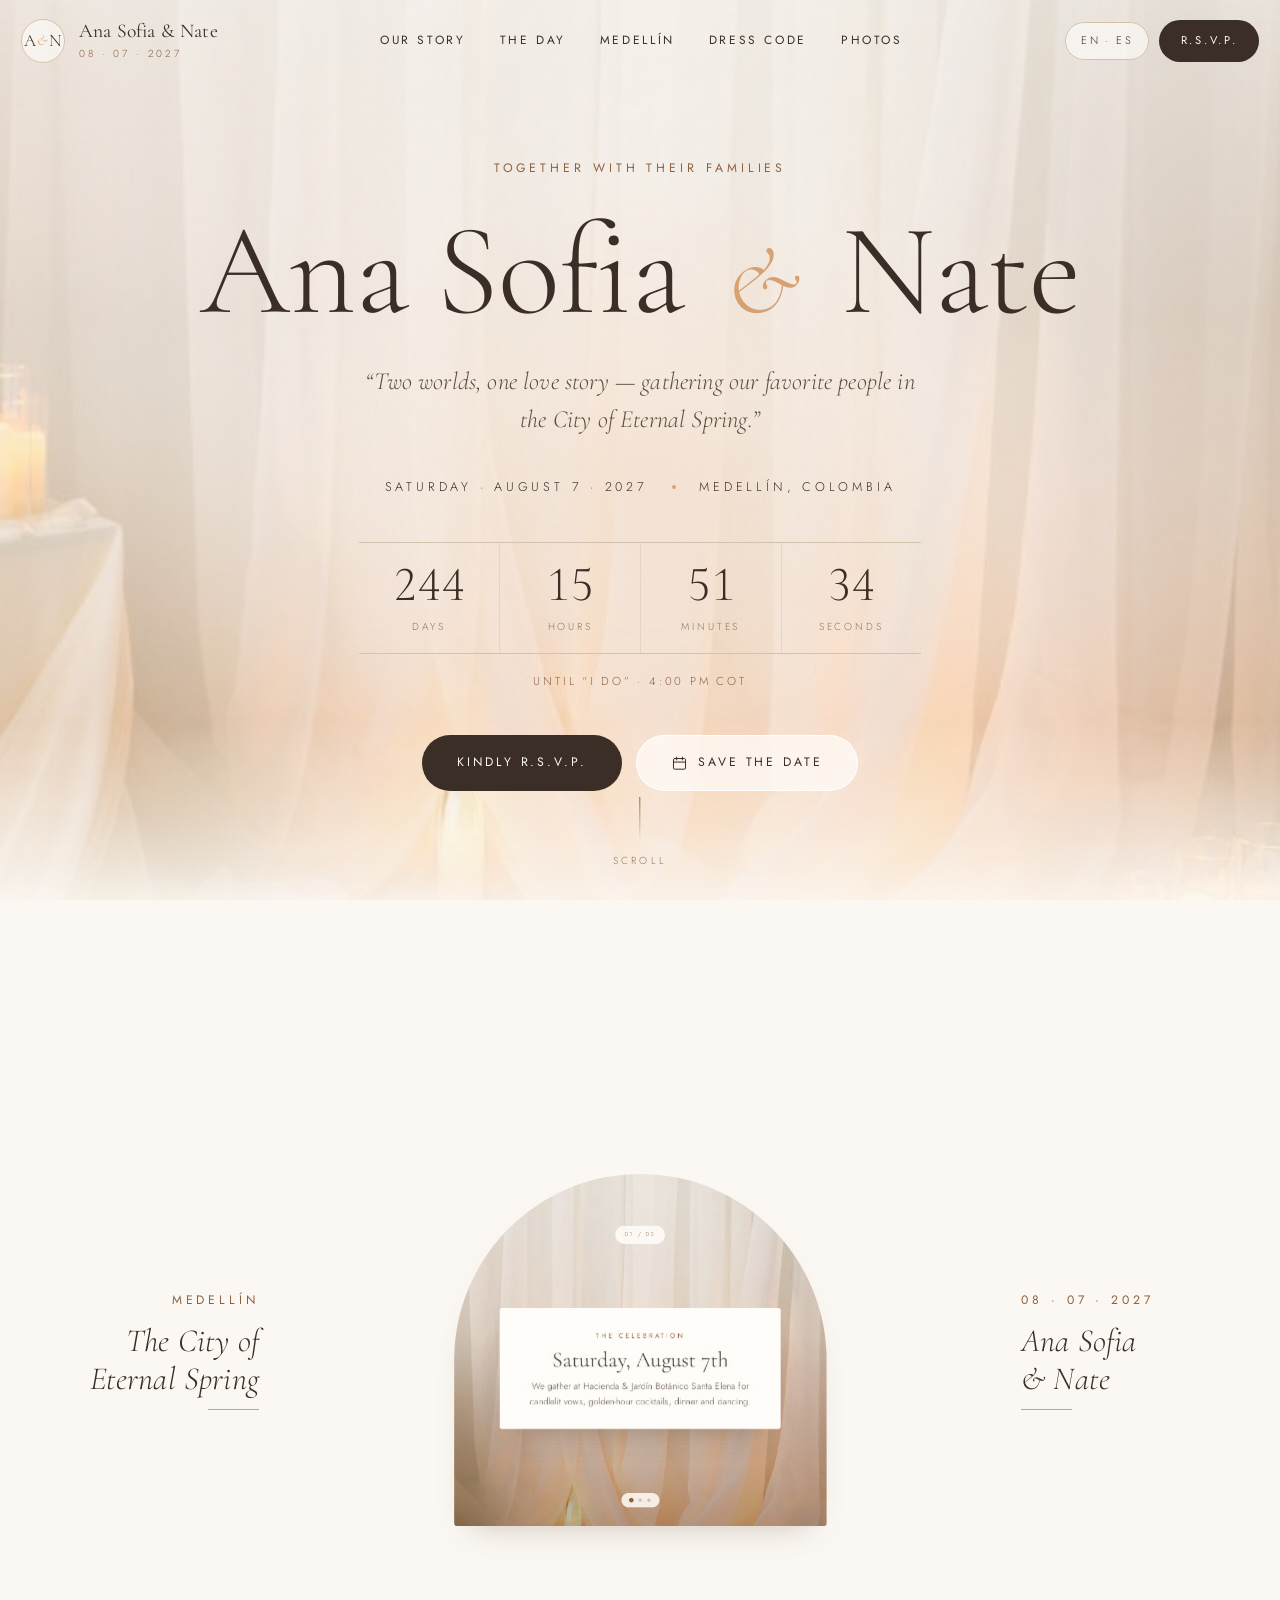
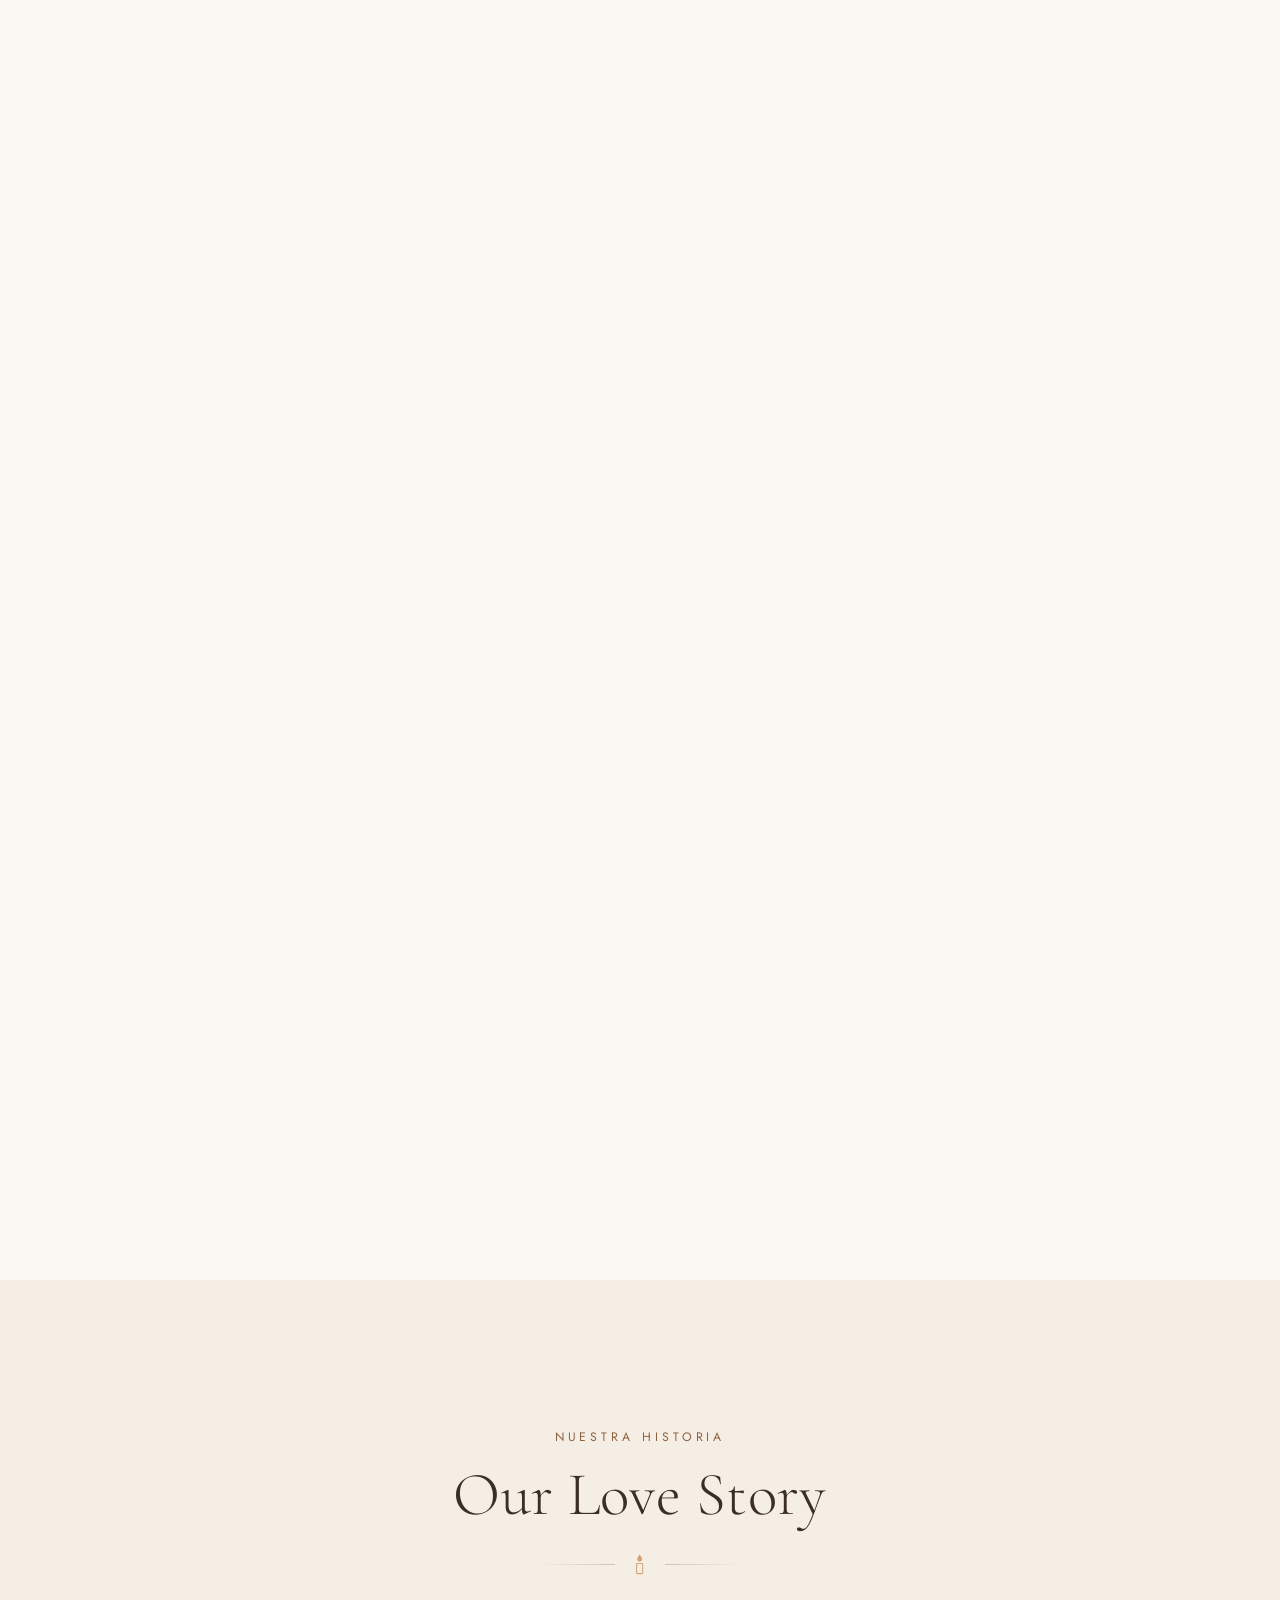
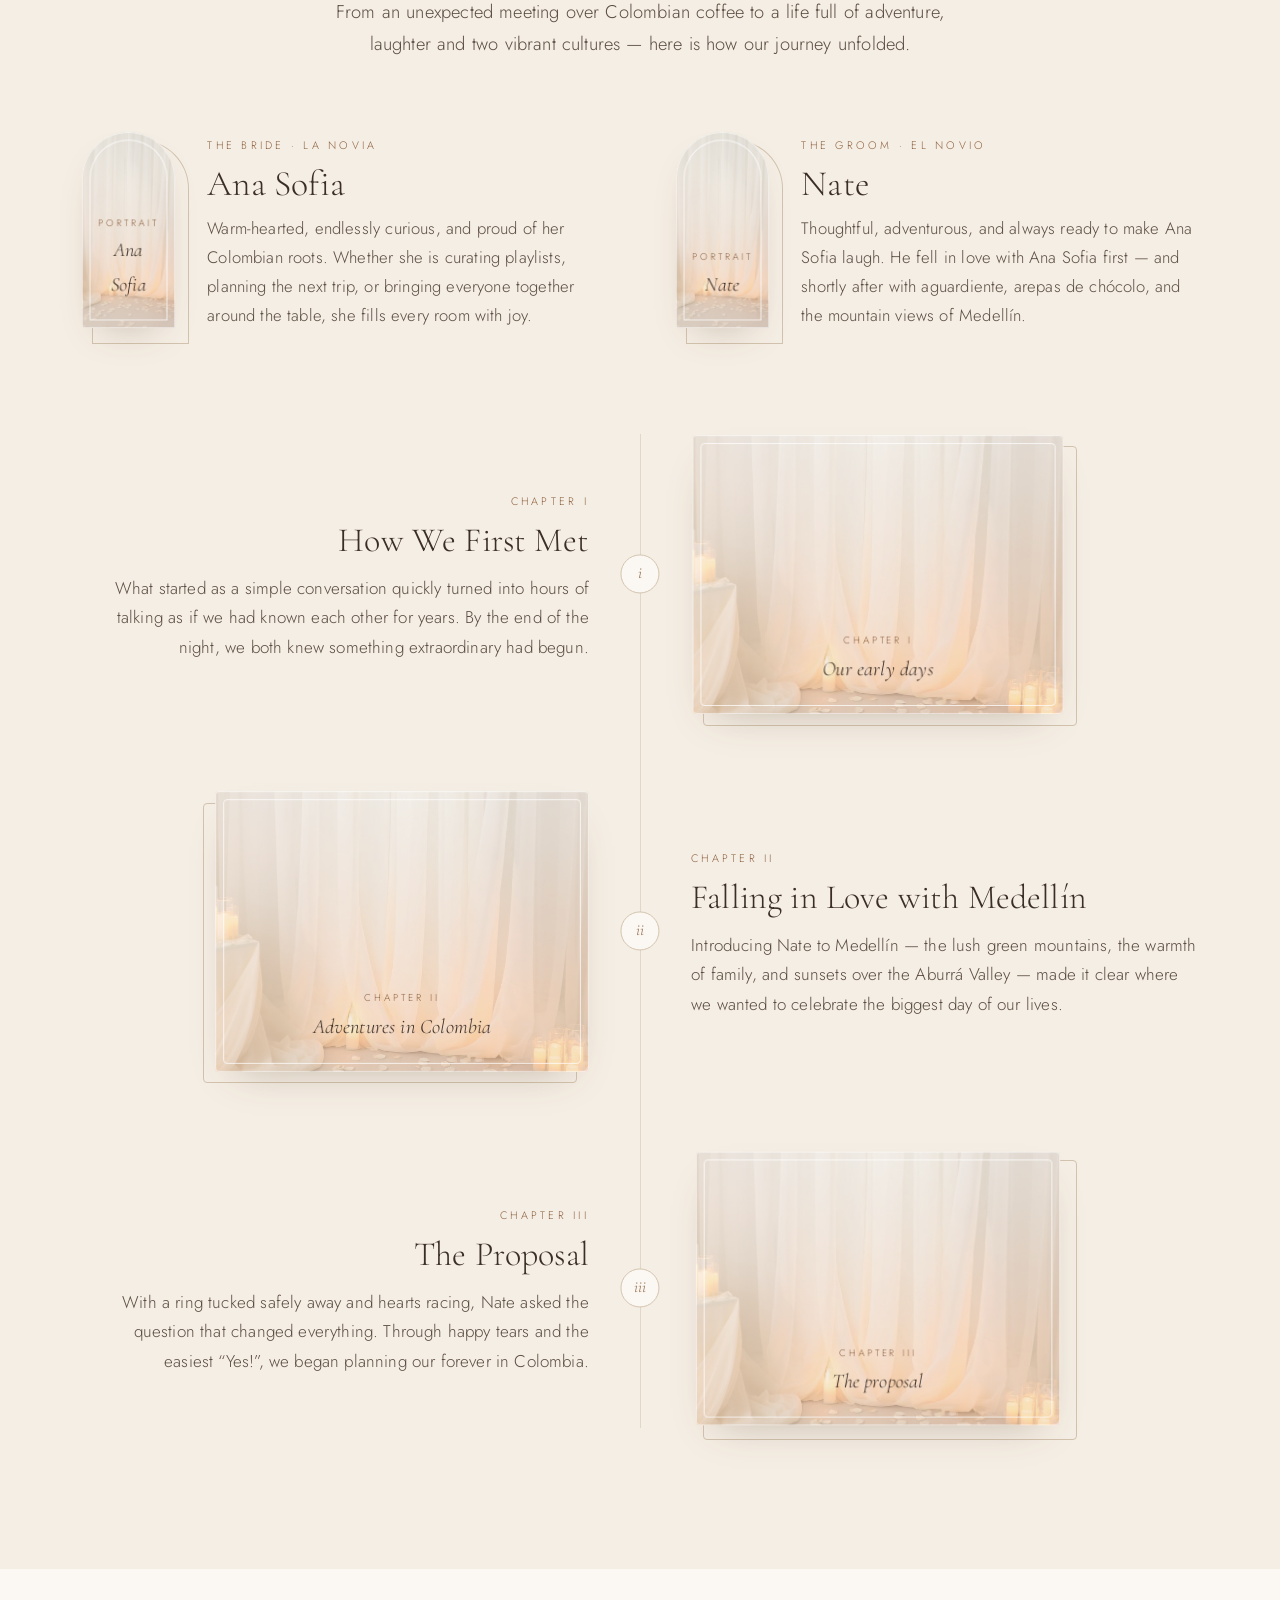
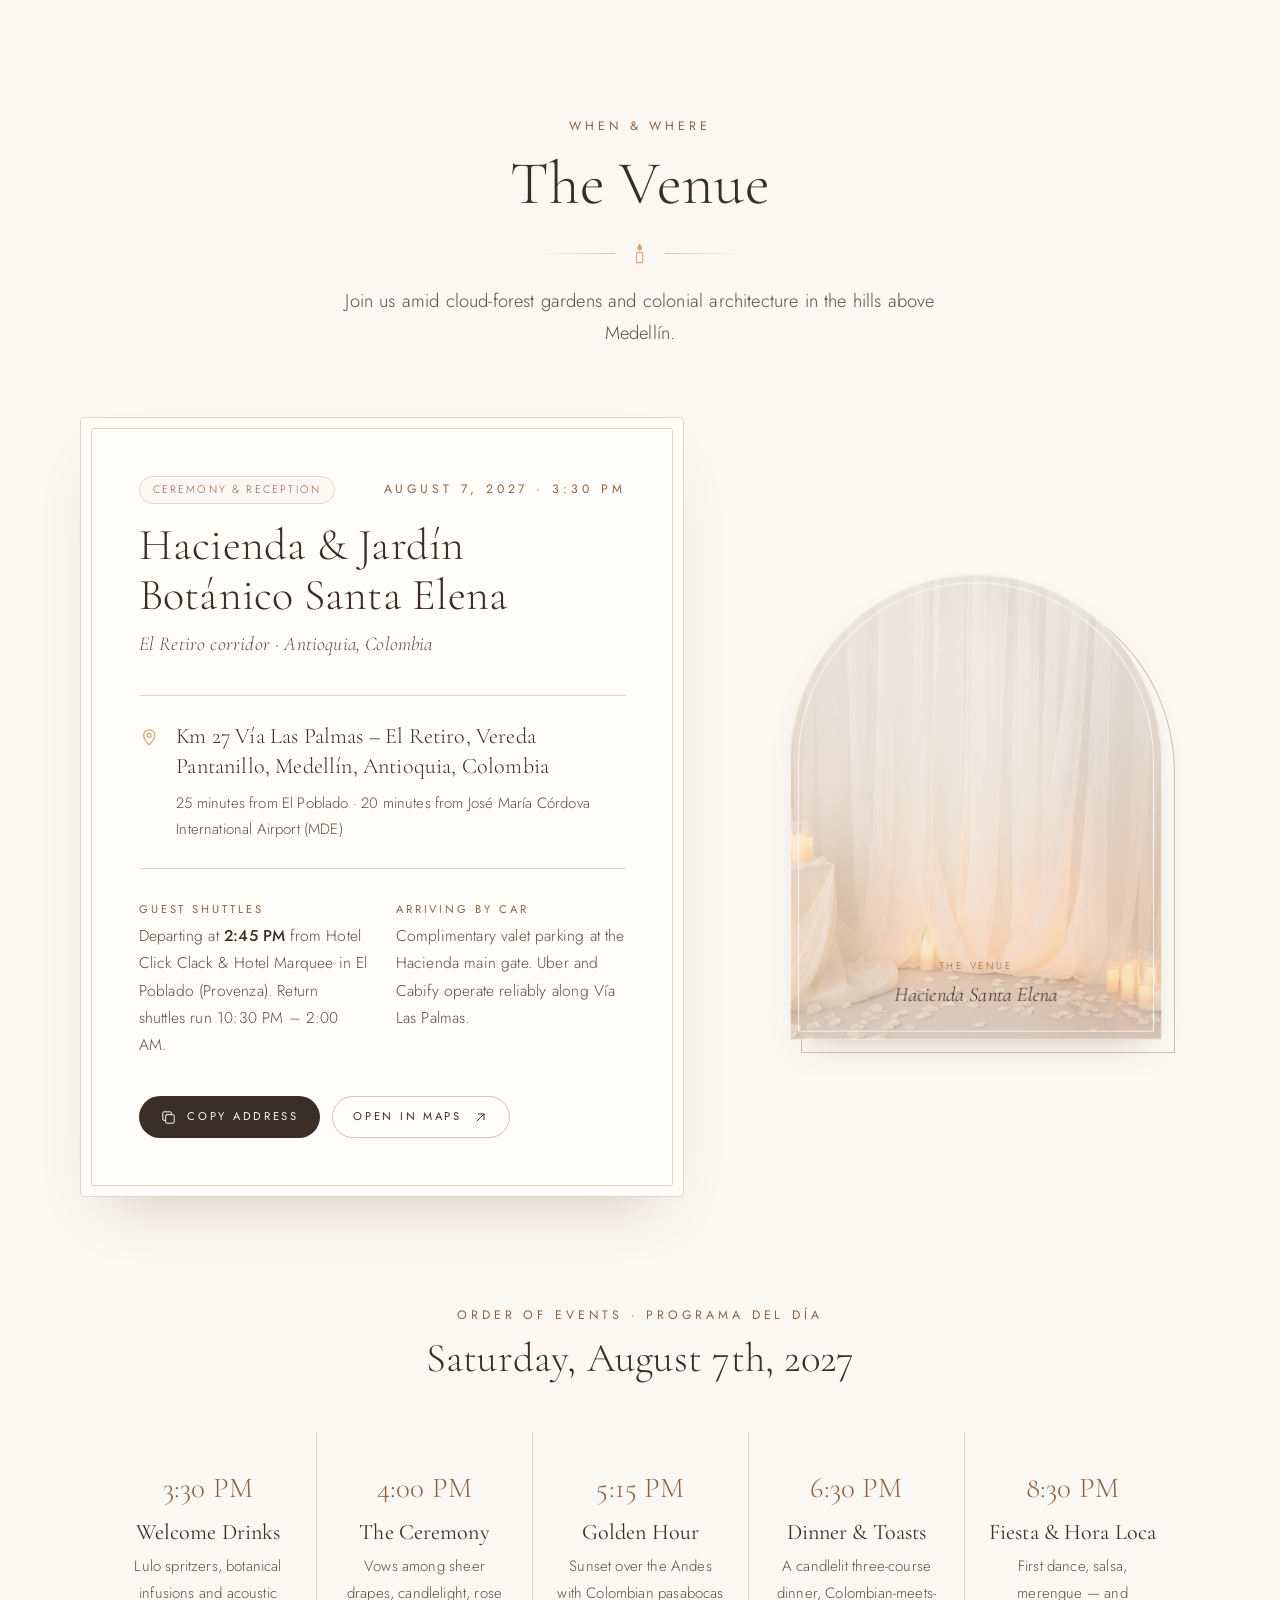
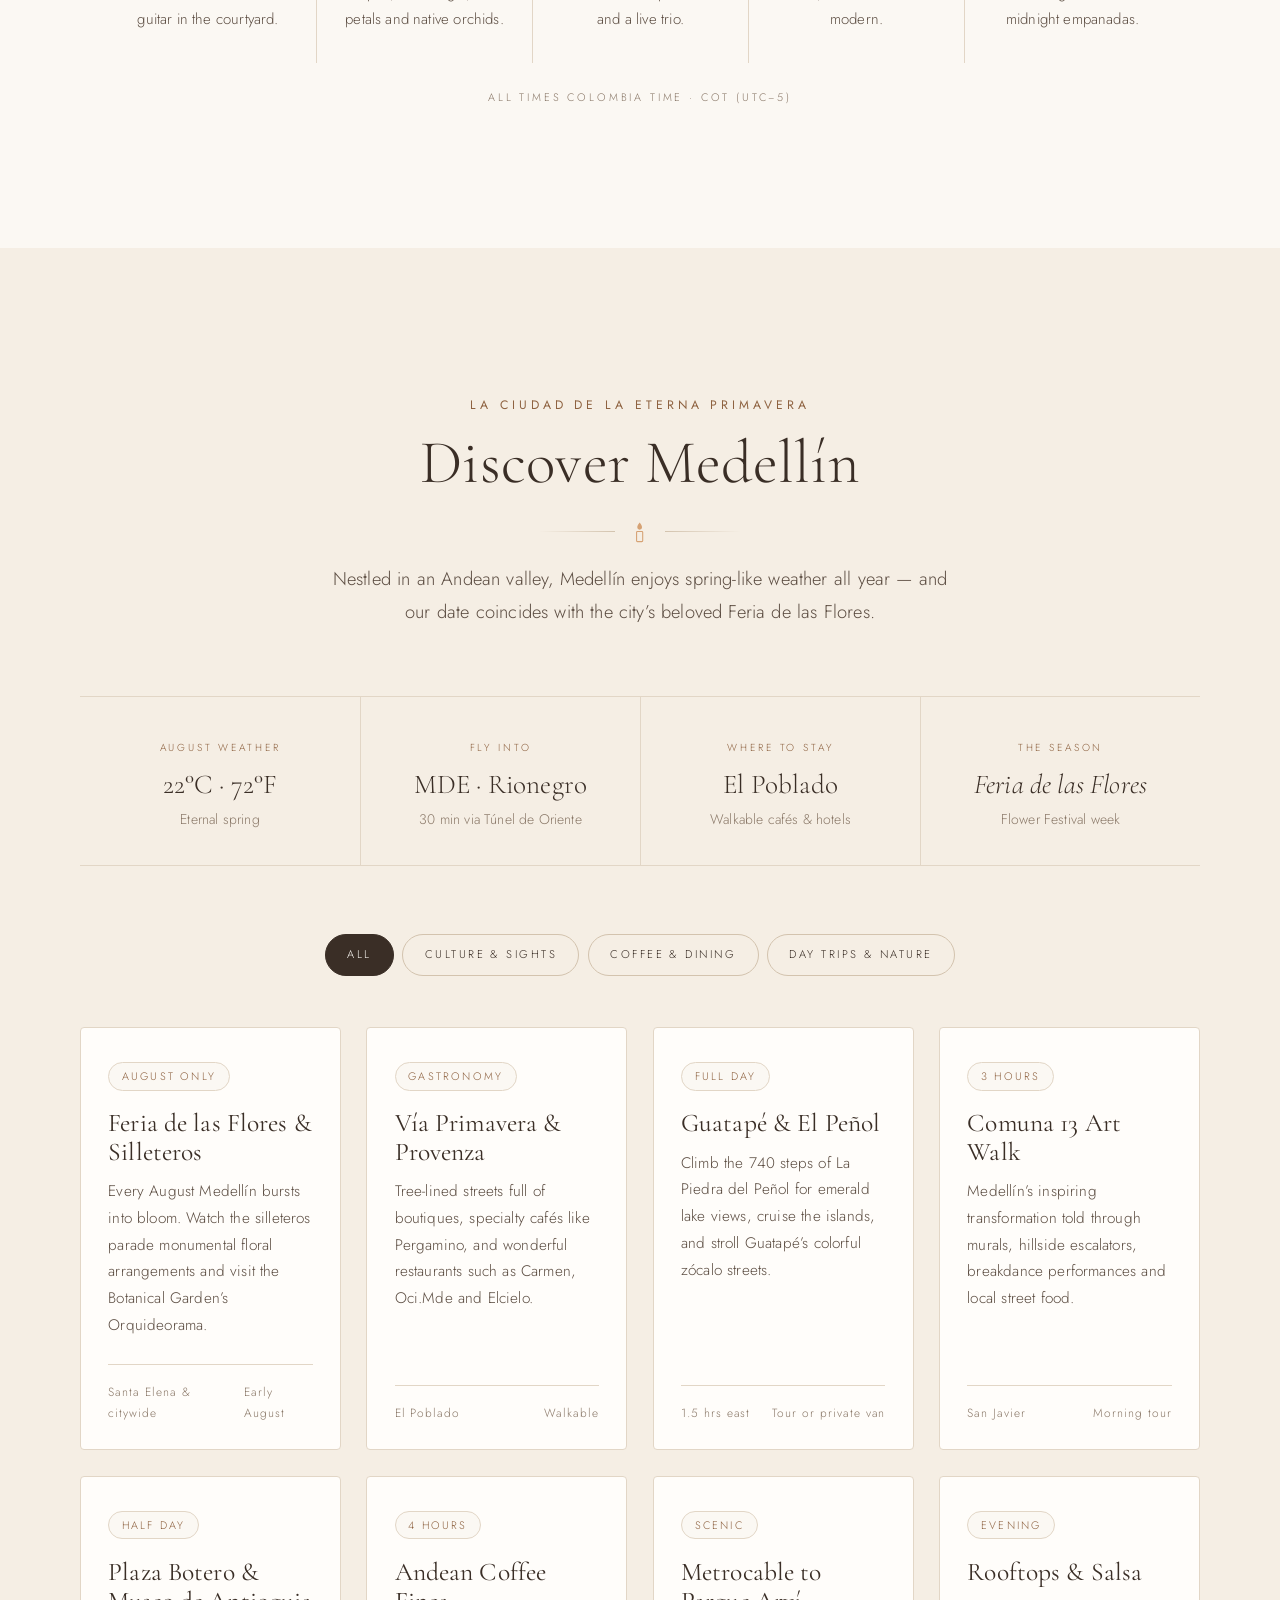
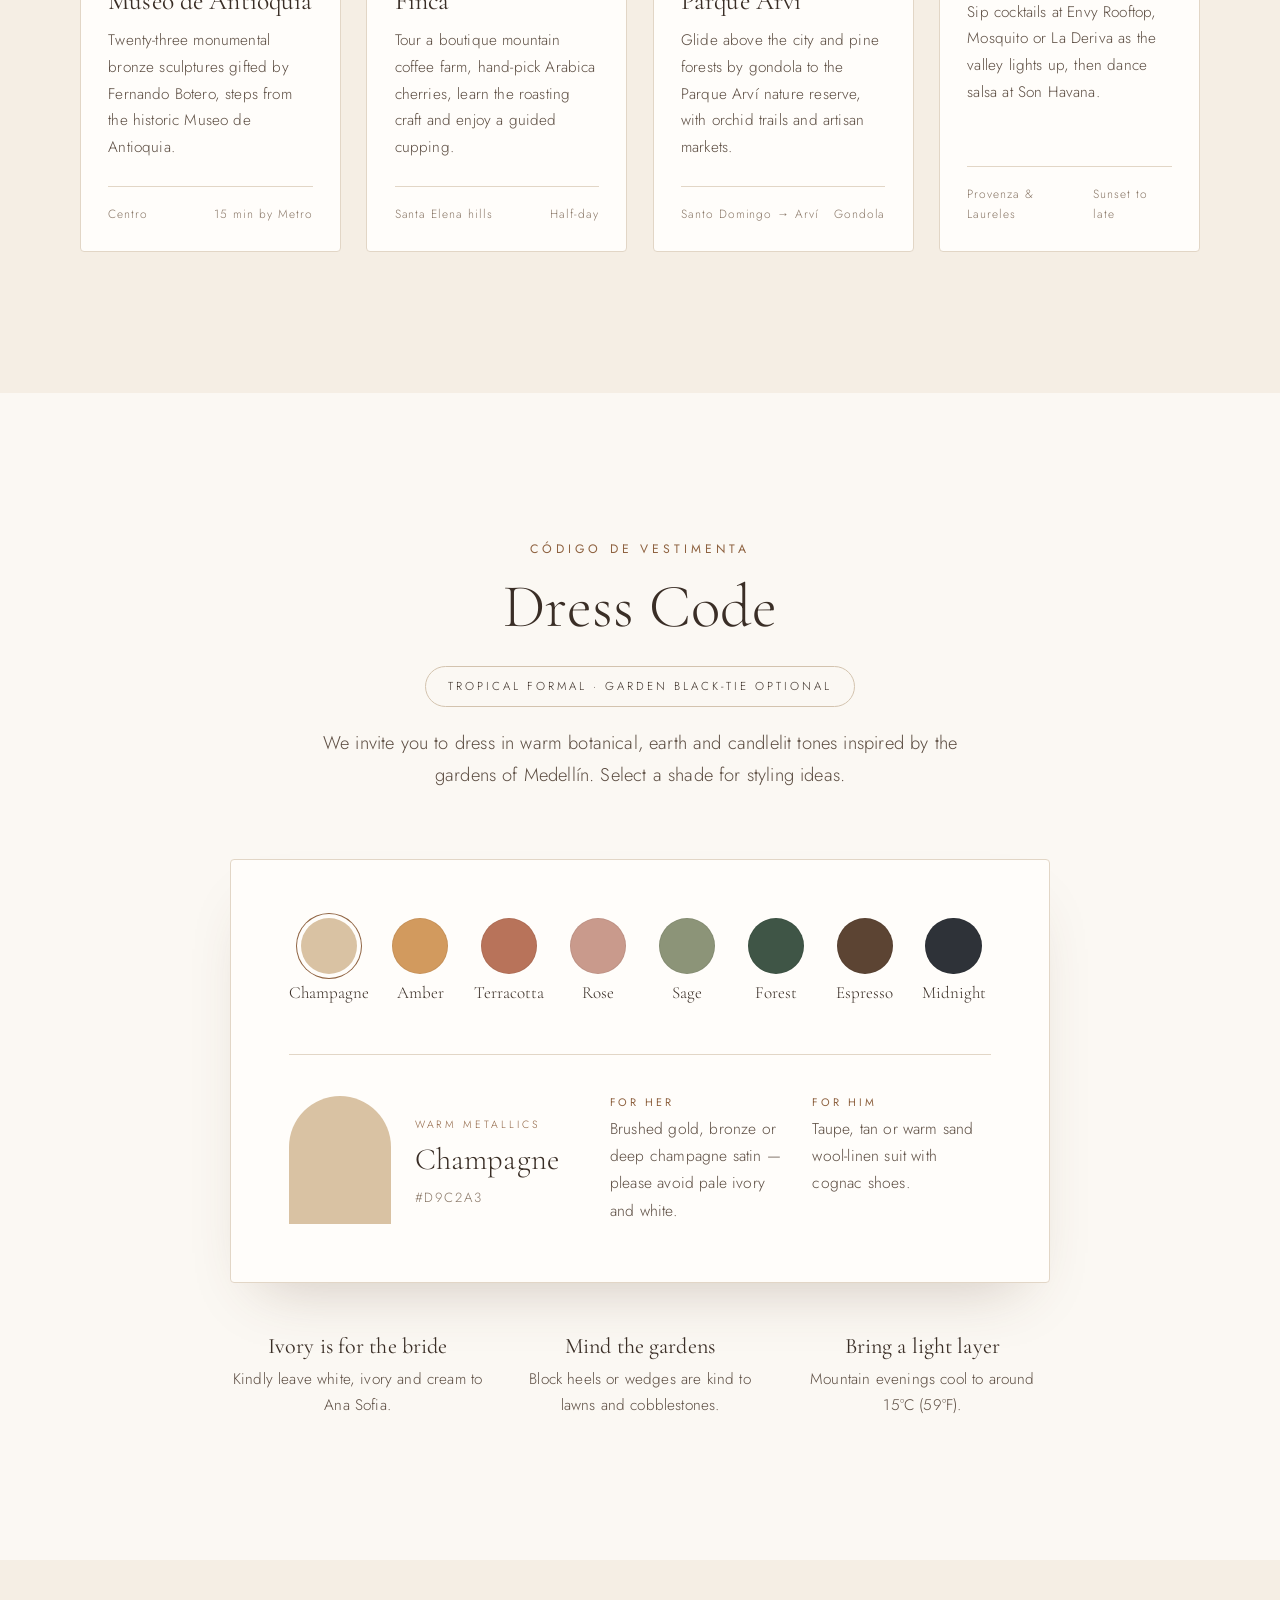
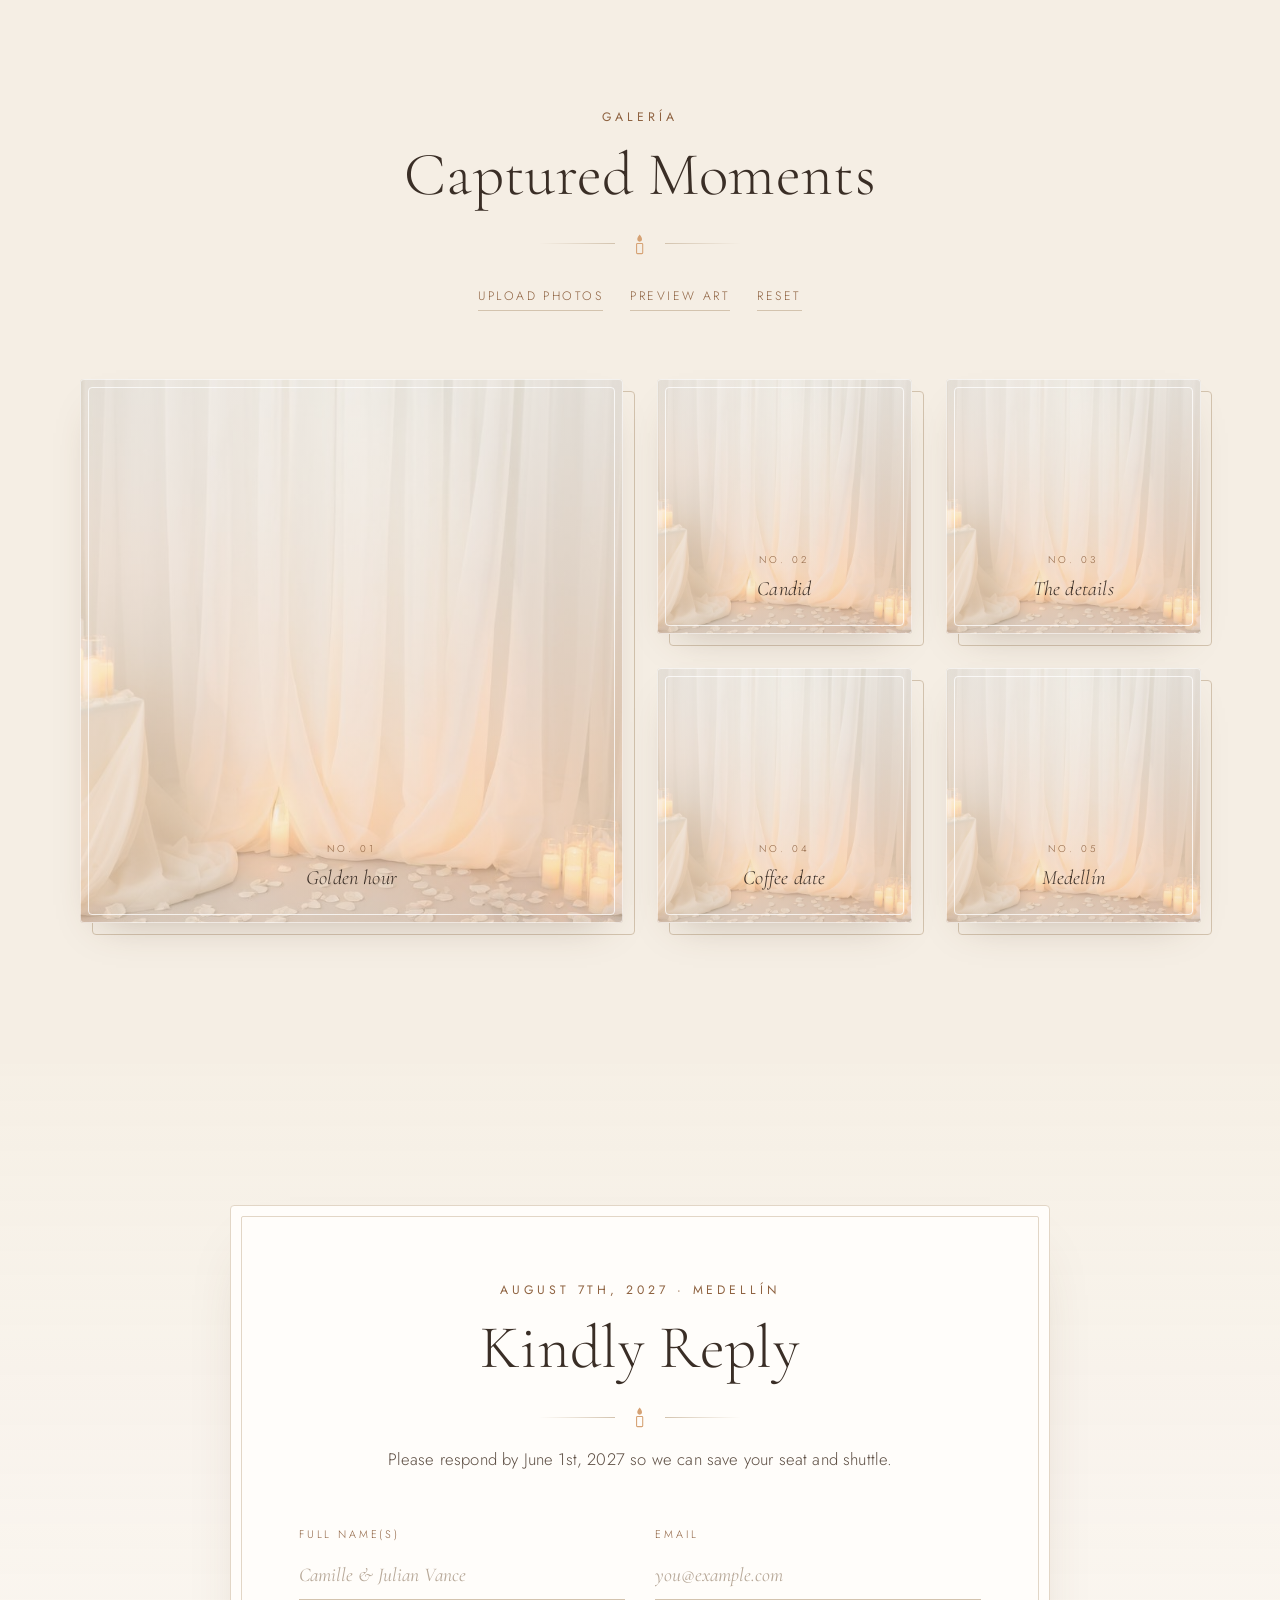
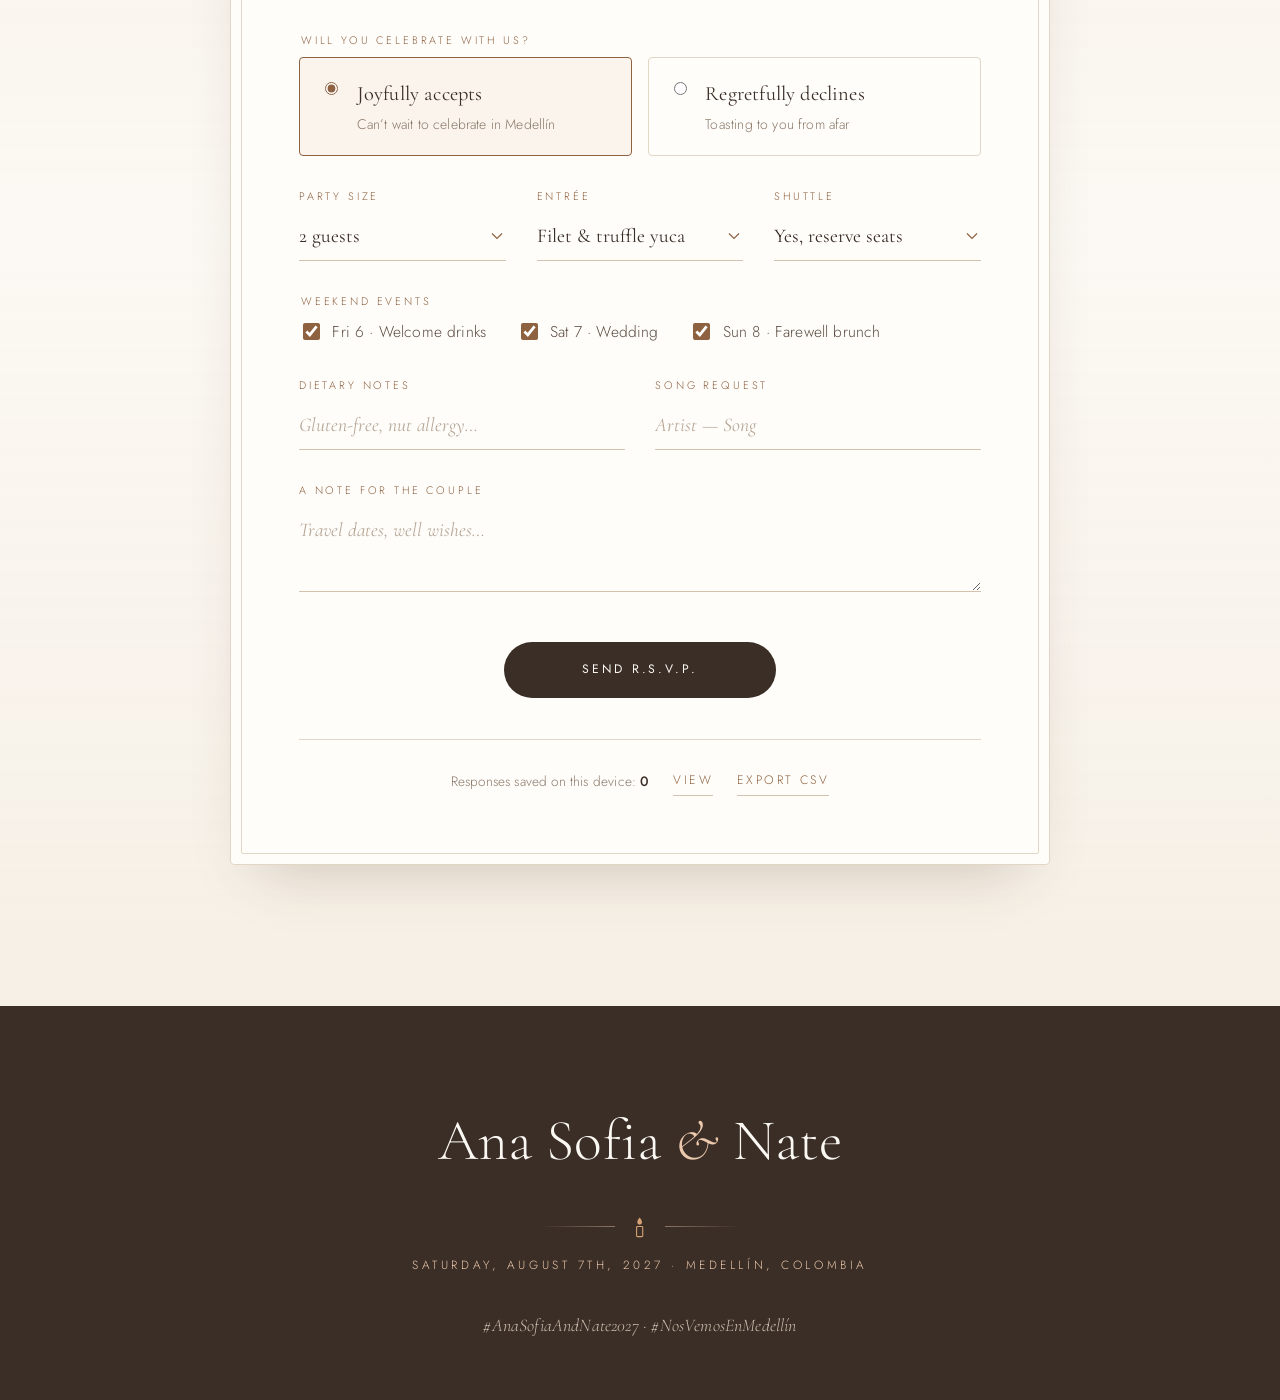
==== standalone.html @ 49f7eb11 "Redesign wedding site: minimal candlelight palette, refined frames and typography - Palette sampled " ====
<!DOCTYPE html>
<html lang="en">
<head>
  <meta charset="UTF-8" />
  <meta name="viewport" content="width=device-width, initial-scale=1.0" />
  <title>Ana Sofia &amp; Nate — August 7, 2027 · Medellín, Colombia</title>
  <meta name="description" content="Join us to celebrate the wedding of Ana Sofia & Nate on Saturday, August 7th, 2027 in Medellín, Colombia." />
  <meta name="theme-color" content="#FBF8F3" />
  <meta property="og:title" content="Ana Sofia & Nate · August 7, 2027" />
  <meta property="og:description" content="Two worlds, one love story — Medellín, Colombia." />
  <meta property="og:image" content="assets/photos/draped-candlelight-bg.jpg" />

  <link rel="preconnect" href="https://fonts.googleapis.com" />
  <link rel="preconnect" href="https://fonts.gstatic.com" crossorigin />
  <link href="https://fonts.googleapis.com/css2?family=Cormorant+Garamond:ital,wght@0,300;0,400;0,500;1,300;1,400&family=Jost:wght@300;400;500&family=Pinyon+Script&display=swap" rel="stylesheet" />

  <style>
/* ==========================================================================
   Ana Sofia & Nate — Wedding Website
   Saturday, August 7th, 2027 · Medellín, Colombia

   "Candlelight & Sheer Ivory" — minimal, warm, editorial.
   Palette sampled from the draped-curtain & candlelight photograph:
   ivory drapes, soft greige floor, peach candle glow, warm taupe shadows.
   ========================================================================== */

:root {
  /* Surfaces */
  --ivory: #FBF8F3;        /* page — sheer curtain highlight */
  --cream: #F5EEE4;        /* alternate section — lit drapes */
  --linen: #ECE2D5;        /* soft fills */
  --petal: #F4E3D3;        /* candle-glow wash */
  --white: #FFFDFA;

  /* Lines */
  --hairline: #E2D6C6;
  --line: #D3C3AE;

  /* Candlelight accents */
  --glow: #ECC8AD;         /* peach glow at the curtain base */
  --amber: #D6A274;        /* flame warmth */
  --bronze: #8E6240;       /* accent text & buttons (AA on ivory) */
  --bronze-deep: #6F4A2F;

  /* Ink */
  --ink: #3A2E26;          /* headings — warm espresso */
  --body: #5C4D42;         /* body copy */
  --muted: #8A7868;        /* captions */

  /* Supporting tones used sparingly */
  --sage: #7D8670;
  --rose: #C99A8C;

  --serif: 'Cormorant Garamond', 'Cormorant', Georgia, 'Times New Roman', serif;
  --sans: 'Jost', 'Helvetica Neue', Arial, sans-serif;
  --script: 'Pinyon Script', 'Great Vibes', cursive;

  --radius: 4px;
  --shadow-soft: 0 30px 60px -30px rgba(90, 62, 40, 0.28);
  --shadow-lift: 0 18px 40px -22px rgba(90, 62, 40, 0.35);
  --ease: cubic-bezier(0.16, 1, 0.3, 1);

  --bg-photo: url('[data-uri]');
}

/* --------------------------------------------------------------------------
   Base
   -------------------------------------------------------------------------- */
*,
*::before,
*::after { box-sizing: border-box; }

html {
  scroll-behavior: smooth;
  scroll-padding-top: 72px;
  font-size: 17px;
  -webkit-text-size-adjust: 100%;
}

@media (max-width: 640px) { html { font-size: 16px; } }

body {
  margin: 0;
  background: var(--ivory);
  color: var(--body);
  font-family: var(--sans);
  font-weight: 300;
  line-height: 1.75;
  letter-spacing: 0.01em;
  -webkit-font-smoothing: antialiased;
  overflow-x: hidden;
}

::selection { background: var(--glow); color: var(--ink); }

img { max-width: 100%; display: block; }

a { color: inherit; text-decoration: none; }

h1, h2, h3, h4 {
  font-family: var(--serif);
  color: var(--ink);
  font-weight: 400;
  line-height: 1.12;
  margin: 0;
  letter-spacing: 0.005em;
}

p { margin: 0; }

strong { font-weight: 500; color: var(--ink); }

em, .italic { font-family: var(--serif); font-style: italic; }

button { font: inherit; color: inherit; cursor: pointer; }

svg.icon {
  width: 1rem;
  height: 1rem;
  flex-shrink: 0;
  stroke: currentColor;
  fill: none;
  stroke-width: 1.4;
  stroke-linecap: round;
  stroke-linejoin: round;
}

.sr-only {
  position: absolute; width: 1px; height: 1px; padding: 0; margin: -1px;
  overflow: hidden; clip: rect(0, 0, 0, 0); white-space: nowrap; border: 0;
}

:focus-visible { outline: 1.5px solid var(--bronze); outline-offset: 3px; }

.container { width: min(1120px, 100% - 3rem); margin-inline: auto; }
.container-narrow { width: min(820px, 100% - 3rem); margin-inline: auto; }

/* --------------------------------------------------------------------------
   Typography helpers
   -------------------------------------------------------------------------- */
.eyebrow {
  display: inline-block;
  font-family: var(--sans);
  font-size: 0.72rem;
  font-weight: 400;
  letter-spacing: 0.32em;
  text-transform: uppercase;
  color: var(--bronze);
}

.section-title {
  font-size: clamp(2.4rem, 5vw, 3.6rem);
  font-weight: 300;
  margin-top: 0.6rem;
}

.section-title em { color: var(--bronze); font-weight: 300; }

.lead {
  font-size: 1.08rem;
  color: var(--body);
  max-width: 38rem;
  margin: 1.2rem auto 0;
}

.amp {
  font-family: var(--serif);
  font-style: italic;
  font-weight: 300;
  color: var(--amber);
}

.script { font-family: var(--script); font-weight: 400; }

/* Ornamental divider: hairline — candle — hairline */
.flourish {
  display: flex;
  align-items: center;
  justify-content: center;
  gap: 1rem;
  margin: 1.4rem auto 0;
  color: var(--amber);
}

.flourish::before,
.flourish::after {
  content: "";
  width: 4.5rem;
  height: 1px;
  background: linear-gradient(90deg, transparent, var(--line));
}

.flourish::after { background: linear-gradient(90deg, var(--line), transparent); }

.flourish svg { width: 0.9rem; height: 1.3rem; }

.section-head { text-align: center; margin-bottom: 4rem; }

/* --------------------------------------------------------------------------
   Buttons & pills
   -------------------------------------------------------------------------- */
.btn {
  display: inline-flex;
  align-items: center;
  justify-content: center;
  gap: 0.6rem;
  padding: 0.95rem 2rem;
  border-radius: 999px;
  border: 1px solid transparent;
  font-family: var(--sans);
  font-size: 0.72rem;
  font-weight: 400;
  letter-spacing: 0.24em;
  text-transform: uppercase;
  transition: background-color 0.35s var(--ease), color 0.35s var(--ease),
    border-color 0.35s var(--ease), transform 0.35s var(--ease), box-shadow 0.35s var(--ease);
  white-space: nowrap;
}

.btn-solid { background: var(--ink); color: var(--ivory); }
.btn-solid:hover { background: var(--bronze); transform: translateY(-1px); box-shadow: var(--shadow-lift); }

.btn-ghost { background: transparent; border-color: var(--line); color: var(--ink); }
.btn-ghost:hover { border-color: var(--bronze); color: var(--bronze); background: rgba(255, 253, 250, 0.6); }

.btn-light { background: rgba(255, 253, 250, 0.72); border-color: rgba(255, 255, 255, 0.9); color: var(--ink);
  backdrop-filter: blur(6px); -webkit-backdrop-filter: blur(6px); }
.btn-light:hover { background: var(--white); color: var(--bronze); }

.btn-sm { padding: 0.6rem 1.2rem; font-size: 0.66rem; }

.link-btn {
  background: none;
  border: 0;
  padding: 0.2rem 0;
  font-size: 0.72rem;
  letter-spacing: 0.2em;
  text-transform: uppercase;
  color: var(--bronze);
  border-bottom: 1px solid var(--line);
  transition: color 0.25s, border-color 0.25s;
}
.link-btn:hover { color: var(--ink); border-color: var(--bronze); }

.tag {
  display: inline-block;
  padding: 0.22rem 0.75rem;
  border: 1px solid var(--hairline);
  border-radius: 999px;
  font-size: 0.64rem;
  letter-spacing: 0.2em;
  text-transform: uppercase;
  color: var(--bronze);
  background: var(--ivory);
}

/* --------------------------------------------------------------------------
   Header
   -------------------------------------------------------------------------- */
#scrollProgressBar {
  position: fixed;
  inset: 0 0 auto 0;
  height: 2px;
  background: linear-gradient(90deg, var(--glow), var(--amber), var(--bronze));
  transform-origin: 0 50%;
  transform: scaleX(0);
  z-index: 70;
  pointer-events: none;
}

.site-header {
  position: fixed;
  inset: 0 0 auto 0;
  z-index: 60;
  transition: background-color 0.4s var(--ease), box-shadow 0.4s var(--ease), padding 0.4s var(--ease);
  padding: 1.1rem 0;
}

.site-header.is-scrolled {
  background: rgba(251, 248, 243, 0.92);
  backdrop-filter: blur(12px);
  -webkit-backdrop-filter: blur(12px);
  box-shadow: 0 1px 0 var(--hairline);
  padding: 0.6rem 0;
}

.header-inner {
  width: min(1240px, 100% - 2.5rem);
  margin-inline: auto;
  display: flex;
  align-items: center;
  justify-content: space-between;
  gap: 1.5rem;
}

.monogram {
  display: inline-flex;
  align-items: center;
  gap: 0.8rem;
}

.monogram-mark {
  width: 2.6rem;
  height: 2.6rem;
  border-radius: 50%;
  border: 1px solid var(--line);
  display: inline-flex;
  align-items: center;
  justify-content: center;
  white-space: nowrap;
  font-family: var(--serif);
  font-size: 1.02rem;
  color: var(--ink);
  background: rgba(255, 253, 250, 0.6);
  transition: border-color 0.3s, background 0.3s;
}

.monogram:hover .monogram-mark { border-color: var(--bronze); background: var(--white); }
.monogram-mark .amp { font-size: 0.85rem; margin: 0 0.05rem; }

.monogram-text { display: none; line-height: 1.15; }
.monogram-text b { display: block; font-family: var(--serif); font-weight: 400; font-size: 1.15rem; color: var(--ink); }
.monogram-text small { font-size: 0.6rem; letter-spacing: 0.28em; text-transform: uppercase; color: var(--bronze); }
@media (min-width: 640px) { .monogram-text { display: block; } }

.main-nav { display: none; gap: 2rem; }
@media (min-width: 1080px) { .main-nav { display: flex; } }

.nav-link {
  position: relative;
  font-size: 0.7rem;
  font-weight: 400;
  letter-spacing: 0.22em;
  text-transform: uppercase;
  color: var(--ink);
  padding: 0.3rem 0;
}

.nav-link::after {
  content: "";
  position: absolute;
  left: 50%;
  bottom: -2px;
  width: 0;
  height: 1px;
  background: var(--bronze);
  transition: width 0.35s var(--ease), left 0.35s var(--ease);
}

.nav-link:hover::after,
.nav-link.active::after { width: 100%; left: 0; }

.header-actions { display: flex; align-items: center; gap: 0.6rem; }

.lang-btn {
  border: 1px solid var(--line);
  background: rgba(255, 253, 250, 0.6);
  border-radius: 999px;
  padding: 0.5rem 0.9rem;
  font-size: 0.64rem;
  letter-spacing: 0.22em;
  color: var(--ink);
  transition: border-color 0.3s, color 0.3s;
}
.lang-btn:hover { border-color: var(--bronze); color: var(--bronze); }

.menu-btn {
  display: grid;
  place-items: center;
  width: 2.5rem;
  height: 2.5rem;
  border-radius: 50%;
  border: 1px solid var(--line);
  background: rgba(255, 253, 250, 0.6);
  color: var(--ink);
}
.menu-btn svg { width: 1.1rem; height: 1.1rem; }
@media (min-width: 1080px) { .menu-btn { display: none; } }

.header-rsvp { display: none; }
@media (min-width: 520px) { .header-rsvp { display: inline-flex; } }

.mobile-drawer {
  position: fixed;
  inset: 0;
  z-index: 55;
  background: rgba(251, 248, 243, 0.98);
  display: flex;
  flex-direction: column;
  align-items: center;
  justify-content: center;
  gap: 1.4rem;
  opacity: 0;
  visibility: hidden;
  transition: opacity 0.4s var(--ease), visibility 0.4s;
}

.mobile-drawer.is-open { opacity: 1; visibility: visible; }

.mobile-drawer a {
  font-family: var(--serif);
  font-size: 1.9rem;
  font-weight: 300;
  color: var(--ink);
}
.mobile-drawer a:hover { color: var(--bronze); }
.mobile-drawer .btn { font-family: var(--sans); font-size: 0.72rem; margin-top: 1rem; color: var(--ivory); }

/* --------------------------------------------------------------------------
   Hero — full-bleed candlelight curtain
   -------------------------------------------------------------------------- */
.hero {
  position: relative;
  min-height: 100vh;
  min-height: 100svh;
  display: grid;
  place-items: center;
  text-align: center;
  overflow: hidden;
  padding: 7.5rem 1.5rem 5rem;
  isolation: isolate;
}

.hero-bg {
  position: absolute;
  inset: -3%;
  z-index: -2;
  background-image: var(--bg-photo);
  background-size: cover;
  background-position: center 70%;
  will-change: transform;
}

.hero::before {
  content: "";
  position: absolute;
  inset: 0;
  z-index: -1;
  background:
    radial-gradient(ellipse 70% 55% at 50% 45%, rgba(251, 248, 243, 0.82) 0%, rgba(251, 248, 243, 0.45) 60%, rgba(251, 248, 243, 0.15) 100%),
    linear-gradient(180deg, rgba(251, 248, 243, 0.55) 0%, rgba(251, 248, 243, 0) 35%, rgba(236, 200, 173, 0.18) 80%, rgba(251, 248, 243, 0.9) 100%);
}

.hero-inner { max-width: 54rem; }

.hero-names {
  font-size: clamp(3.4rem, 11vw, 7.6rem);
  font-weight: 300;
  line-height: 0.98;
  letter-spacing: -0.01em;
  margin-top: 1.6rem;
}

.hero-names .amp {
  display: block;
  font-size: 0.55em;
  line-height: 1.1;
  margin: 0.05em 0;
}

@media (min-width: 760px) {
  .hero-names .amp { display: inline; font-size: 0.75em; margin: 0 0.15em; }
}

.hero-quote {
  font-family: var(--serif);
  font-style: italic;
  font-weight: 300;
  font-size: clamp(1.15rem, 2.4vw, 1.45rem);
  color: var(--body);
  max-width: 34rem;
  margin: 1.6rem auto 0;
  line-height: 1.55;
}

.hero-meta {
  display: flex;
  flex-wrap: wrap;
  align-items: center;
  justify-content: center;
  gap: 0.6rem 1.4rem;
  margin-top: 2.2rem;
  font-size: 0.74rem;
  letter-spacing: 0.3em;
  text-transform: uppercase;
  color: var(--ink);
}

.hero-meta .dot { width: 4px; height: 4px; border-radius: 50%; background: var(--amber); }

.countdown {
  display: inline-grid;
  grid-template-columns: repeat(4, minmax(0, 1fr));
  margin-top: 2.6rem;
  border-top: 1px solid var(--line);
  border-bottom: 1px solid var(--line);
}

.countdown-cell { padding: 0.9rem 1.2rem; min-width: 4.8rem; }
.countdown-cell + .countdown-cell { border-left: 1px solid var(--hairline); }
@media (min-width: 640px) { .countdown-cell { padding: 1rem 2rem; min-width: 7rem; } }

.countdown-num {
  display: block;
  font-family: var(--serif);
  font-weight: 300;
  font-size: clamp(2rem, 5vw, 2.9rem);
  color: var(--ink);
  line-height: 1;
  font-variant-numeric: lining-nums tabular-nums;
}

.countdown-label {
  display: block;
  margin-top: 0.5rem;
  font-size: 0.6rem;
  letter-spacing: 0.28em;
  text-transform: uppercase;
  color: var(--muted);
}

.countdown-caption {
  margin-top: 1rem;
  font-size: 0.68rem;
  letter-spacing: 0.24em;
  text-transform: uppercase;
  color: var(--bronze);
}

.hero-actions {
  display: flex;
  flex-wrap: wrap;
  justify-content: center;
  gap: 0.8rem;
  margin-top: 2.6rem;
}

.scroll-cue {
  position: absolute;
  bottom: 1.8rem;
  left: 50%;
  transform: translateX(-50%);
  display: flex;
  flex-direction: column;
  align-items: center;
  gap: 0.6rem;
  font-size: 0.6rem;
  letter-spacing: 0.3em;
  text-transform: uppercase;
  color: var(--muted);
}

.scroll-cue span {
  width: 1px;
  height: 2.6rem;
  background: linear-gradient(180deg, var(--bronze), transparent);
  animation: cue 2.4s var(--ease) infinite;
  transform-origin: top;
}

@keyframes cue {
  0% { transform: scaleY(0); opacity: 0; }
  40% { transform: scaleY(1); opacity: 1; }
  100% { transform: scaleY(1); opacity: 0; }
}

/* Candle flicker glow behind the names */
.hero-glow {
  position: absolute;
  z-index: -1;
  width: 38rem;
  height: 38rem;
  max-width: 120vw;
  left: 50%;
  top: 52%;
  transform: translate(-50%, -50%);
  background: radial-gradient(circle, rgba(236, 200, 173, 0.35) 0%, rgba(236, 200, 173, 0) 65%);
  animation: flicker 6s ease-in-out infinite;
  pointer-events: none;
}

@keyframes flicker {
  0%, 100% { opacity: 0.85; transform: translate(-50%, -50%) scale(1); }
  45% { opacity: 1; transform: translate(-50%, -50%) scale(1.04); }
  70% { opacity: 0.75; transform: translate(-50%, -50%) scale(0.98); }
}

/* --------------------------------------------------------------------------
   Sections
   -------------------------------------------------------------------------- */
.section { position: relative; padding: clamp(5rem, 11vw, 8.5rem) 0; }
.section-cream { background: var(--cream); }
.section-glow {
  background:
    radial-gradient(ellipse 80% 60% at 50% 100%, rgba(236, 200, 173, 0.35), transparent 70%),
    var(--cream);
}

.card {
  background: var(--white);
  border: 1px solid var(--hairline);
  border-radius: var(--radius);
  box-shadow: var(--shadow-soft);
}

/* Double-rule "stationery" card — thin inset frame like a letterpress invite */
.card-framed {
  position: relative;
  background: var(--white);
  border: 1px solid var(--hairline);
  border-radius: var(--radius);
  box-shadow: var(--shadow-soft);
}

.card-framed::before {
  content: "";
  position: absolute;
  inset: 10px;
  border: 1px solid var(--hairline);
  border-radius: 2px;
  pointer-events: none;
}

/* --------------------------------------------------------------------------
   PHOTO FRAMES
   Fine gallery mats with an offset hairline — warm, minimal, refined.
   -------------------------------------------------------------------------- */
.frame {
  position: relative;
  isolation: isolate;
}

/* Offset hairline that sits behind the photo, like a floating mat */
.frame::before {
  content: "";
  position: absolute;
  inset: 0;
  transform: translate(12px, 12px);
  border: 1px solid var(--line);
  border-radius: inherit;
  z-index: -1;
  transition: transform 0.6s var(--ease), border-color 0.6s var(--ease);
  pointer-events: none;
}

.frame:hover::before { transform: translate(7px, 7px); border-color: var(--amber); }

.frame-left::before { transform: translate(-12px, 12px); }
.frame-left:hover::before { transform: translate(-7px, 7px); }

.frame-arch { border-radius: 999px 999px var(--radius) var(--radius); }
.frame-round { border-radius: 50%; }
.frame-soft { border-radius: var(--radius); }

.photo-placeholder {
  position: relative;
  overflow: hidden;
  cursor: pointer;
  border-radius: inherit;
  background-color: var(--linen);
  background-image:
    linear-gradient(180deg, rgba(251, 248, 243, 0.55) 0%, rgba(244, 227, 211, 0.55) 100%),
    var(--bg-photo);
  background-size: cover;
  background-position: center 75%;
  box-shadow: inset 0 0 0 1px rgba(255, 255, 255, 0.6), var(--shadow-lift);
  display: flex;
  align-items: flex-end;
  justify-content: center;
  will-change: transform;
}

/* Inner white mat line */
.photo-placeholder::after {
  content: "";
  position: absolute;
  inset: 8px;
  border: 1px solid rgba(255, 255, 255, 0.75);
  border-radius: inherit;
  z-index: 15;
  pointer-events: none;
}

.frame-arch .photo-placeholder::after { border-radius: 999px 999px 2px 2px; }

.photo-caption {
  position: relative;
  z-index: 5;
  text-align: center;
  padding: 1.4rem 1rem 1.6rem;
  transition: opacity 0.4s var(--ease);
}

.photo-caption small {
  display: block;
  font-size: 0.58rem;
  letter-spacing: 0.3em;
  text-transform: uppercase;
  color: var(--bronze);
}

.photo-caption span {
  display: block;
  font-family: var(--serif);
  font-style: italic;
  font-size: 1.2rem;
  color: var(--ink);
  margin-top: 0.15rem;
}

.photo-placeholder img.uploaded-preview {
  position: absolute;
  inset: 0;
  width: 100%;
  height: 100%;
  object-fit: cover;
  z-index: 10;
  transition: transform 1.2s var(--ease);
}

.photo-placeholder:hover img.uploaded-preview { transform: scale(1.04); }
.photo-placeholder.has-image .photo-caption { opacity: 0; }

.placeholder-overlay-badge {
  position: absolute;
  top: 50%;
  left: 50%;
  z-index: 20;
  transform: translate(-50%, -50%) scale(0.96);
  opacity: 0;
  padding: 0.5rem 1rem;
  border-radius: 999px;
  background: rgba(255, 253, 250, 0.92);
  color: var(--ink);
  font-size: 0.6rem;
  letter-spacing: 0.24em;
  text-transform: uppercase;
  white-space: nowrap;
  box-shadow: var(--shadow-lift);
  transition: opacity 0.35s var(--ease), transform 0.35s var(--ease);
  pointer-events: none;
}

.photo-placeholder:hover .placeholder-overlay-badge,
.photo-placeholder:focus-visible .placeholder-overlay-badge {
  opacity: 1;
  transform: translate(-50%, -50%) scale(1);
}

@media (hover: none) {
  .placeholder-overlay-badge { top: auto; bottom: 0.9rem; transform: translateX(-50%); opacity: 0.85; }
  .photo-placeholder:hover .placeholder-overlay-badge { transform: translateX(-50%); }
  .photo-placeholder:not(.has-image) .placeholder-overlay-badge { display: none; }
}

/* Frame sizes */
.size-bio { width: 9.5rem; height: 12rem; }
.size-story { width: 100%; max-width: 22rem; aspect-ratio: 4 / 3; }
.size-venue { width: 100%; max-width: 22rem; aspect-ratio: 4 / 5; margin-inline: auto; }

/* --------------------------------------------------------------------------
   Medellín Portal (sticky scroll-zoom arch)
   -------------------------------------------------------------------------- */
.scroll-portal-track { position: relative; height: 220vh; background: var(--ivory); }

.scroll-portal-sticky {
  position: sticky;
  top: 0;
  height: 100vh;
  height: 100svh;
  overflow: hidden;
  display: flex;
  align-items: center;
  justify-content: center;
  padding: 0 1.25rem;
}

.portal-side {
  display: none;
  flex-direction: column;
  gap: 0.6rem;
  width: 14rem;
  flex-shrink: 0;
  will-change: transform, opacity;
}

.portal-side p {
  font-family: var(--serif);
  font-style: italic;
  font-weight: 300;
  font-size: 1.9rem;
  line-height: 1.2;
  color: var(--ink);
}

.portal-side .rule { width: 3rem; height: 1px; background: var(--amber); }
.portal-side-left { align-items: flex-end; text-align: right; margin-right: 2.5rem; }
.portal-side-right { align-items: flex-start; margin-left: 2.5rem; }
@media (min-width: 1100px) { .portal-side { display: flex; } }

.portal-arch-window {
  position: relative;
  width: min(88vw, 720px);
  height: min(78vh, 640px);
  border-radius: 360px 360px 6px 6px;
  overflow: hidden;
  transform-origin: center center;
  will-change: transform, border-radius;
  box-shadow: var(--shadow-soft);
  display: flex;
  flex-direction: column;
  justify-content: space-between;
  align-items: center;
  padding: 2rem 1.25rem;
  text-align: center;
}

#portalInnerBg {
  position: absolute;
  inset: -6%;
  background-image: var(--bg-photo);
  background-size: cover;
  background-position: center 70%;
  will-change: transform;
}

.portal-scrim {
  position: absolute;
  inset: 0;
  background: linear-gradient(180deg, rgba(251, 248, 243, 0.25) 0%, rgba(251, 248, 243, 0.1) 45%, rgba(58, 46, 38, 0.35) 100%);
  pointer-events: none;
}

.portal-label {
  position: relative;
  z-index: 2;
  margin-top: 3.5rem;
  font-size: 0.62rem;
  letter-spacing: 0.3em;
  text-transform: uppercase;
  color: var(--bronze);
  background: rgba(255, 253, 250, 0.85);
  padding: 0.45rem 1rem;
  border-radius: 999px;
}

.portal-steps { position: relative; z-index: 2; width: 100%; max-width: 30rem; display: grid; }

.portal-step-card {
  grid-area: 1 / 1;
  background: rgba(255, 253, 250, 0.93);
  backdrop-filter: blur(8px);
  -webkit-backdrop-filter: blur(8px);
  border-radius: var(--radius);
  padding: 2rem 1.75rem;
  box-shadow: var(--shadow-soft);
  opacity: 0;
  transform: translateY(14px);
  transition: opacity 0.6s var(--ease), transform 0.6s var(--ease);
  pointer-events: none;
}

.portal-step-card.is-active { opacity: 1; transform: none; pointer-events: auto; }

.portal-step-card h3 { font-size: clamp(1.7rem, 4vw, 2.3rem); font-weight: 300; margin: 0.5rem 0 0.7rem; }
.portal-step-card p { font-size: 0.96rem; }

.portal-dots { position: relative; z-index: 2; display: flex; gap: 0.6rem; padding: 0.6rem 0.9rem;
  border-radius: 999px; background: rgba(255, 253, 250, 0.85); }
.portal-dot { width: 6px; height: 6px; border-radius: 50%; background: var(--line); transition: background 0.4s, transform 0.4s; }
.portal-dot.is-active { background: var(--bronze); transform: scale(1.4); }

/* --------------------------------------------------------------------------
   Our Story
   -------------------------------------------------------------------------- */
.bios { display: grid; gap: 3rem; margin-bottom: 6rem; }
@media (min-width: 860px) { .bios { grid-template-columns: 1fr 1fr; gap: 4rem; } }

.bio { display: flex; flex-direction: column; align-items: center; text-align: center; gap: 1.8rem; }
@media (min-width: 560px) { .bio { flex-direction: row; text-align: left; align-items: center; } }

.bio-role { font-size: 0.64rem; letter-spacing: 0.3em; text-transform: uppercase; color: var(--bronze); }
.bio h3 { font-size: 2.1rem; font-weight: 300; margin: 0.3rem 0 0.6rem; }
.bio p { font-size: 0.98rem; }

.timeline { position: relative; display: grid; gap: 4.5rem; }

.timeline-spine {
  position: absolute;
  top: 0;
  bottom: 0;
  left: 1.1rem;
  width: 1px;
  background: var(--hairline);
}

.timeline-spine-progress {
  position: absolute;
  top: 0;
  left: 0;
  width: 1px;
  height: 0%;
  background: linear-gradient(180deg, var(--glow), var(--bronze));
}

@media (min-width: 860px) { .timeline-spine { left: 50%; } }

.milestone { position: relative; display: grid; gap: 2rem; padding-left: 3.2rem; align-items: center; }

@media (min-width: 860px) {
  .milestone { grid-template-columns: 1fr 1fr; gap: 6rem; padding-left: 0; }
  .milestone-text { text-align: right; }
  .milestone.reverse .milestone-text { order: 2; text-align: left; }
  .milestone.reverse .milestone-photo { order: 1; justify-content: flex-end; }
}

.milestone-photo { display: flex; justify-content: center; }
@media (min-width: 860px) { .milestone-photo { justify-content: flex-start; } }

.timeline-node {
  position: absolute;
  left: 1.1rem;
  top: 0.4rem;
  transform: translateX(-50%);
  width: 2.3rem;
  height: 2.3rem;
  border-radius: 50%;
  background: var(--ivory);
  border: 1px solid var(--line);
  display: grid;
  place-items: center;
  font-family: var(--serif);
  font-style: italic;
  font-size: 0.95rem;
  color: var(--bronze);
  z-index: 2;
  transition: background-color 0.5s var(--ease), color 0.5s var(--ease), border-color 0.5s, box-shadow 0.5s;
}

@media (min-width: 860px) { .timeline-node { left: 50%; top: 50%; transform: translate(-50%, -50%); } }

.timeline-node.active-node {
  background: var(--ink);
  color: var(--glow);
  border-color: var(--ink);
  box-shadow: 0 0 0 6px rgba(236, 200, 173, 0.35);
}

.milestone-text .chapter { font-size: 0.64rem; letter-spacing: 0.3em; text-transform: uppercase; color: var(--bronze); }
.milestone-text h3 { font-size: 2rem; font-weight: 300; margin: 0.4rem 0 0.8rem; }

/* --------------------------------------------------------------------------
   Venue & Schedule
   -------------------------------------------------------------------------- */
.venue-grid { display: grid; gap: 4rem; align-items: center; margin-bottom: 6rem; }
@media (min-width: 960px) { .venue-grid { grid-template-columns: 1.35fr 1fr; } }

.venue-card { padding: clamp(2rem, 5vw, 3.4rem); }
.venue-card h3 { font-size: clamp(1.9rem, 4vw, 2.6rem); font-weight: 300; margin: 1rem 0 0.4rem; }
.venue-card .venue-region { font-family: var(--serif); font-style: italic; font-size: 1.15rem; color: var(--body); }

.venue-address {
  display: flex;
  gap: 1rem;
  margin: 2rem 0;
  padding: 1.5rem 0;
  border-top: 1px solid var(--hairline);
  border-bottom: 1px solid var(--hairline);
}

.venue-address .icon { width: 1.2rem; height: 1.2rem; color: var(--amber); margin-top: 0.3rem; }
.venue-address-text { font-family: var(--serif); font-size: 1.3rem; color: var(--ink); line-height: 1.35; }
.venue-address small { display: block; margin-top: 0.5rem; font-size: 0.88rem; color: var(--body); }

.venue-info { display: grid; gap: 1.6rem; margin-bottom: 2.2rem; }
@media (min-width: 600px) { .venue-info { grid-template-columns: 1fr 1fr; } }
.venue-info h4 { font-family: var(--sans); font-size: 0.66rem; font-weight: 400; letter-spacing: 0.26em; text-transform: uppercase; color: var(--bronze); margin-bottom: 0.4rem; }
.venue-info p { font-size: 0.92rem; }

.venue-actions { display: flex; flex-wrap: wrap; gap: 0.7rem; }

.venue-head-row { display: flex; flex-wrap: wrap; align-items: center; justify-content: space-between; gap: 0.6rem; }

.schedule { text-align: center; }
.schedule-day { font-size: clamp(1.8rem, 4vw, 2.4rem); font-weight: 300; margin-top: 0.4rem; }

.schedule-list {
  list-style: none;
  margin: 3rem auto 0;
  padding: 0;
  display: grid;
  gap: 0;
  max-width: 1080px;
}

@media (min-width: 900px) { .schedule-list { grid-template-columns: repeat(5, 1fr); } }

.schedule-item { padding: 1.8rem 1.4rem; border-top: 1px solid var(--hairline); }
@media (min-width: 900px) {
  .schedule-item { border-top: 0; border-left: 1px solid var(--hairline); }
  .schedule-item:first-child { border-left: 0; }
}

.schedule-time { font-family: var(--serif); font-size: 1.7rem; font-weight: 300; color: var(--bronze); }
.schedule-item h4 { font-size: 1.3rem; font-weight: 400; margin: 0.4rem 0 0.5rem; }
.schedule-item p { font-size: 0.88rem; }

.tz-note { margin-top: 1.5rem; font-size: 0.64rem; letter-spacing: 0.26em; text-transform: uppercase; color: var(--muted); }

/* --------------------------------------------------------------------------
   Medellín guide
   -------------------------------------------------------------------------- */
.facts {
  display: grid;
  grid-template-columns: repeat(2, 1fr);
  border-top: 1px solid var(--hairline);
  border-bottom: 1px solid var(--hairline);
  margin-bottom: 4rem;
}

@media (min-width: 900px) { .facts { grid-template-columns: repeat(4, 1fr); } }

.fact { padding: 2rem 1rem; text-align: center; }
.fact:nth-child(even) { border-left: 1px solid var(--hairline); }
.fact:nth-child(n+3) { border-top: 1px solid var(--hairline); }
@media (min-width: 900px) {
  .fact + .fact { border-left: 1px solid var(--hairline); }
  .fact:nth-child(n+3) { border-top: 0; }
}

.fact small { font-size: 0.6rem; letter-spacing: 0.28em; text-transform: uppercase; color: var(--bronze); }
.fact p { font-family: var(--serif); font-size: 1.6rem; color: var(--ink); line-height: 1.2; margin-top: 0.5rem; }
.fact span { display: block; font-size: 0.82rem; color: var(--muted); margin-top: 0.3rem; }

.filters { display: flex; flex-wrap: wrap; justify-content: center; gap: 0.5rem; margin-bottom: 3rem; }

.mde-filter-btn {
  padding: 0.6rem 1.25rem;
  border-radius: 999px;
  border: 1px solid var(--line);
  background: transparent;
  font-size: 0.66rem;
  letter-spacing: 0.22em;
  text-transform: uppercase;
  color: var(--ink);
  transition: all 0.3s var(--ease);
}

.mde-filter-btn:hover { border-color: var(--bronze); color: var(--bronze); }
.mde-filter-btn.active-filter { background: var(--ink); border-color: var(--ink); color: var(--ivory); }

.mde-grid { display: grid; gap: 1.5rem; }
@media (min-width: 680px) { .mde-grid { grid-template-columns: repeat(2, 1fr); } }
@media (min-width: 1080px) { .mde-grid { grid-template-columns: repeat(4, 1fr); } }

.mde-card {
  display: flex;
  flex-direction: column;
  padding: 2rem 1.6rem 1.5rem;
  background: var(--white);
  border: 1px solid var(--hairline);
  border-radius: var(--radius);
  transition: box-shadow 0.5s var(--ease), transform 0.5s var(--ease), border-color 0.5s;
}

.mde-card:hover { box-shadow: var(--shadow-soft); border-color: var(--line); }
.mde-card.hidden { display: none; }

.mde-card .tag { align-self: flex-start; }
.mde-card h3 { font-size: 1.5rem; font-weight: 400; margin: 1.1rem 0 0.7rem; }
.mde-card p { font-size: 0.9rem; flex: 1; }

.mde-card footer {
  display: flex;
  justify-content: space-between;
  gap: 0.6rem;
  margin-top: 1.5rem;
  padding-top: 1rem;
  border-top: 1px solid var(--hairline);
  font-size: 0.7rem;
  letter-spacing: 0.08em;
  color: var(--muted);
}

/* --------------------------------------------------------------------------
   Dress code
   -------------------------------------------------------------------------- */
.dress-badge {
  display: inline-block;
  margin-top: 1.4rem;
  padding: 0.55rem 1.3rem;
  border: 1px solid var(--line);
  border-radius: 999px;
  font-size: 0.68rem;
  letter-spacing: 0.26em;
  text-transform: uppercase;
  color: var(--ink);
}

.palette-card { padding: clamp(2rem, 5vw, 3.4rem); }

.swatches { display: grid; grid-template-columns: repeat(4, 1fr); gap: 1.6rem 0.8rem; margin-bottom: 3rem; }
@media (min-width: 720px) { .swatches { grid-template-columns: repeat(8, 1fr); } }

.color-swatch-btn {
  background: none;
  border: 0;
  display: flex;
  flex-direction: column;
  align-items: center;
  gap: 0.6rem;
  padding: 0;
}

.swatch-circle {
  width: 3.3rem;
  height: 3.3rem;
  border-radius: 50%;
  box-shadow: inset 0 0 0 1px rgba(0, 0, 0, 0.06);
  transition: transform 0.4s var(--ease), box-shadow 0.4s var(--ease);
}

.color-swatch-btn:hover .swatch-circle { transform: translateY(-3px); }
.color-swatch-btn.active .swatch-circle { box-shadow: 0 0 0 4px var(--white), 0 0 0 5px var(--bronze); }

.swatch-name { font-family: var(--serif); font-size: 1rem; color: var(--ink); line-height: 1.1; }

.swatch-detail { display: grid; gap: 2rem; align-items: center; padding-top: 2.4rem; border-top: 1px solid var(--hairline); }
@media (min-width: 760px) { .swatch-detail { grid-template-columns: auto 1fr; gap: 3rem; } }

.swatch-preview-wrap { display: flex; align-items: center; gap: 1.4rem; }
#selectedSwatchPreview { width: 6rem; height: 7.5rem; border-radius: 999px 999px 4px 4px; transition: background-color 0.5s var(--ease); }
.swatch-preview-meta small { font-size: 0.62rem; letter-spacing: 0.28em; text-transform: uppercase; color: var(--bronze); }
.swatch-preview-meta h3 { font-size: 1.8rem; font-weight: 300; margin: 0.3rem 0; }
.swatch-hex { background: none; border: 0; padding: 0; font-size: 0.78rem; letter-spacing: 0.14em; color: var(--muted); }
.swatch-hex:hover { color: var(--bronze); }

.swatch-advice { display: grid; gap: 1.4rem; }
@media (min-width: 560px) { .swatch-advice { grid-template-columns: 1fr 1fr; } }
.swatch-advice h4 { font-family: var(--sans); font-weight: 400; font-size: 0.64rem; letter-spacing: 0.28em; text-transform: uppercase; color: var(--bronze); margin-bottom: 0.4rem; }
.swatch-advice p { font-size: 0.92rem; }

.attire-notes { display: grid; gap: 1.6rem; margin-top: 3rem; text-align: center; }
@media (min-width: 760px) { .attire-notes { grid-template-columns: repeat(3, 1fr); } }
.attire-notes h4 { font-size: 1.3rem; font-weight: 400; margin-bottom: 0.4rem; }
.attire-notes p { font-size: 0.9rem; }

/* --------------------------------------------------------------------------
   Gallery
   -------------------------------------------------------------------------- */
.gallery-controls { display: flex; flex-wrap: wrap; justify-content: center; gap: 1.6rem; margin-top: 1.6rem; }

.gallery-grid {
  display: grid;
  grid-template-columns: repeat(2, 1fr);
  gap: 1.6rem;
}

.gallery-grid .frame { min-height: 15rem; }
.gallery-grid .frame:first-child { grid-column: span 2; min-height: 20rem; }

@media (min-width: 900px) {
  .gallery-grid {
    grid-template-columns: repeat(4, 1fr);
    grid-template-rows: 15rem 15rem;
    gap: 2rem;
  }
  .gallery-grid .frame { min-height: 0; }
  .gallery-grid .frame:first-child { grid-column: 1 / span 2; grid-row: 1 / span 2; }
}

.gallery-grid .photo-placeholder { position: absolute; inset: 0; }

/* --------------------------------------------------------------------------
   RSVP
   -------------------------------------------------------------------------- */
.rsvp-section {
  position: relative;
  isolation: isolate;
  overflow: hidden;
}

.rsvp-section::before {
  content: "";
  position: absolute;
  inset: 0;
  z-index: -2;
  background-image: var(--bg-photo);
  background-size: cover;
  background-position: center 80%;
  background-attachment: fixed;
}

@supports (-webkit-touch-callout: none) { .rsvp-section::before { background-attachment: scroll; } }

.rsvp-section::after {
  content: "";
  position: absolute;
  inset: 0;
  z-index: -1;
  background: linear-gradient(180deg, rgba(245, 238, 228, 0.92) 0%, rgba(251, 248, 243, 0.8) 50%, rgba(245, 238, 228, 0.92) 100%);
}

.rsvp-card { padding: clamp(2.2rem, 6vw, 4rem); }
.rsvp-card .section-head { margin-bottom: 3rem; }
.rsvp-deadline { margin-top: 1rem; font-size: 0.98rem; }

.form-grid { display: grid; gap: 1.8rem; }
@media (min-width: 640px) {
  .form-grid.cols-2 { grid-template-columns: 1fr 1fr; }
  .form-grid.cols-3 { grid-template-columns: repeat(3, 1fr); }
}

.field label,
.field-legend {
  display: block;
  font-size: 0.64rem;
  letter-spacing: 0.26em;
  text-transform: uppercase;
  color: var(--bronze);
  margin-bottom: 0.4rem;
}

.field input,
.field select,
.field textarea {
  width: 100%;
  padding: 0.7rem 0;
  border: 0;
  border-bottom: 1px solid var(--line);
  border-radius: 0;
  background: transparent;
  font-family: var(--serif);
  font-size: 1.15rem;
  color: var(--ink);
  transition: border-color 0.3s;
  -webkit-appearance: none;
  appearance: none;
}

.field select {
  background-image: url("data:image/svg+xml,%3Csvg xmlns='http://www.w3.org/2000/svg' width='12' height='8' viewBox='0 0 12 8'%3E%3Cpath d='M1 1.5l5 5 5-5' fill='none' stroke='%238E6240' stroke-width='1.2'/%3E%3C/svg%3E");
  background-repeat: no-repeat;
  background-position: right 0.2rem center;
  padding-right: 1.6rem;
}

.field textarea { resize: vertical; min-height: 5rem; }
.field input::placeholder,
.field textarea::placeholder { color: #B7A898; font-style: italic; }

.field input:focus,
.field select:focus,
.field textarea:focus { outline: none; border-color: var(--bronze); }

fieldset { border: 0; padding: 0; margin: 0; min-width: 0; }

.choice-grid { display: grid; gap: 0.9rem; }
@media (min-width: 640px) { .choice-grid { grid-template-columns: 1fr 1fr; } }

.choice {
  position: relative;
  display: flex;
  gap: 0.9rem;
  align-items: flex-start;
  padding: 1.1rem 1.2rem;
  border: 1px solid var(--hairline);
  border-radius: var(--radius);
  cursor: pointer;
  transition: border-color 0.3s, background-color 0.3s;
}

.choice:hover { border-color: var(--line); }
.choice:has(input:checked) { border-color: var(--bronze); background: rgba(244, 227, 211, 0.35); }

.choice input { accent-color: var(--bronze); margin-top: 0.35rem; }
.choice b { display: block; font-family: var(--serif); font-weight: 400; font-size: 1.2rem; color: var(--ink); }
.choice small { display: block; font-size: 0.82rem; color: var(--muted); }

.check-row { display: flex; flex-wrap: wrap; gap: 0.8rem 1.8rem; }
.check-row label { display: inline-flex; gap: 0.55rem; align-items: center; font-size: 0.92rem; cursor: pointer; }
.check-row input { accent-color: var(--bronze); width: 1rem; height: 1rem; }

#attendingDetailsBox { display: grid; gap: 1.8rem; }
#attendingDetailsBox.hidden { display: none; }

.form-submit { text-align: center; margin-top: 0.6rem; }
.form-submit .btn { min-width: 16rem; }

.rsvp-success {
  margin-top: 2.4rem;
  padding: 2rem;
  text-align: center;
  border: 1px solid var(--line);
  border-radius: var(--radius);
  background: rgba(244, 227, 211, 0.35);
}

.rsvp-success.hidden { display: none; }
.rsvp-success h3 { font-size: 1.8rem; font-weight: 300; margin: 0.4rem 0; }

.rsvp-manager {
  margin-top: 2.4rem;
  padding-top: 1.6rem;
  border-top: 1px solid var(--hairline);
  display: flex;
  flex-wrap: wrap;
  align-items: center;
  justify-content: center;
  gap: 0.6rem 1.4rem;
  font-size: 0.8rem;
  color: var(--muted);
}

.rsvp-list { margin-top: 1.4rem; display: grid; gap: 0.6rem; }
.rsvp-list.hidden { display: none; }

.rsvp-row {
  display: flex;
  flex-wrap: wrap;
  justify-content: space-between;
  gap: 0.4rem 1rem;
  padding: 0.9rem 1.1rem;
  border: 1px solid var(--hairline);
  border-radius: var(--radius);
  background: var(--ivory);
  font-size: 0.86rem;
}

.rsvp-row b { font-family: var(--serif); font-weight: 400; font-size: 1.1rem; color: var(--ink); }
.rsvp-row .status-yes { color: var(--sage); }
.rsvp-row .status-no { color: var(--rose); }
.rsvp-row .meta { display: block; color: var(--muted); font-size: 0.8rem; }

/* --------------------------------------------------------------------------
   Footer
   -------------------------------------------------------------------------- */
.site-footer {
  background: var(--ink);
  color: #E9DFD3;
  text-align: center;
  padding: 5rem 1.5rem 3.5rem;
}

.site-footer .footer-names { font-family: var(--serif); font-weight: 300; font-size: clamp(2.2rem, 6vw, 3.4rem); color: var(--ivory); }
.site-footer .amp { color: var(--glow); }
.site-footer .footer-date { margin-top: 1rem; font-size: 0.7rem; letter-spacing: 0.3em; text-transform: uppercase; color: var(--glow); }
.site-footer .footer-tags { margin-top: 2rem; font-family: var(--serif); font-style: italic; font-size: 1.05rem; color: #CDBFAF; }
.site-footer .flourish::before,
.site-footer .flourish::after { background: linear-gradient(90deg, transparent, rgba(236, 200, 173, 0.45)); }
.site-footer .flourish::after { background: linear-gradient(90deg, rgba(236, 200, 173, 0.45), transparent); }

/* --------------------------------------------------------------------------
   Scroll reveals
   -------------------------------------------------------------------------- */
[data-reveal] {
  opacity: 0;
  transition: opacity 1.1s var(--ease), transform 1.1s var(--ease);
}

[data-reveal="fade-up"] { transform: translate3d(0, 28px, 0); }
[data-reveal="zoom-in"] { transform: scale(0.96) translate3d(0, 18px, 0); }
[data-reveal="slide-left"] { transform: translate3d(-28px, 0, 0); }
[data-reveal="slide-right"] { transform: translate3d(28px, 0, 0); }
[data-reveal].is-revealed { opacity: 1; transform: none; }

.scroll-zoom-object { will-change: transform; }

/* --------------------------------------------------------------------------
   Reduced motion
   -------------------------------------------------------------------------- */
@media (prefers-reduced-motion: reduce) {
  html { scroll-behavior: auto; }
  *, *::before, *::after { animation: none !important; transition-duration: 0.01ms !important; }
  [data-reveal] { opacity: 1; transform: none; }
  .scroll-portal-track { height: auto; }
  .scroll-portal-sticky { position: relative; height: auto; padding: 5rem 1.25rem; }
  .portal-steps { gap: 1rem; }
  .portal-step-card { grid-area: auto; opacity: 1; transform: none; }
}

.frame > .photo-placeholder { width: 100%; height: 100%; }

[hidden] { display: none !important; }

@media (max-width: 559px) {
  .hero-meta { flex-direction: column; gap: 0.5rem; }
  .hero-meta .dot { display: none; }
  .scroll-cue { display: none; }
}

</style>
</head>
<body>

  <!-- Candle (reused as the flourish ornament) -->
  <svg width="0" height="0" style="position:absolute" aria-hidden="true">
    <symbol id="i-candle" viewBox="0 0 14 20">
      <path d="M7 1.2c1.6 2 2.2 3.4 2.2 4.5A2.2 2.2 0 0 1 7 7.9a2.2 2.2 0 0 1-2.2-2.2c0-1.1.6-2.5 2.2-4.5z" fill="currentColor" stroke="none" />
      <rect x="4.2" y="9.5" width="5.6" height="9.3" rx="0.8" fill="none" stroke="currentColor" stroke-width="1" />
    </symbol>
  </svg>

  <div id="scrollProgressBar" aria-hidden="true"></div>

  <input type="file" id="photoUploadInput" accept="image/*" hidden />
  <input type="file" id="multiPhotoUploadInput" accept="image/*" multiple hidden />

  <!-- ======================================================================
       HEADER
       ====================================================================== -->
  <header id="siteHeader" class="site-header">
    <div class="header-inner">
      <a href="#home" class="monogram" aria-label="Ana Sofia & Nate — home">
        <span class="monogram-mark">A<span class="amp">&amp;</span>N</span>
        <span class="monogram-text">
          <b>Ana Sofia &amp; Nate</b>
          <small>08 · 07 · 2027</small>
        </span>
      </a>

      <nav class="main-nav" aria-label="Main">
        <a href="#story" class="nav-link" data-i18n="nav_story">Our Story</a>
        <a href="#venue" class="nav-link" data-i18n="nav_venue">The Day</a>
        <a href="#medellin" class="nav-link" data-i18n="nav_medellin">Medellín</a>
        <a href="#attire" class="nav-link" data-i18n="nav_attire">Dress Code</a>
        <a href="#gallery" class="nav-link" data-i18n="nav_gallery">Photos</a>
      </nav>

      <div class="header-actions">
        <button id="langToggleBtn" type="button" class="lang-btn" title="English / Español">
          <span id="langLabel">EN · ES</span>
        </button>
        <a href="#rsvp" class="btn btn-solid btn-sm header-rsvp" data-i18n="nav_rsvp">R.S.V.P.</a>
        <button id="mobileMenuBtn" type="button" class="menu-btn" aria-label="Open menu" aria-expanded="false" aria-controls="mobileMenuDrawer">
          <svg id="menuIconOpen" class="icon" viewBox="0 0 24 24"><path d="M4 8h16M4 16h16" /></svg>
          <svg id="menuIconClose" class="icon" viewBox="0 0 24 24" hidden><path d="M6 6l12 12M18 6L6 18" /></svg>
        </button>
      </div>
    </div>
  </header>

  <div id="mobileMenuDrawer" class="mobile-drawer" aria-hidden="true">
    <a href="#story" class="mobile-nav-link" data-i18n="nav_story">Our Story</a>
    <a href="#venue" class="mobile-nav-link" data-i18n="nav_venue">The Day</a>
    <a href="#medellin" class="mobile-nav-link" data-i18n="nav_medellin">Medellín</a>
    <a href="#attire" class="mobile-nav-link" data-i18n="nav_attire">Dress Code</a>
    <a href="#gallery" class="mobile-nav-link" data-i18n="nav_gallery">Photos</a>
    <a href="#rsvp" class="mobile-nav-link btn btn-solid" data-i18n="nav_rsvp">R.S.V.P.</a>
  </div>

  <main>
    <!-- ====================================================================
         HERO — the candlelight curtain
         ==================================================================== -->
    <section id="home" class="hero">
      <div id="heroBg" class="hero-bg" aria-hidden="true"></div>
      <div class="hero-glow" aria-hidden="true"></div>

      <div class="hero-inner" data-reveal="fade-up">
        <span class="eyebrow" data-i18n="hero_eyebrow">Together with their families</span>

        <h1 class="hero-names">Ana Sofia <span class="amp">&amp;</span> Nate</h1>

        <p class="hero-quote" data-i18n="hero_subtitle">
          “Two worlds, one love story — gathering our favorite people in the City of Eternal Spring.”
        </p>

        <div class="hero-meta">
          <span data-i18n="hero_date">Saturday · August 7 · 2027</span>
          <span class="dot" aria-hidden="true"></span>
          <span>Medellín, Colombia</span>
        </div>

        <div class="countdown" role="timer" aria-label="Countdown to the wedding">
          <div class="countdown-cell"><span id="cd-days" class="countdown-num">—</span><span class="countdown-label" data-i18n="cd_days">Days</span></div>
          <div class="countdown-cell"><span id="cd-hours" class="countdown-num">—</span><span class="countdown-label" data-i18n="cd_hours">Hours</span></div>
          <div class="countdown-cell"><span id="cd-minutes" class="countdown-num">—</span><span class="countdown-label" data-i18n="cd_mins">Minutes</span></div>
          <div class="countdown-cell"><span id="cd-seconds" class="countdown-num">—</span><span class="countdown-label" data-i18n="cd_secs">Seconds</span></div>
        </div>
        <p class="countdown-caption" data-i18n="countdown_label">Until “I do” · 4:00 PM COT</p>

        <div class="hero-actions">
          <a href="#rsvp" class="btn btn-solid" data-i18n="hero_cta_rsvp">Kindly R.S.V.P.</a>
          <button id="addToCalendarBtn" type="button" class="btn btn-light">
            <svg class="icon" viewBox="0 0 24 24"><rect x="3.5" y="5" width="17" height="15" rx="1.5" /><path d="M3.5 10h17M8 3v4M16 3v4" /></svg>
            <span data-i18n="hero_cta_calendar">Save the Date</span>
          </button>
        </div>
      </div>

      <a href="#medellin-portal" class="scroll-cue" aria-label="Scroll down">
        <span aria-hidden="true"></span>
        Scroll
      </a>
    </section>

    <!-- ====================================================================
         MEDELLÍN PORTAL — sticky scroll-zoom arch
         ==================================================================== -->
    <section id="medellin-portal" aria-label="Welcome to Medellín">
      <div id="portalScrollTrack" class="scroll-portal-track">
        <div class="scroll-portal-sticky">

          <div id="portalLeftShutter" class="portal-side portal-side-left" aria-hidden="true">
            <span class="eyebrow">Medellín</span>
            <p>The City of<br />Eternal Spring</p>
            <span class="rule"></span>
          </div>

          <div id="portalArchWindow" class="portal-arch-window">
            <div id="portalInnerBg" aria-hidden="true"></div>
            <div class="portal-scrim" aria-hidden="true"></div>

            <span id="portalProgressLabel" class="portal-label">01 / 03</span>

            <div class="portal-steps">
              <div id="portalStep1" class="portal-step-card is-active">
                <span class="eyebrow" data-i18n="portal1_eyebrow">The Destination</span>
                <h3 data-i18n="portal1_title">Welcome to Medellín</h3>
                <p data-i18n="portal1_text">Tucked high in the Andes, Medellín greets you with eternal-spring weather and true Colombian warmth.</p>
              </div>
              <div id="portalStep2" class="portal-step-card">
                <span class="eyebrow" data-i18n="portal2_eyebrow">Feria de las Flores</span>
                <h3 data-i18n="portal2_title">August in Full Bloom</h3>
                <p data-i18n="portal2_text">Our wedding weekend falls during the Festival of the Flowers, when orchids and rose petals fill the mountain estates.</p>
              </div>
              <div id="portalStep3" class="portal-step-card">
                <span class="eyebrow" data-i18n="portal3_eyebrow">The Celebration</span>
                <h3 data-i18n="portal3_title">Saturday, August 7th</h3>
                <p data-i18n="portal3_text">We gather at Hacienda &amp; Jardín Botánico Santa Elena for candlelit vows, golden-hour cocktails, dinner and dancing.</p>
              </div>
            </div>

            <div class="portal-dots" aria-hidden="true">
              <span id="portalDot1" class="portal-dot is-active"></span>
              <span id="portalDot2" class="portal-dot"></span>
              <span id="portalDot3" class="portal-dot"></span>
            </div>
          </div>

          <div id="portalRightShutter" class="portal-side portal-side-right" aria-hidden="true">
            <span class="eyebrow">08 · 07 · 2027</span>
            <p>Ana Sofia<br />&amp; Nate</p>
            <span class="rule"></span>
          </div>

        </div>
      </div>
    </section>

    <!-- ====================================================================
         OUR STORY
         ==================================================================== -->
    <section id="story" class="section section-cream">
      <div class="container">
        <header class="section-head" data-reveal="fade-up">
          <span class="eyebrow" data-i18n="story_eyebrow">Nuestra Historia</span>
          <h2 class="section-title" data-i18n="story_title">Our Love Story</h2>
          <div class="flourish" aria-hidden="true"><svg><use href="#i-candle" /></svg></div>
          <p class="lead" data-i18n="story_intro">
            From an unexpected meeting over Colombian coffee to a life full of adventure, laughter and two vibrant cultures — here is how our journey unfolded.
          </p>
        </header>

        <div class="bios">
          <article class="bio" data-reveal="slide-left">
            <div class="frame frame-arch size-bio">
              <div class="photo-placeholder scroll-zoom-object" data-scroll-zoom="0.08" data-slot="bio-sofi" data-title="Portrait of Ana Sofia" tabindex="0" role="button" aria-label="Upload a portrait of Ana Sofia">
                <div class="photo-caption"><small>Portrait</small><span>Ana Sofia</span></div>
                <span class="placeholder-overlay-badge">Add photo</span>
              </div>
            </div>
            <div>
              <span class="bio-role" data-i18n="bio_sofi_role">The Bride · La Novia</span>
              <h3>Ana Sofia</h3>
              <p data-i18n="bio_sofi_text">Warm-hearted, endlessly curious, and proud of her Colombian roots. Whether she is curating playlists, planning the next trip, or bringing everyone together around the table, she fills every room with joy.</p>
            </div>
          </article>

          <article class="bio" data-reveal="slide-right">
            <div class="frame frame-arch size-bio">
              <div class="photo-placeholder scroll-zoom-object" data-scroll-zoom="0.08" data-slot="bio-nate" data-title="Portrait of Nate" tabindex="0" role="button" aria-label="Upload a portrait of Nate">
                <div class="photo-caption"><small>Portrait</small><span>Nate</span></div>
                <span class="placeholder-overlay-badge">Add photo</span>
              </div>
            </div>
            <div>
              <span class="bio-role" data-i18n="bio_nate_role">The Groom · El Novio</span>
              <h3>Nate</h3>
              <p data-i18n="bio_nate_text">Thoughtful, adventurous, and always ready to make Ana Sofia laugh. He fell in love with Ana Sofia first — and shortly after with aguardiente, arepas de chócolo, and the mountain views of Medellín.</p>
            </div>
          </article>
        </div>

        <div id="storyTimelineContainer" class="timeline">
          <div class="timeline-spine" aria-hidden="true"><div id="storyTimelineProgress" class="timeline-spine-progress"></div></div>

          <div class="milestone">
            <div class="timeline-node" data-threshold="0.15">i</div>
            <div class="milestone-text" data-reveal="fade-up">
              <span class="chapter">Chapter I</span>
              <h3 data-i18n="m1_title">How We First Met</h3>
              <p data-i18n="m1_desc">What started as a simple conversation quickly turned into hours of talking as if we had known each other for years. By the end of the night, we both knew something extraordinary had begun.</p>
            </div>
            <div class="milestone-photo" data-reveal="zoom-in">
              <div class="frame frame-soft size-story">
                <div class="photo-placeholder scroll-zoom-object" data-scroll-zoom="0.1" data-slot="story-1" data-title="Chapter I — Our early days" tabindex="0" role="button" aria-label="Upload a photo for chapter one">
                  <div class="photo-caption"><small>Chapter I</small><span>Our early days</span></div>
                  <span class="placeholder-overlay-badge">Add photo</span>
                </div>
              </div>
            </div>
          </div>

          <div class="milestone reverse">
            <div class="timeline-node" data-threshold="0.5">ii</div>
            <div class="milestone-text" data-reveal="fade-up">
              <span class="chapter">Chapter II</span>
              <h3 data-i18n="m2_title">Falling in Love with Medellín</h3>
              <p data-i18n="m2_desc">Introducing Nate to Medellín — the lush green mountains, the warmth of family, and sunsets over the Aburrá Valley — made it clear where we wanted to celebrate the biggest day of our lives.</p>
            </div>
            <div class="milestone-photo" data-reveal="zoom-in">
              <div class="frame frame-soft frame-left size-story">
                <div class="photo-placeholder scroll-zoom-object" data-scroll-zoom="0.1" data-slot="story-2" data-title="Chapter II — Adventures in Colombia" tabindex="0" role="button" aria-label="Upload a photo for chapter two">
                  <div class="photo-caption"><small>Chapter II</small><span>Adventures in Colombia</span></div>
                  <span class="placeholder-overlay-badge">Add photo</span>
                </div>
              </div>
            </div>
          </div>

          <div class="milestone">
            <div class="timeline-node" data-threshold="0.85">iii</div>
            <div class="milestone-text" data-reveal="fade-up">
              <span class="chapter">Chapter III</span>
              <h3 data-i18n="m3_title">The Proposal</h3>
              <p data-i18n="m3_desc">With a ring tucked safely away and hearts racing, Nate asked the question that changed everything. Through happy tears and the easiest “Yes!”, we began planning our forever in Colombia.</p>
            </div>
            <div class="milestone-photo" data-reveal="zoom-in">
              <div class="frame frame-soft size-story">
                <div class="photo-placeholder scroll-zoom-object" data-scroll-zoom="0.1" data-slot="story-3" data-title="Chapter III — The proposal" tabindex="0" role="button" aria-label="Upload a photo for chapter three">
                  <div class="photo-caption"><small>Chapter III</small><span>The proposal</span></div>
                  <span class="placeholder-overlay-badge">Add photo</span>
                </div>
              </div>
            </div>
          </div>
        </div>
      </div>
    </section>

    <!-- ====================================================================
         VENUE & SCHEDULE
         ==================================================================== -->
    <section id="venue" class="section">
      <div class="container">
        <header class="section-head" data-reveal="fade-up">
          <span class="eyebrow" data-i18n="venue_eyebrow">When &amp; Where</span>
          <h2 class="section-title" data-i18n="venue_title">The Venue</h2>
          <div class="flourish" aria-hidden="true"><svg><use href="#i-candle" /></svg></div>
          <p class="lead" data-i18n="venue_subtitle">Join us amid cloud-forest gardens and colonial architecture in the hills above Medellín.</p>
        </header>

        <div class="venue-grid">
          <div class="card-framed venue-card" data-reveal="slide-left">
            <div class="venue-head-row">
              <span class="tag">Ceremony &amp; Reception</span>
              <span class="eyebrow">August 7, 2027 · 3:30 PM</span>
            </div>
            <h3>Hacienda &amp; Jardín Botánico Santa Elena</h3>
            <p class="venue-region">El Retiro corridor · Antioquia, Colombia</p>

            <div class="venue-address">
              <svg class="icon" viewBox="0 0 24 24"><path d="M12 21s-6.5-6.2-6.5-11.2a6.5 6.5 0 0 1 13 0C18.5 14.8 12 21 12 21z" /><circle cx="12" cy="9.8" r="2.3" /></svg>
              <div>
                <p id="venueAddressText" class="venue-address-text">Km 27 Vía Las Palmas – El Retiro, Vereda Pantanillo, Medellín, Antioquia, Colombia</p>
                <small>25 minutes from El Poblado · 20 minutes from José María Córdova International Airport (MDE)</small>
              </div>
            </div>

            <div class="venue-info">
              <div>
                <h4>Guest Shuttles</h4>
                <p>Departing at <strong>2:45 PM</strong> from Hotel Click Clack &amp; Hotel Marquee in El Poblado (Provenza). Return shuttles run 10:30 PM – 2:00 AM.</p>
              </div>
              <div>
                <h4>Arriving by Car</h4>
                <p>Complimentary valet parking at the Hacienda main gate. Uber and Cabify operate reliably along Vía Las Palmas.</p>
              </div>
            </div>

            <div class="venue-actions">
              <button id="copyAddressBtn" type="button" class="btn btn-solid btn-sm">
                <svg class="icon" viewBox="0 0 24 24"><rect x="8" y="8" width="12" height="12" rx="1.5" /><path d="M16 8V5.5A1.5 1.5 0 0 0 14.5 4h-9A1.5 1.5 0 0 0 4 5.5v9A1.5 1.5 0 0 0 5.5 16H8" /></svg>
                <span id="copyAddressLabel">Copy Address</span>
              </button>
              <a href="https://www.google.com/maps/search/?api=1&amp;query=V%C3%ADa+Las+Palmas+El+Retiro+Medellin+Colombia" target="_blank" rel="noopener noreferrer" class="btn btn-ghost btn-sm">
                Open in Maps
                <svg class="icon" viewBox="0 0 24 24"><path d="M7 17L17 7M9 7h8v8" /></svg>
              </a>
            </div>
          </div>

          <div data-reveal="zoom-in">
            <div class="frame frame-arch size-venue">
              <div class="photo-placeholder scroll-zoom-object" data-scroll-zoom="0.1" data-slot="venue-photo" data-title="Hacienda & Gardens — the venue" tabindex="0" role="button" aria-label="Upload a photo of the venue">
                <div class="photo-caption"><small>The Venue</small><span>Hacienda Santa Elena</span></div>
                <span class="placeholder-overlay-badge">Add photo</span>
              </div>
            </div>
          </div>
        </div>

        <div class="schedule" data-reveal="fade-up">
          <span class="eyebrow">Order of Events · Programa del Día</span>
          <h3 class="schedule-day">Saturday, August 7th, 2027</h3>

          <ol class="schedule-list" data-stagger-group>
            <li class="schedule-item" data-reveal="fade-up">
              <span class="schedule-time">3:30 PM</span>
              <h4>Welcome Drinks</h4>
              <p>Lulo spritzers, botanical infusions and acoustic guitar in the courtyard.</p>
            </li>
            <li class="schedule-item" data-reveal="fade-up">
              <span class="schedule-time">4:00 PM</span>
              <h4>The Ceremony</h4>
              <p>Vows among sheer drapes, candlelight, rose petals and native orchids.</p>
            </li>
            <li class="schedule-item" data-reveal="fade-up">
              <span class="schedule-time">5:15 PM</span>
              <h4>Golden Hour</h4>
              <p>Sunset over the Andes with Colombian pasabocas and a live trio.</p>
            </li>
            <li class="schedule-item" data-reveal="fade-up">
              <span class="schedule-time">6:30 PM</span>
              <h4>Dinner &amp; Toasts</h4>
              <p>A candlelit three-course dinner, Colombian-meets-modern.</p>
            </li>
            <li class="schedule-item" data-reveal="fade-up">
              <span class="schedule-time">8:30 PM</span>
              <h4>Fiesta &amp; Hora Loca</h4>
              <p>First dance, salsa, merengue — and midnight empanadas.</p>
            </li>
          </ol>
          <p class="tz-note">All times Colombia Time · COT (UTC−5)</p>
        </div>
      </div>
    </section>

    <!-- ====================================================================
         MEDELLÍN GUIDE
         ==================================================================== -->
    <section id="medellin" class="section section-cream">
      <div class="container">
        <header class="section-head" data-reveal="fade-up">
          <span class="eyebrow" data-i18n="mde_eyebrow">La Ciudad de la Eterna Primavera</span>
          <h2 class="section-title" data-i18n="mde_title">Discover Medellín</h2>
          <div class="flourish" aria-hidden="true"><svg><use href="#i-candle" /></svg></div>
          <p class="lead" data-i18n="mde_intro">Nestled in an Andean valley, Medellín enjoys spring-like weather all year — and our date coincides with the city’s beloved Feria de las Flores.</p>
        </header>

        <div class="facts" data-reveal="fade-up">
          <div class="fact"><small>August Weather</small><p>22°C · 72°F</p><span>Eternal spring</span></div>
          <div class="fact"><small>Fly Into</small><p>MDE · Rionegro</p><span>30 min via Túnel de Oriente</span></div>
          <div class="fact"><small>Where to Stay</small><p>El Poblado</p><span>Walkable cafés &amp; hotels</span></div>
          <div class="fact"><small>The Season</small><p><em>Feria de las Flores</em></p><span>Flower Festival week</span></div>
        </div>

        <div class="filters" role="group" aria-label="Filter recommendations" data-reveal="fade-up">
          <button type="button" class="mde-filter-btn active-filter" data-category="all" aria-pressed="true">All</button>
          <button type="button" class="mde-filter-btn" data-category="culture" aria-pressed="false">Culture &amp; Sights</button>
          <button type="button" class="mde-filter-btn" data-category="dining" aria-pressed="false">Coffee &amp; Dining</button>
          <button type="button" class="mde-filter-btn" data-category="daytrips" aria-pressed="false">Day Trips &amp; Nature</button>
        </div>

        <div id="medellinGrid" class="mde-grid" data-stagger-group>
          <article class="mde-card" data-category="culture" data-reveal="fade-up">
            <span class="tag">August only</span>
            <h3>Feria de las Flores &amp; Silleteros</h3>
            <p>Every August Medellín bursts into bloom. Watch the silleteros parade monumental floral arrangements and visit the Botanical Garden’s Orquideorama.</p>
            <footer><span>Santa Elena &amp; citywide</span><span>Early August</span></footer>
          </article>

          <article class="mde-card" data-category="dining" data-reveal="fade-up">
            <span class="tag">Gastronomy</span>
            <h3>Vía Primavera &amp; Provenza</h3>
            <p>Tree-lined streets full of boutiques, specialty cafés like Pergamino, and wonderful restaurants such as Carmen, Oci.Mde and Elcielo.</p>
            <footer><span>El Poblado</span><span>Walkable</span></footer>
          </article>

          <article class="mde-card" data-category="daytrips" data-reveal="fade-up">
            <span class="tag">Full day</span>
            <h3>Guatapé &amp; El Peñol</h3>
            <p>Climb the 740 steps of La Piedra del Peñol for emerald lake views, cruise the islands, and stroll Guatapé’s colorful zócalo streets.</p>
            <footer><span>1.5 hrs east</span><span>Tour or private van</span></footer>
          </article>

          <article class="mde-card" data-category="culture" data-reveal="fade-up">
            <span class="tag">3 hours</span>
            <h3>Comuna 13 Art Walk</h3>
            <p>Medellín’s inspiring transformation told through murals, hillside escalators, breakdance performances and local street food.</p>
            <footer><span>San Javier</span><span>Morning tour</span></footer>
          </article>

          <article class="mde-card" data-category="culture" data-reveal="fade-up">
            <span class="tag">Half day</span>
            <h3>Plaza Botero &amp; Museo de Antioquia</h3>
            <p>Twenty-three monumental bronze sculptures gifted by Fernando Botero, steps from the historic Museo de Antioquia.</p>
            <footer><span>Centro</span><span>15 min by Metro</span></footer>
          </article>

          <article class="mde-card" data-category="daytrips" data-reveal="fade-up">
            <span class="tag">4 hours</span>
            <h3>Andean Coffee Finca</h3>
            <p>Tour a boutique mountain coffee farm, hand-pick Arabica cherries, learn the roasting craft and enjoy a guided cupping.</p>
            <footer><span>Santa Elena hills</span><span>Half-day</span></footer>
          </article>

          <article class="mde-card" data-category="daytrips" data-reveal="fade-up">
            <span class="tag">Scenic</span>
            <h3>Metrocable to Parque Arví</h3>
            <p>Glide above the city and pine forests by gondola to the Parque Arví nature reserve, with orchid trails and artisan markets.</p>
            <footer><span>Santo Domingo → Arví</span><span>Gondola</span></footer>
          </article>

          <article class="mde-card" data-category="dining" data-reveal="fade-up">
            <span class="tag">Evening</span>
            <h3>Rooftops &amp; Salsa</h3>
            <p>Sip cocktails at Envy Rooftop, Mosquito or La Deriva as the valley lights up, then dance salsa at Son Havana.</p>
            <footer><span>Provenza &amp; Laureles</span><span>Sunset to late</span></footer>
          </article>
        </div>
      </div>
    </section>

    <!-- ====================================================================
         DRESS CODE
         ==================================================================== -->
    <section id="attire" class="section">
      <div class="container-narrow">
        <header class="section-head" data-reveal="fade-up">
          <span class="eyebrow" data-i18n="attire_eyebrow">Código de Vestimenta</span>
          <h2 class="section-title" data-i18n="attire_title">Dress Code</h2>
          <span class="dress-badge">Tropical Formal · Garden Black-Tie Optional</span>
          <p class="lead" data-i18n="attire_intro">We invite you to dress in warm botanical, earth and candlelit tones inspired by the gardens of Medellín. Select a shade for styling ideas.</p>
        </header>

        <div class="card palette-card" data-reveal="zoom-in">
          <div id="colorPaletteGrid" class="swatches">
            <button type="button" class="color-swatch-btn active" data-name="Champagne" data-hex="#D9C2A3" data-role="Warm Metallics"
              data-her="Brushed gold, bronze or deep champagne satin — please avoid pale ivory and white."
              data-him="Taupe, tan or warm sand wool-linen suit with cognac shoes.">
              <span class="swatch-circle" style="background:#D9C2A3"></span><span class="swatch-name">Champagne</span>
            </button>
            <button type="button" class="color-swatch-btn" data-name="Candle Amber" data-hex="#D29A5E" data-role="Golden Hour"
              data-her="Marigold, amber or warm ochre silk that glows at golden hour."
              data-him="Classic dark suit with amber or tortoiseshell accents.">
              <span class="swatch-circle" style="background:#D29A5E"></span><span class="swatch-name">Amber</span>
            </button>
            <button type="button" class="color-swatch-btn" data-name="Terracotta Clay" data-hex="#B8735A" data-role="Warm Earth"
              data-her="Draped terracotta or rust crepe — effortless warmth against the gardens."
              data-him="Warm brown or navy suit with a rust tie or boutonnière.">
              <span class="swatch-circle" style="background:#B8735A"></span><span class="swatch-name">Terracotta</span>
            </button>
            <button type="button" class="color-swatch-btn" data-name="Petal Rose" data-hex="#C99A8C" data-role="Romantic Florals"
              data-her="Dusty rose, mauve or muted coral, floor-length with soft movement."
              data-him="Charcoal or midnight suit with a muted rose pocket square.">
              <span class="swatch-circle" style="background:#C99A8C"></span><span class="swatch-name">Rose</span>
            </button>
            <button type="button" class="color-swatch-btn" data-name="Andean Sage" data-hex="#8C9478" data-role="Botanical Greens"
              data-her="Silk, satin or chiffon in olive or eucalyptus; lovely with gold jewelry."
              data-him="Olive or charcoal suit with a sage silk tie.">
              <span class="swatch-circle" style="background:#8C9478"></span><span class="swatch-name">Sage</span>
            </button>
            <button type="button" class="color-swatch-btn" data-name="Cloud Forest" data-hex="#3F5546" data-role="Evening Greens"
              data-her="Emerald or forest green in silk or chiffon, velvet accents welcome."
              data-him="Forest-green dinner jacket or classic tuxedo.">
              <span class="swatch-circle" style="background:#3F5546"></span><span class="swatch-name">Forest</span>
            </button>
            <button type="button" class="color-swatch-btn" data-name="Colombian Espresso" data-hex="#5C4433" data-role="Rich Neutrals"
              data-her="Chocolate or espresso satin — timeless and modern."
              data-him="Espresso or chocolate tailored suit with dark leather loafers.">
              <span class="swatch-circle" style="background:#5C4433"></span><span class="swatch-name">Espresso</span>
            </button>
            <button type="button" class="color-swatch-btn" data-name="Midnight" data-hex="#2E3238" data-role="Classic Formal"
              data-her="Midnight navy or charcoal with statement botanical earrings."
              data-him="Midnight navy, charcoal or black suit or tuxedo.">
              <span class="swatch-circle" style="background:#2E3238"></span><span class="swatch-name">Midnight</span>
            </button>
          </div>

          <div class="swatch-detail" aria-live="polite">
            <div class="swatch-preview-wrap">
              <div id="selectedSwatchPreview" style="background-color:#D9C2A3"></div>
              <div class="swatch-preview-meta">
                <small id="selectedSwatchRole">Warm Metallics</small>
                <h3 id="selectedSwatchName">Champagne</h3>
                <button id="copyHexBtn" type="button" class="swatch-hex" title="Copy color code"><span id="selectedSwatchHex">#D9C2A3</span></button>
              </div>
            </div>
            <div class="swatch-advice">
              <div><h4>For Her</h4><p id="selectedSwatchHer">Brushed gold, bronze or deep champagne satin — please avoid pale ivory and white.</p></div>
              <div><h4>For Him</h4><p id="selectedSwatchHim">Taupe, tan or warm sand wool-linen suit with cognac shoes.</p></div>
            </div>
          </div>
        </div>

        <div class="attire-notes" data-stagger-group>
          <div data-reveal="fade-up"><h4>Ivory is for the bride</h4><p>Kindly leave white, ivory and cream to Ana Sofia.</p></div>
          <div data-reveal="fade-up"><h4>Mind the gardens</h4><p>Block heels or wedges are kind to lawns and cobblestones.</p></div>
          <div data-reveal="fade-up"><h4>Bring a light layer</h4><p>Mountain evenings cool to around 15°C (59°F).</p></div>
        </div>
      </div>
    </section>

    <!-- ====================================================================
         GALLERY
         ==================================================================== -->
    <section id="gallery" class="section section-cream">
      <div class="container">
        <header class="section-head" data-reveal="fade-up">
          <span class="eyebrow" data-i18n="gallery_eyebrow">Galería</span>
          <h2 class="section-title" data-i18n="gallery_title">Captured Moments</h2>
          <div class="flourish" aria-hidden="true"><svg><use href="#i-candle" /></svg></div>
          <div class="gallery-controls">
            <button id="batchUploadPhotosBtn" type="button" class="link-btn">Upload photos</button>
            <button id="loadSampleArtBtn" type="button" class="link-btn">Preview art</button>
            <button id="resetPlaceholdersBtn" type="button" class="link-btn">Reset</button>
          </div>
        </header>

        <div class="gallery-grid" data-stagger-group>
          <div class="frame frame-soft" data-reveal="zoom-in">
            <div class="photo-placeholder" data-slot="gallery-1" data-title="Golden hour portrait" tabindex="0" role="button" aria-label="Upload gallery photo 1">
              <div class="photo-caption"><small>No. 01</small><span>Golden hour</span></div>
              <span class="placeholder-overlay-badge">Add photo</span>
            </div>
          </div>
          <div class="frame frame-soft" data-reveal="zoom-in">
            <div class="photo-placeholder" data-slot="gallery-2" data-title="A candid moment" tabindex="0" role="button" aria-label="Upload gallery photo 2">
              <div class="photo-caption"><small>No. 02</small><span>Candid</span></div>
              <span class="placeholder-overlay-badge">Add photo</span>
            </div>
          </div>
          <div class="frame frame-soft" data-reveal="zoom-in">
            <div class="photo-placeholder" data-slot="gallery-3" data-title="The details" tabindex="0" role="button" aria-label="Upload gallery photo 3">
              <div class="photo-caption"><small>No. 03</small><span>The details</span></div>
              <span class="placeholder-overlay-badge">Add photo</span>
            </div>
          </div>
          <div class="frame frame-soft" data-reveal="zoom-in">
            <div class="photo-placeholder" data-slot="gallery-4" data-title="Coffee date" tabindex="0" role="button" aria-label="Upload gallery photo 4">
              <div class="photo-caption"><small>No. 04</small><span>Coffee date</span></div>
              <span class="placeholder-overlay-badge">Add photo</span>
            </div>
          </div>
          <div class="frame frame-soft" data-reveal="zoom-in">
            <div class="photo-placeholder" data-slot="gallery-5" data-title="Medellín mountains" tabindex="0" role="button" aria-label="Upload gallery photo 5">
              <div class="photo-caption"><small>No. 05</small><span>Medellín</span></div>
              <span class="placeholder-overlay-badge">Add photo</span>
            </div>
          </div>
        </div>
      </div>
    </section>

    <!-- ====================================================================
         RSVP
         ==================================================================== -->
    <section id="rsvp" class="section rsvp-section">
      <div class="container-narrow">
        <div class="card-framed rsvp-card" data-reveal="fade-up">
          <header class="section-head">
            <span class="eyebrow">August 7th, 2027 · Medellín</span>
            <h2 class="section-title" data-i18n="rsvp_title">Kindly Reply</h2>
            <div class="flourish" aria-hidden="true"><svg><use href="#i-candle" /></svg></div>
            <p class="rsvp-deadline" data-i18n="rsvp_deadline">Please respond by June 1st, 2027 so we can save your seat and shuttle.</p>
          </header>

          <form id="rsvpForm" class="form-grid" novalidate>
            <div class="form-grid cols-2">
              <div class="field">
                <label for="guestName">Full name(s)</label>
                <input type="text" id="guestName" name="guestName" required autocomplete="name" placeholder="Camille &amp; Julian Vance" />
              </div>
              <div class="field">
                <label for="guestEmail">Email</label>
                <input type="email" id="guestEmail" name="guestEmail" required autocomplete="email" placeholder="you@example.com" />
              </div>
            </div>

            <fieldset class="field-group">
              <legend class="field-legend">Will you celebrate with us?</legend>
              <div class="choice-grid">
                <label class="choice">
                  <input type="radio" name="attendance" value="accepts" checked />
                  <span><b>Joyfully accepts</b><small>Can’t wait to celebrate in Medellín</small></span>
                </label>
                <label class="choice">
                  <input type="radio" name="attendance" value="declines" />
                  <span><b>Regretfully declines</b><small>Toasting to you from afar</small></span>
                </label>
              </div>
            </fieldset>

            <div id="attendingDetailsBox">
              <div class="form-grid cols-3">
                <div class="field">
                  <label for="guestCount">Party size</label>
                  <select id="guestCount" name="guestCount">
                    <option value="1">1 guest</option>
                    <option value="2" selected>2 guests</option>
                    <option value="3">3 guests</option>
                    <option value="4">4 guests</option>
                  </select>
                </div>
                <div class="field">
                  <label for="mealPreference">Entrée</label>
                  <select id="mealPreference" name="mealPreference">
                    <option value="Colombian Beef Tenderloin">Filet &amp; truffle yuca</option>
                    <option value="Pacific Sea Bass">Pacific sea bass</option>
                    <option value="Andean Wild Mushroom Risotto (Vegetarian)">Mushroom risotto (veg.)</option>
                    <option value="Chef's Botanical Tasting (Vegan)">Botanical tasting (vegan)</option>
                  </select>
                </div>
                <div class="field">
                  <label for="shuttleNeeded">Shuttle</label>
                  <select id="shuttleNeeded" name="shuttleNeeded">
                    <option value="Yes — Shuttle from El Poblado">Yes, reserve seats</option>
                    <option value="No — Arriving by private car">No, arriving separately</option>
                  </select>
                </div>
              </div>

              <fieldset class="field-group">
                <legend class="field-legend">Weekend events</legend>
                <div class="check-row">
                  <label><input type="checkbox" name="events" value="Welcome Cocktails (Fri Aug 6)" checked /> Fri 6 · Welcome drinks</label>
                  <label><input type="checkbox" name="events" value="Wedding Ceremony & Reception (Sat Aug 7)" checked /> Sat 7 · Wedding</label>
                  <label><input type="checkbox" name="events" value="Farewell Brunch (Sun Aug 8)" checked /> Sun 8 · Farewell brunch</label>
                </div>
              </fieldset>

              <div class="form-grid cols-2">
                <div class="field">
                  <label for="dietaryNotes">Dietary notes</label>
                  <input type="text" id="dietaryNotes" name="dietaryNotes" placeholder="Gluten-free, nut allergy…" />
                </div>
                <div class="field">
                  <label for="songRequest">Song request</label>
                  <input type="text" id="songRequest" name="songRequest" placeholder="Artist — Song" />
                </div>
              </div>
            </div>

            <div class="field">
              <label for="personalNote">A note for the couple</label>
              <textarea id="personalNote" name="personalNote" rows="2" placeholder="Travel dates, well wishes…"></textarea>
            </div>

            <div class="form-submit">
              <button type="submit" class="btn btn-solid">Send R.S.V.P.</button>
            </div>
          </form>

          <div id="rsvpSuccessBanner" class="rsvp-success hidden" role="status">
            <span class="eyebrow">¡Muchas gracias!</span>
            <h3 id="rsvpConfirmationHeading">We have received your response</h3>
            <p id="rsvpConfirmationSummary"></p>
          </div>

          <div class="rsvp-manager">
            <span>Responses saved on this device: <strong id="rsvpCountBadge">0</strong></span>
            <button id="toggleRsvpListBtn" type="button" class="link-btn">View</button>
            <button id="exportRsvpCsvBtn" type="button" class="link-btn">Export CSV</button>
          </div>
          <div id="rsvpListDrawer" class="rsvp-list hidden"></div>
        </div>
      </div>
    </section>
  </main>

  <footer class="site-footer">
    <p class="footer-names">Ana Sofia <span class="amp">&amp;</span> Nate</p>
    <div class="flourish" aria-hidden="true"><svg><use href="#i-candle" /></svg></div>
    <p class="footer-date">Saturday, August 7th, 2027 · Medellín, Colombia</p>
    <p class="footer-tags">#AnaSofiaAndNate2027 · #NosVemosEnMedellín</p>
  </footer>

  <script>
/* ==========================================================================
   Ana Sofia & Nate — Wedding Website (Vanilla JS)
   Saturday, August 7th, 2027 · Medellín, Colombia
   ========================================================================== */

(function () {
  'use strict';

  if (window.__WEDDING_APP_INITIALIZED__) return;
  window.__WEDDING_APP_INITIALIZED__ = true;

  const $ = (id) => document.getElementById(id);
  const reduceMotion = window.matchMedia && window.matchMedia('(prefers-reduced-motion: reduce)').matches;
  const clamp = (v, min, max) => Math.max(min, Math.min(max, v));

  // --------------------------------------------------------------------------
  // 1. COUNTDOWN — August 7, 2027 at 4:00 PM COT (UTC−5)
  // --------------------------------------------------------------------------
  const WEDDING_TIMESTAMP = new Date('2027-08-07T16:00:00-05:00').getTime();
  const cd = { d: $('cd-days'), h: $('cd-hours'), m: $('cd-minutes'), s: $('cd-seconds') };

  function updateCountdown() {
    const diff = Math.max(0, WEDDING_TIMESTAMP - Date.now());
    const pad = (n) => String(n).padStart(2, '0');
    if (cd.d) cd.d.textContent = String(Math.floor(diff / 86400000));
    if (cd.h) cd.h.textContent = pad(Math.floor((diff / 3600000) % 24));
    if (cd.m) cd.m.textContent = pad(Math.floor((diff / 60000) % 60));
    if (cd.s) cd.s.textContent = pad(Math.floor((diff / 1000) % 60));
  }

  updateCountdown();
  setInterval(updateCountdown, 1000);

  // --------------------------------------------------------------------------
  // 2. SCROLL REVEALS (one-time, staggered)
  // --------------------------------------------------------------------------
  document.querySelectorAll('[data-stagger-group]').forEach((group) => {
    group.querySelectorAll('[data-reveal]').forEach((item, idx) => {
      item.style.transitionDelay = `${idx * 110}ms`;
    });
  });

  const revealEls = document.querySelectorAll('[data-reveal]');
  if (reduceMotion || !('IntersectionObserver' in window)) {
    revealEls.forEach((el) => el.classList.add('is-revealed'));
  } else {
    const revealObserver = new IntersectionObserver(
      (entries) => {
        entries.forEach((entry) => {
          if (entry.isIntersecting) {
            entry.target.classList.add('is-revealed');
            revealObserver.unobserve(entry.target);
          }
        });
      },
      { threshold: 0.12, rootMargin: '0px 0px -40px 0px' }
    );
    revealEls.forEach((el) => revealObserver.observe(el));
  }

  // --------------------------------------------------------------------------
  // 3. SCROLL-DRIVEN EFFECTS
  //    header state · progress ribbon · hero parallax · gentle photo zoom ·
  //    story timeline · sticky Medellín portal
  // --------------------------------------------------------------------------
  const siteHeader = $('siteHeader');
  const progressBar = $('scrollProgressBar');
  const heroBg = $('heroBg');
  const zoomObjects = document.querySelectorAll('[data-scroll-zoom]');
  const timelineBox = $('storyTimelineContainer');
  const timelineProgress = $('storyTimelineProgress');
  const timelineNodes = document.querySelectorAll('.timeline-node');

  const portal = {
    track: $('portalScrollTrack'),
    arch: $('portalArchWindow'),
    inner: $('portalInnerBg'),
    left: $('portalLeftShutter'),
    right: $('portalRightShutter'),
    label: $('portalProgressLabel'),
    steps: [$('portalStep1'), $('portalStep2'), $('portalStep3')],
    dots: [$('portalDot1'), $('portalDot2'), $('portalDot3')],
  };

  let lastStep = 0;
  let ticking = false;

  function updateScroll() {
    const scrollY = window.scrollY || window.pageYOffset;
    const vh = window.innerHeight || 1;
    const docH = Math.max(1, document.documentElement.scrollHeight - vh);

    if (siteHeader) siteHeader.classList.toggle('is-scrolled', scrollY > 40);
    if (progressBar) progressBar.style.transform = `scaleX(${clamp(scrollY / docH, 0, 1).toFixed(4)})`;

    // Timeline spine drawing (kept even with reduced motion — it's not animation, it's progress)
    if (timelineBox && timelineProgress) {
      const rect = timelineBox.getBoundingClientRect();
      const ratio = clamp((vh * 0.65 - rect.top) / Math.max(1, rect.height), 0, 1);
      timelineProgress.style.height = `${(ratio * 100).toFixed(1)}%`;
      timelineNodes.forEach((node) => {
        node.classList.toggle('active-node', ratio >= parseFloat(node.dataset.threshold || '0.5'));
      });
    }

    if (!reduceMotion) {
      // Hero curtain — slow drift + subtle zoom
      if (heroBg && scrollY < vh * 1.2) {
        heroBg.style.transform = `translate3d(0, ${(scrollY * 0.25).toFixed(1)}px, 0) scale(${(1 + scrollY / vh * 0.06).toFixed(3)})`;
      }

      // Gentle photo zoom as frames approach the centre of the viewport
      zoomObjects.forEach((el) => {
        const rect = el.getBoundingClientRect();
        if (rect.bottom < -100 || rect.top > vh + 100) return;
        const range = parseFloat(el.dataset.scrollZoom || '0.1');
        const dist = (vh * 0.5 - (rect.top + rect.height * 0.5)) / vh;
        const eased = 1 - Math.pow(1 - clamp(1 - Math.abs(dist), 0, 1), 2);
        el.style.transform = `scale(${(1 - range + eased * range).toFixed(3)})`;
      });

      updatePortal(vh);
    }

    ticking = false;
  }

  function updatePortal(vh) {
    if (!portal.track || !portal.arch) return;
    const rect = portal.track.getBoundingClientRect();
    if (rect.bottom < -vh || rect.top > vh * 2) return;

    const progress = clamp(-rect.top / Math.max(1, rect.height - vh), 0, 1);
    const scale = 0.55 + progress * 0.45;
    const radius = Math.round(360 - progress * 354);

    portal.arch.style.transform = `scale(${scale.toFixed(3)})`;
    portal.arch.style.borderRadius = `${radius}px ${radius}px 6px 6px`;
    if (portal.inner) portal.inner.style.transform = `scale(${(1.22 - progress * 0.2).toFixed(3)})`;

    const sideOpacity = clamp(1 - progress * 1.6, 0, 1).toFixed(2);
    if (portal.left) {
      portal.left.style.transform = `translate3d(${(-progress * 160).toFixed(1)}px, 0, 0)`;
      portal.left.style.opacity = sideOpacity;
    }
    if (portal.right) {
      portal.right.style.transform = `translate3d(${(progress * 160).toFixed(1)}px, 0, 0)`;
      portal.right.style.opacity = sideOpacity;
    }

    const step = progress < 0.34 ? 1 : progress < 0.68 ? 2 : 3;
    if (step !== lastStep) {
      lastStep = step;
      portal.steps.forEach((el, i) => el && el.classList.toggle('is-active', i + 1 === step));
      portal.dots.forEach((el, i) => el && el.classList.toggle('is-active', i + 1 === step));
      if (portal.label) portal.label.textContent = `0${step} / 03`;
    }
  }

  window.addEventListener('scroll', () => {
    if (!ticking) {
      ticking = true;
      window.requestAnimationFrame(updateScroll);
    }
  }, { passive: true });
  window.addEventListener('resize', updateScroll, { passive: true });
  updateScroll();

  // Active nav link
  const navLinks = document.querySelectorAll('.main-nav .nav-link');
  if ('IntersectionObserver' in window && navLinks.length) {
    const sectionObserver = new IntersectionObserver((entries) => {
      entries.forEach((entry) => {
        if (!entry.isIntersecting) return;
        navLinks.forEach((a) => a.classList.toggle('active', a.getAttribute('href') === `#${entry.target.id}`));
      });
    }, { rootMargin: '-45% 0px -50% 0px' });
    ['story', 'venue', 'medellin', 'attire', 'gallery', 'rsvp'].forEach((id) => {
      const s = $(id);
      if (s) sectionObserver.observe(s);
    });
  }

  // --------------------------------------------------------------------------
  // 4. MOBILE MENU
  // --------------------------------------------------------------------------
  const menuBtn = $('mobileMenuBtn');
  const drawer = $('mobileMenuDrawer');
  const iconOpen = $('menuIconOpen');
  const iconClose = $('menuIconClose');

  function setMenu(open) {
    if (!drawer) return;
    drawer.classList.toggle('is-open', open);
    drawer.setAttribute('aria-hidden', String(!open));
    if (menuBtn) menuBtn.setAttribute('aria-expanded', String(open));
    if (iconOpen) iconOpen.hidden = open;
    if (iconClose) iconClose.hidden = !open;
    document.body.style.overflow = open ? 'hidden' : '';
  }

  if (menuBtn && drawer) {
    menuBtn.addEventListener('click', () => setMenu(!drawer.classList.contains('is-open')));
    drawer.querySelectorAll('a').forEach((a) => a.addEventListener('click', () => setMenu(false)));
    document.addEventListener('keydown', (e) => { if (e.key === 'Escape') setMenu(false); });
  }

  // --------------------------------------------------------------------------
  // 5. ENGLISH / ESPAÑOL
  // --------------------------------------------------------------------------
  const translations = {
    en: {
      nav_story: 'Our Story', nav_venue: 'The Day', nav_medellin: 'Medellín', nav_attire: 'Dress Code',
      nav_gallery: 'Photos', nav_rsvp: 'R.S.V.P.',
      hero_eyebrow: 'Together with their families',
      hero_subtitle: '“Two worlds, one love story — gathering our favorite people in the City of Eternal Spring.”',
      hero_date: 'Saturday · August 7 · 2027',
      countdown_label: 'Until “I do” · 4:00 PM COT',
      cd_days: 'Days', cd_hours: 'Hours', cd_mins: 'Minutes', cd_secs: 'Seconds',
      hero_cta_rsvp: 'Kindly R.S.V.P.', hero_cta_calendar: 'Save the Date',
      portal1_eyebrow: 'The Destination', portal1_title: 'Welcome to Medellín',
      portal1_text: 'Tucked high in the Andes, Medellín greets you with eternal-spring weather and true Colombian warmth.',
      portal2_eyebrow: 'Feria de las Flores', portal2_title: 'August in Full Bloom',
      portal2_text: 'Our wedding weekend falls during the Festival of the Flowers, when orchids and rose petals fill the mountain estates.',
      portal3_eyebrow: 'The Celebration', portal3_title: 'Saturday, August 7th',
      portal3_text: 'We gather at Hacienda & Jardín Botánico Santa Elena for candlelit vows, golden-hour cocktails, dinner and dancing.',
      story_eyebrow: 'Nuestra Historia', story_title: 'Our Love Story',
      story_intro: 'From an unexpected meeting over Colombian coffee to a life full of adventure, laughter and two vibrant cultures — here is how our journey unfolded.',
      bio_sofi_role: 'The Bride · La Novia', bio_nate_role: 'The Groom · El Novio',
      bio_sofi_text: 'Warm-hearted, endlessly curious, and proud of her Colombian roots. Whether she is curating playlists, planning the next trip, or bringing everyone together around the table, she fills every room with joy.',
      bio_nate_text: 'Thoughtful, adventurous, and always ready to make Ana Sofia laugh. He fell in love with Ana Sofia first — and shortly after with aguardiente, arepas de chócolo, and the mountain views of Medellín.',
      m1_title: 'How We First Met',
      m1_desc: 'What started as a simple conversation quickly turned into hours of talking as if we had known each other for years. By the end of the night, we both knew something extraordinary had begun.',
      m2_title: 'Falling in Love with Medellín',
      m2_desc: 'Introducing Nate to Medellín — the lush green mountains, the warmth of family, and sunsets over the Aburrá Valley — made it clear where we wanted to celebrate the biggest day of our lives.',
      m3_title: 'The Proposal',
      m3_desc: 'With a ring tucked safely away and hearts racing, Nate asked the question that changed everything. Through happy tears and the easiest “Yes!”, we began planning our forever in Colombia.',
      venue_eyebrow: 'When & Where', venue_title: 'The Venue',
      venue_subtitle: 'Join us amid cloud-forest gardens and colonial architecture in the hills above Medellín.',
      mde_eyebrow: 'La Ciudad de la Eterna Primavera', mde_title: 'Discover Medellín',
      mde_intro: 'Nestled in an Andean valley, Medellín enjoys spring-like weather all year — and our date coincides with the city’s beloved Feria de las Flores.',
      attire_eyebrow: 'Código de Vestimenta', attire_title: 'Dress Code',
      attire_intro: 'We invite you to dress in warm botanical, earth and candlelit tones inspired by the gardens of Medellín. Select a shade for styling ideas.',
      gallery_eyebrow: 'Galería', gallery_title: 'Captured Moments',
      rsvp_title: 'Kindly Reply',
      rsvp_deadline: 'Please respond by June 1st, 2027 so we can save your seat and shuttle.',
    },
    es: {
      nav_story: 'Nuestra Historia', nav_venue: 'El Día', nav_medellin: 'Medellín', nav_attire: 'Vestimenta',
      nav_gallery: 'Fotos', nav_rsvp: 'Confirmar',
      hero_eyebrow: 'Junto a sus familias',
      hero_subtitle: '“Dos mundos, una misma historia de amor — reuniendo a nuestras personas favoritas en la Ciudad de la Eterna Primavera.”',
      hero_date: 'Sábado · 7 de agosto · 2027',
      countdown_label: 'Para el “sí, acepto” · 4:00 PM COT',
      cd_days: 'Días', cd_hours: 'Horas', cd_mins: 'Minutos', cd_secs: 'Segundos',
      hero_cta_rsvp: 'Confirmar asistencia', hero_cta_calendar: 'Guardar la fecha',
      portal1_eyebrow: 'El Destino', portal1_title: 'Bienvenidos a Medellín',
      portal1_text: 'En lo alto de los Andes, Medellín te recibe con su eterna primavera y la calidez colombiana.',
      portal2_eyebrow: 'Feria de las Flores', portal2_title: 'Agosto en plena flor',
      portal2_text: 'Nuestro fin de semana coincide con la Feria de las Flores, cuando orquídeas y pétalos llenan las fincas de la montaña.',
      portal3_eyebrow: 'La Celebración', portal3_title: 'Sábado 7 de agosto',
      portal3_text: 'Nos reunimos en la Hacienda & Jardín Botánico Santa Elena para votos a la luz de las velas, cócteles al atardecer, cena y baile.',
      story_eyebrow: 'About Us', story_title: 'Nuestra Historia de Amor',
      story_intro: 'Desde un encuentro inesperado tomando café colombiano hasta una vida llena de aventuras, risas y dos culturas vibrantes — así comenzó nuestro camino.',
      bio_sofi_role: 'La Novia · The Bride', bio_nate_role: 'El Novio · The Groom',
      bio_sofi_text: 'Cálida, curiosa y orgullosa de sus raíces colombianas. Ya sea creando listas de música, planeando el próximo viaje o reuniendo a todos en la mesa, llena cada rincón de alegría.',
      bio_nate_text: 'Detallista, aventurero y siempre listo para hacer reír a Ana Sofia. Se enamoró primero de Ana Sofia — y muy pronto del aguardiente, las arepas de chócolo y las montañas de Medellín.',
      m1_title: 'Cómo Nos Conocimos',
      m1_desc: 'Lo que comenzó como una charla casual se convirtió en horas de conversación, como si nos conociéramos de toda la vida. Al terminar la noche, sabíamos que algo único había comenzado.',
      m2_title: 'Enamorándonos de Medellín',
      m2_desc: 'Mostrarle Medellín a Nate — sus montañas verdes, el cariño de la familia y los atardeceres sobre el Valle de Aburrá — hizo evidente dónde queríamos celebrar nuestra boda.',
      m3_title: 'La Propuesta',
      m3_desc: 'Con el anillo listo y el corazón a mil, Nate hizo la pregunta que lo cambió todo. Entre lágrimas de felicidad y el “¡Sí!” más fácil del mundo, empezamos a soñar con agosto de 2027.',
      venue_eyebrow: 'Dónde y Cuándo', venue_title: 'El Lugar',
      venue_subtitle: 'Acompáñanos entre jardines de bosque de niebla y arquitectura colonial en las montañas de Medellín.',
      mde_eyebrow: 'The City of Eternal Spring', mde_title: 'Descubre Medellín',
      mde_intro: 'En un valle andino, Medellín disfruta de clima primaveral todo el año — y nuestra fecha coincide con la querida Feria de las Flores.',
      attire_eyebrow: 'Dress Code', attire_title: 'Código de Vestimenta',
      attire_intro: 'Te invitamos a vestir en tonos botánicos, tierra y luz de vela inspirados en los jardines de Medellín. Elige un tono para ver ideas.',
      gallery_eyebrow: 'Gallery', gallery_title: 'Momentos',
      rsvp_title: 'Confirma tu Asistencia',
      rsvp_deadline: 'Por favor responde antes del 1 de junio de 2027 para reservar tu lugar y transporte.',
    },
  };

  let currentLang = 'en';
  const langBtn = $('langToggleBtn');
  const langLabel = $('langLabel');

  if (langBtn) {
    langBtn.addEventListener('click', () => {
      currentLang = currentLang === 'en' ? 'es' : 'en';
      document.documentElement.lang = currentLang;
      if (langLabel) langLabel.textContent = currentLang === 'en' ? 'EN · ES' : 'ES · EN';
      const dict = translations[currentLang];
      document.querySelectorAll('[data-i18n]').forEach((el) => {
        const value = dict[el.getAttribute('data-i18n')];
        if (value) el.textContent = value;
      });
    });
  }

  // --------------------------------------------------------------------------
  // 6. SAVE THE DATE (.ics) & COPY ADDRESS
  // --------------------------------------------------------------------------
  function downloadBlob(content, type, filename) {
    const url = URL.createObjectURL(new Blob([content], { type }));
    const a = document.createElement('a');
    a.href = url;
    a.download = filename;
    document.body.appendChild(a);
    a.click();
    a.remove();
    setTimeout(() => URL.revokeObjectURL(url), 1000);
  }

  const calBtn = $('addToCalendarBtn');
  if (calBtn) {
    calBtn.addEventListener('click', () => {
      const stamp = new Date().toISOString().replace(/[-:]/g, '').replace(/\.\d{3}/, '');
      const ics = [
        'BEGIN:VCALENDAR',
        'VERSION:2.0',
        'PRODID:-//Ana Sofia and Nate Wedding//Medellin 2027//EN',
        'BEGIN:VEVENT',
        'UID:anasofia-nate-wedding-20270807@medellin',
        `DTSTAMP:${stamp}`,
        'DTSTART:20270807T203000Z',
        'DTEND:20270808T060000Z',
        'SUMMARY:Wedding of Ana Sofia & Nate',
        'DESCRIPTION:Welcome drinks 3:30 PM · Ceremony 4:00 PM (COT). Dress code: Tropical Formal / Garden Black-Tie Optional.',
        'LOCATION:Hacienda & Jardín Botánico Santa Elena\\, Km 27 Vía Las Palmas – El Retiro\\, Medellín\\, Antioquia\\, Colombia',
        'END:VEVENT',
        'END:VCALENDAR',
      ].join('\r\n');
      downloadBlob(ics, 'text/calendar;charset=utf-8', 'Ana-Sofia-and-Nate-Wedding-Aug-7-2027.ics');
    });
  }

  function copyText(text) {
    if (navigator.clipboard && navigator.clipboard.writeText) {
      return navigator.clipboard.writeText(text).catch(() => {});
    }
    return Promise.resolve();
  }

  const copyAddressBtn = $('copyAddressBtn');
  const copyAddressLabel = $('copyAddressLabel');
  const venueAddressText = $('venueAddressText');
  if (copyAddressBtn && venueAddressText) {
    copyAddressBtn.addEventListener('click', () => {
      copyText(venueAddressText.textContent.trim());
      if (copyAddressLabel) {
        const original = copyAddressLabel.textContent;
        copyAddressLabel.textContent = 'Copied';
        setTimeout(() => { copyAddressLabel.textContent = original; }, 2000);
      }
    });
  }

  // --------------------------------------------------------------------------
  // 7. MEDELLÍN FILTERS
  // --------------------------------------------------------------------------
  const filterButtons = document.querySelectorAll('.mde-filter-btn');
  const mdeCards = document.querySelectorAll('.mde-card');

  filterButtons.forEach((btn) => {
    btn.addEventListener('click', () => {
      const category = btn.dataset.category;
      filterButtons.forEach((b) => {
        const on = b === btn;
        b.classList.toggle('active-filter', on);
        b.setAttribute('aria-pressed', String(on));
      });
      mdeCards.forEach((card) => {
        const show = category === 'all' || card.dataset.category === category;
        card.classList.toggle('hidden', !show);
        if (show) card.classList.add('is-revealed');
      });
    });
  });

  // --------------------------------------------------------------------------
  // 8. DRESS-CODE SWATCHES
  // --------------------------------------------------------------------------
  const swatches = document.querySelectorAll('.color-swatch-btn');
  const sw = {
    preview: $('selectedSwatchPreview'), role: $('selectedSwatchRole'), name: $('selectedSwatchName'),
    hex: $('selectedSwatchHex'), her: $('selectedSwatchHer'), him: $('selectedSwatchHim'),
  };

  swatches.forEach((swatch) => {
    swatch.setAttribute('aria-label', swatch.dataset.name);
    swatch.addEventListener('click', () => {
      swatches.forEach((s) => s.classList.remove('active'));
      swatch.classList.add('active');
      const d = swatch.dataset;
      if (sw.preview) sw.preview.style.backgroundColor = d.hex;
      if (sw.role) sw.role.textContent = d.role;
      if (sw.name) sw.name.textContent = d.name;
      if (sw.hex) sw.hex.textContent = d.hex;
      if (sw.her) sw.her.textContent = d.her;
      if (sw.him) sw.him.textContent = d.him;
    });
  });

  const copyHexBtn = $('copyHexBtn');
  if (copyHexBtn && sw.hex) {
    copyHexBtn.addEventListener('click', () => {
      const hex = sw.hex.textContent.trim();
      if (!hex.startsWith('#') || hex.includes(' ')) return;
      copyText(hex);
      sw.hex.textContent = `${hex} · copied`;
      setTimeout(() => { sw.hex.textContent = hex; }, 1400);
    });
  }

  // --------------------------------------------------------------------------
  // 9. PHOTO FRAMES — click / keyboard upload, batch upload, preview art
  // --------------------------------------------------------------------------
  const singleInput = $('photoUploadInput');
  const multiInput = $('multiPhotoUploadInput');
  const placeholders = document.querySelectorAll('.photo-placeholder');
  let activePlaceholder = null;

  function applyImage(el, src) {
    let img = el.querySelector('img.uploaded-preview');
    if (!img) {
      img = document.createElement('img');
      img.className = 'uploaded-preview';
      img.alt = el.dataset.title || 'Wedding photo';
      el.appendChild(img);
    }
    img.src = src;
    el.classList.add('has-image');
    const badge = el.querySelector('.placeholder-overlay-badge');
    if (badge) badge.textContent = 'Change photo';
  }

  function readFileInto(file, el) {
    if (!file || !el) return;
    const reader = new FileReader();
    reader.onload = (evt) => evt.target && evt.target.result && applyImage(el, evt.target.result);
    reader.readAsDataURL(file);
  }

  function openPicker(el) {
    activePlaceholder = el;
    if (singleInput) {
      singleInput.value = '';
      singleInput.click();
    }
  }

  placeholders.forEach((el) => {
    el.addEventListener('click', () => openPicker(el));
    el.addEventListener('keydown', (e) => {
      if (e.key === 'Enter' || e.key === ' ') {
        e.preventDefault();
        openPicker(el);
      }
    });
  });

  if (singleInput) {
    singleInput.addEventListener('change', (e) => readFileInto(e.target.files && e.target.files[0], activePlaceholder));
  }

  const batchBtn = $('batchUploadPhotosBtn');
  if (batchBtn && multiInput) {
    batchBtn.addEventListener('click', () => {
      multiInput.value = '';
      multiInput.click();
    });
    multiInput.addEventListener('change', (e) => {
      const files = Array.from(e.target.files || []);
      const slots = Array.from(placeholders);
      files.forEach((file, i) => readFileInto(file, slots[i % slots.length]));
    });
  }

  function sampleArt(title, accent, bg) {
    const safe = String(title).replace(/[<>&"]/g, '');
    const svg = `<svg xmlns="http://www.w3.org/2000/svg" viewBox="0 0 800 900" width="800" height="900">
      <defs><radialGradient id="g" cx="50%" cy="55%" r="60%"><stop offset="0" stop-color="#F4E3D3"/><stop offset="1" stop-color="${bg}"/></radialGradient></defs>
      <rect width="800" height="900" fill="url(#g)"/>
      <path d="M400 250c40 50 55 85 55 112a55 55 0 0 1-110 0c0-27 15-62 55-112z" fill="${accent}" fill-opacity="0.55"/>
      <rect x="350" y="440" width="100" height="200" rx="10" fill="none" stroke="${accent}" stroke-width="3"/>
      <text x="400" y="740" text-anchor="middle" font-family="Georgia, serif" font-style="italic" font-size="40" fill="#3A2E26">${safe}</text>
      <text x="400" y="786" text-anchor="middle" font-family="sans-serif" font-size="16" letter-spacing="6" fill="#8E6240">MEDELLÍN · 08 · 07 · 2027</text>
    </svg>`;
    return 'data:image/svg+xml;utf8,' + encodeURIComponent(svg);
  }

  const sampleBtn = $('loadSampleArtBtn');
  if (sampleBtn) {
    sampleBtn.addEventListener('click', () => {
      const tones = [['#D29A5E', '#F5EEE4'], ['#B8735A', '#FBF8F3'], ['#8C9478', '#F5EEE4'], ['#C99A8C', '#FBF8F3']];
      placeholders.forEach((el, i) => {
        const [accent, bg] = tones[i % tones.length];
        const caption = el.querySelector('.photo-caption span');
        applyImage(el, sampleArt(caption ? caption.textContent : 'Ana Sofia & Nate', accent, bg));
      });
    });
  }

  const resetBtn = $('resetPlaceholdersBtn');
  if (resetBtn) {
    resetBtn.addEventListener('click', () => {
      placeholders.forEach((el) => {
        const img = el.querySelector('img.uploaded-preview');
        if (img) img.remove();
        el.classList.remove('has-image');
        const badge = el.querySelector('.placeholder-overlay-badge');
        if (badge) badge.textContent = 'Add photo';
      });
    });
  }

  // --------------------------------------------------------------------------
  // 10. RSVP — stored in this browser's localStorage, exportable to CSV
  // --------------------------------------------------------------------------
  const STORAGE_KEY = 'anasofia_nate_wedding_rsvps_v1';
  const form = $('rsvpForm');
  const detailsBox = $('attendingDetailsBox');
  const successBox = $('rsvpSuccessBanner');
  const successHeading = $('rsvpConfirmationHeading');
  const successSummary = $('rsvpConfirmationSummary');
  const countBadge = $('rsvpCountBadge');
  const listToggle = $('toggleRsvpListBtn');
  const exportBtn = $('exportRsvpCsvBtn');
  const listDrawer = $('rsvpListDrawer');

  const escapeHtml = (str) => String(str || '')
    .replace(/&/g, '&amp;').replace(/</g, '&lt;').replace(/>/g, '&gt;').replace(/"/g, '&quot;');

  function getSaved() {
    try {
      return JSON.parse(localStorage.getItem(STORAGE_KEY) || '[]');
    } catch (e) {
      return [];
    }
  }

  function save(list) {
    try {
      localStorage.setItem(STORAGE_KEY, JSON.stringify(list));
    } catch (e) { /* storage unavailable */ }
    renderList();
  }

  function renderList() {
    const list = getSaved();
    if (countBadge) countBadge.textContent = String(list.length);
    if (!listDrawer) return;
    if (!list.length) {
      listDrawer.innerHTML = '<p class="rsvp-row">No responses yet.</p>';
      return;
    }
    listDrawer.innerHTML = list.map((r) => {
      const yes = r.attendance === 'accepts';
      return `<div class="rsvp-row">
          <div>
            <b>${escapeHtml(r.guestName)}</b>
            <span class="meta">${escapeHtml(r.guestEmail)}${yes ? ` · ${escapeHtml(r.mealPreference)} · Shuttle: ${escapeHtml(r.shuttleNeeded)}` : ''}</span>
          </div>
          <div>
            <span class="${yes ? 'status-yes' : 'status-no'}">${yes ? `Attending · ${escapeHtml(r.guestCount)}` : 'Declined'}</span>
            <span class="meta">${escapeHtml(r.submittedAt)}</span>
          </div>
        </div>`;
    }).join('');
  }

  document.querySelectorAll('input[name="attendance"]').forEach((radio) => {
    radio.addEventListener('change', (e) => {
      if (detailsBox) detailsBox.classList.toggle('hidden', e.target.value === 'declines');
    });
  });

  if (form) {
    form.addEventListener('submit', (e) => {
      e.preventDefault();
      if (!form.checkValidity()) {
        form.reportValidity();
        return;
      }

      const fd = new FormData(form);
      const get = (k, fallback = '') => (fd.get(k) || fallback).toString().trim();
      const attendance = get('attendance', 'accepts');
      const yes = attendance === 'accepts';

      const entry = {
        guestName: get('guestName'),
        guestEmail: get('guestEmail'),
        attendance,
        guestCount: yes ? get('guestCount', '1') : '0',
        mealPreference: yes ? get('mealPreference') : 'N/A',
        shuttleNeeded: yes ? get('shuttleNeeded') : 'N/A',
        events: yes ? fd.getAll('events').join('; ') : 'None',
        dietaryNotes: get('dietaryNotes'),
        songRequest: get('songRequest'),
        personalNote: get('personalNote'),
        submittedAt: new Date().toLocaleDateString('en-US', { month: 'short', day: 'numeric', year: 'numeric' }),
      };

      const list = getSaved();
      list.unshift(entry);
      save(list);

      if (successBox && successHeading && successSummary) {
        successBox.classList.remove('hidden');
        if (yes) {
          successHeading.textContent = `¡Nos vemos en Medellín, ${entry.guestName}!`;
          successSummary.textContent = `Confirmed for ${entry.guestCount} guest(s) · ${entry.mealPreference} · Shuttle: ${entry.shuttleNeeded}.`;
        } else {
          successHeading.textContent = `Thank you, ${entry.guestName}.`;
          successSummary.textContent = 'We will miss you in Medellín and are grateful for your warm wishes.';
        }
        successBox.scrollIntoView({ behavior: reduceMotion ? 'auto' : 'smooth', block: 'center' });
      }

      form.reset();
      if (detailsBox) detailsBox.classList.remove('hidden');
    });
  }

  if (listToggle && listDrawer) {
    listToggle.addEventListener('click', () => {
      const hidden = listDrawer.classList.toggle('hidden');
      listToggle.textContent = hidden ? 'View' : 'Hide';
    });
  }

  if (exportBtn) {
    exportBtn.addEventListener('click', () => {
      const list = getSaved();
      if (!list.length) {
        alert('No RSVPs saved yet.');
        return;
      }
      const headers = ['Name', 'Email', 'Attendance', 'Party Size', 'Entree', 'Shuttle', 'Events', 'Dietary', 'Song Request', 'Message', 'Submitted Date'];
      const keys = ['guestName', 'guestEmail', 'attendance', 'guestCount', 'mealPreference', 'shuttleNeeded', 'events', 'dietaryNotes', 'songRequest', 'personalNote', 'submittedAt'];
      const rows = list.map((r) => keys.map((k) => `"${String(r[k] || '').replace(/"/g, '""')}"`).join(','));
      downloadBlob([headers.join(','), ...rows].join('\n'), 'text/csv;charset=utf-8;', 'Ana-Sofia-Nate-Wedding-RSVPs.csv');
    });
  }

  renderList();
})();

</script>
</body>
</html>
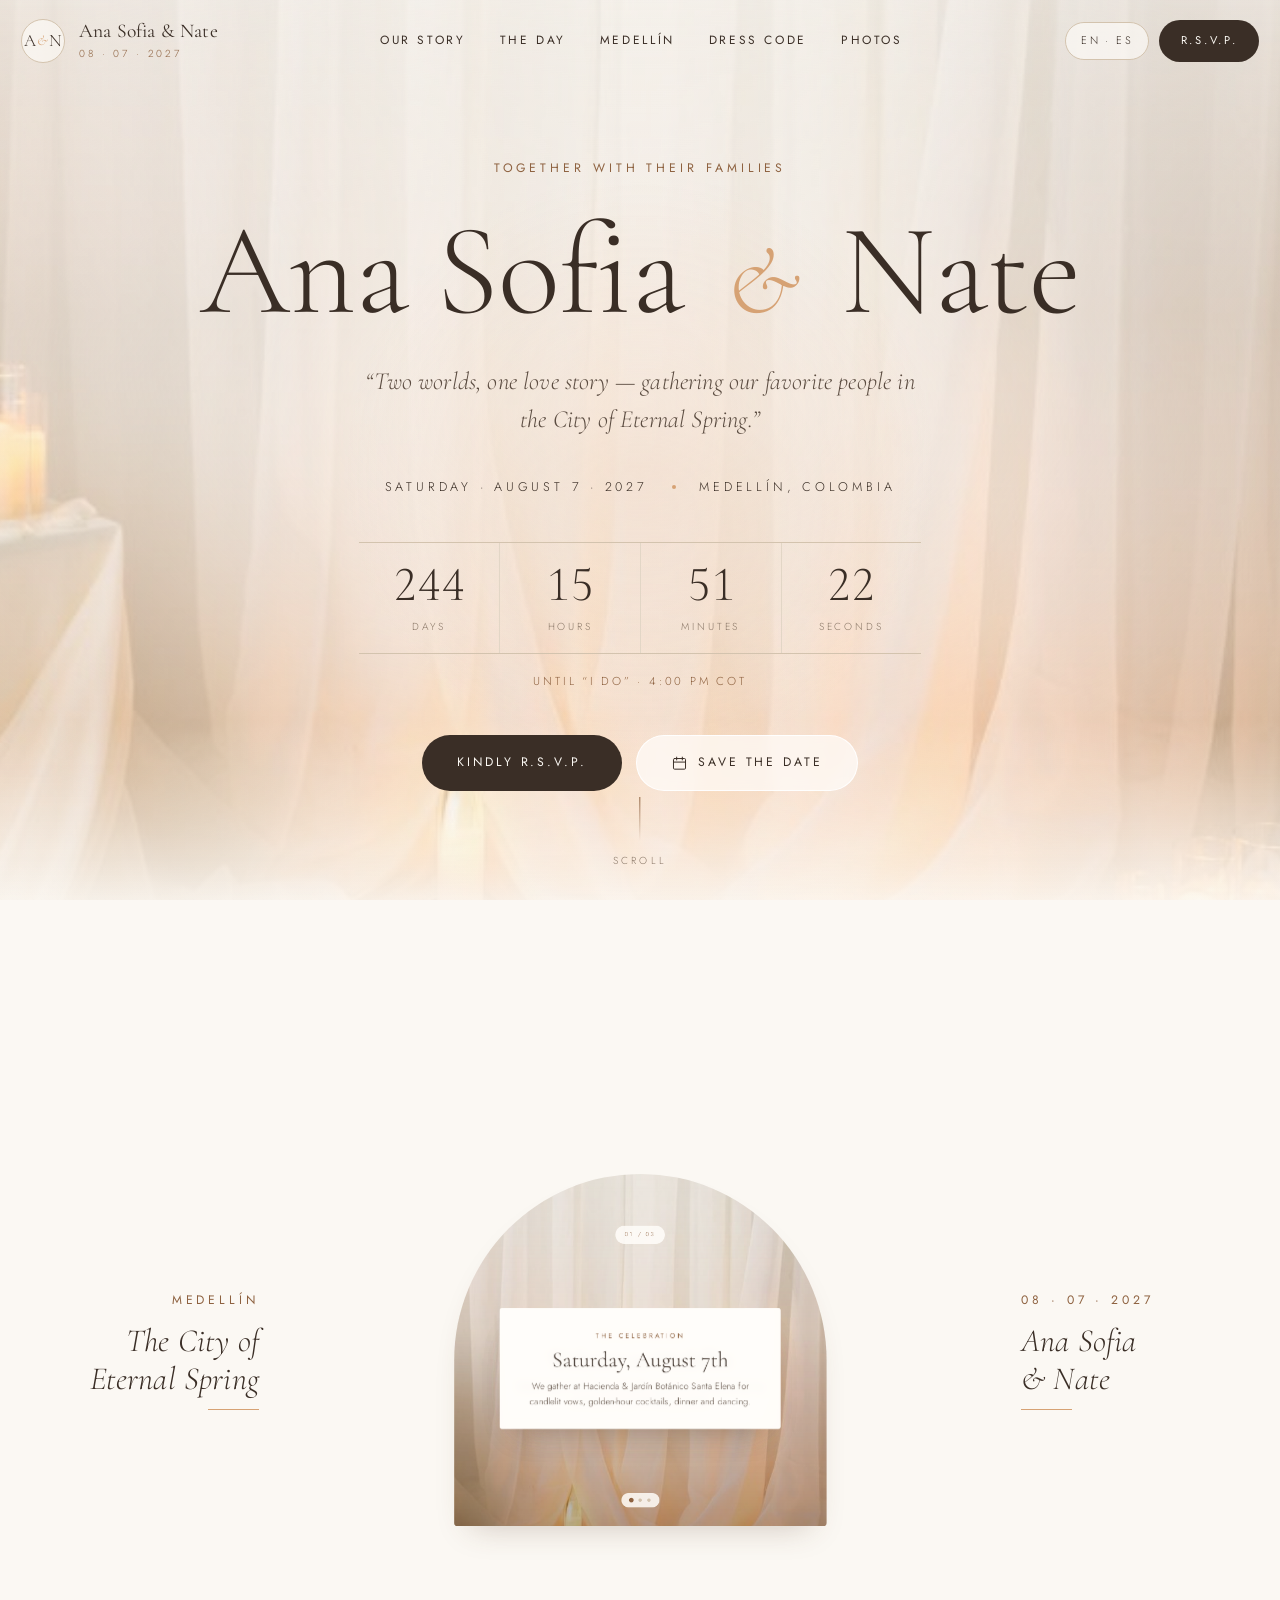
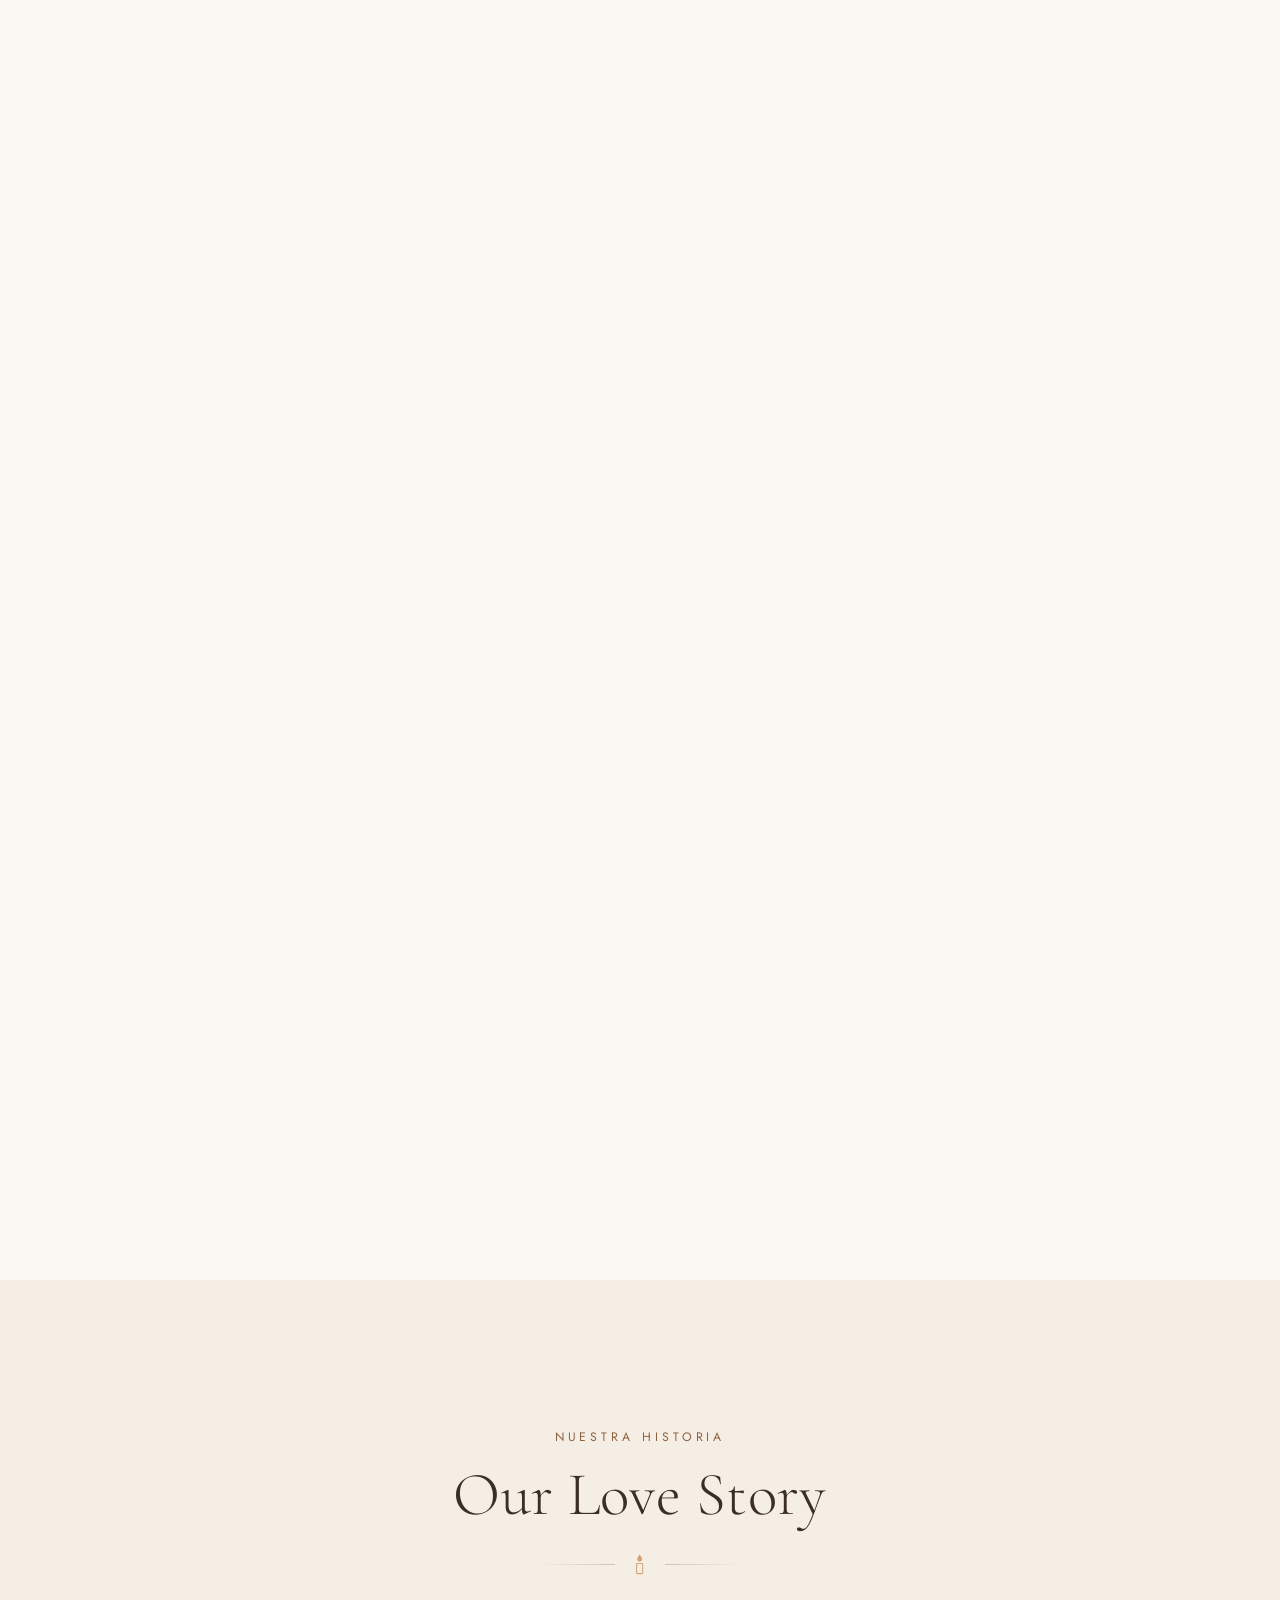
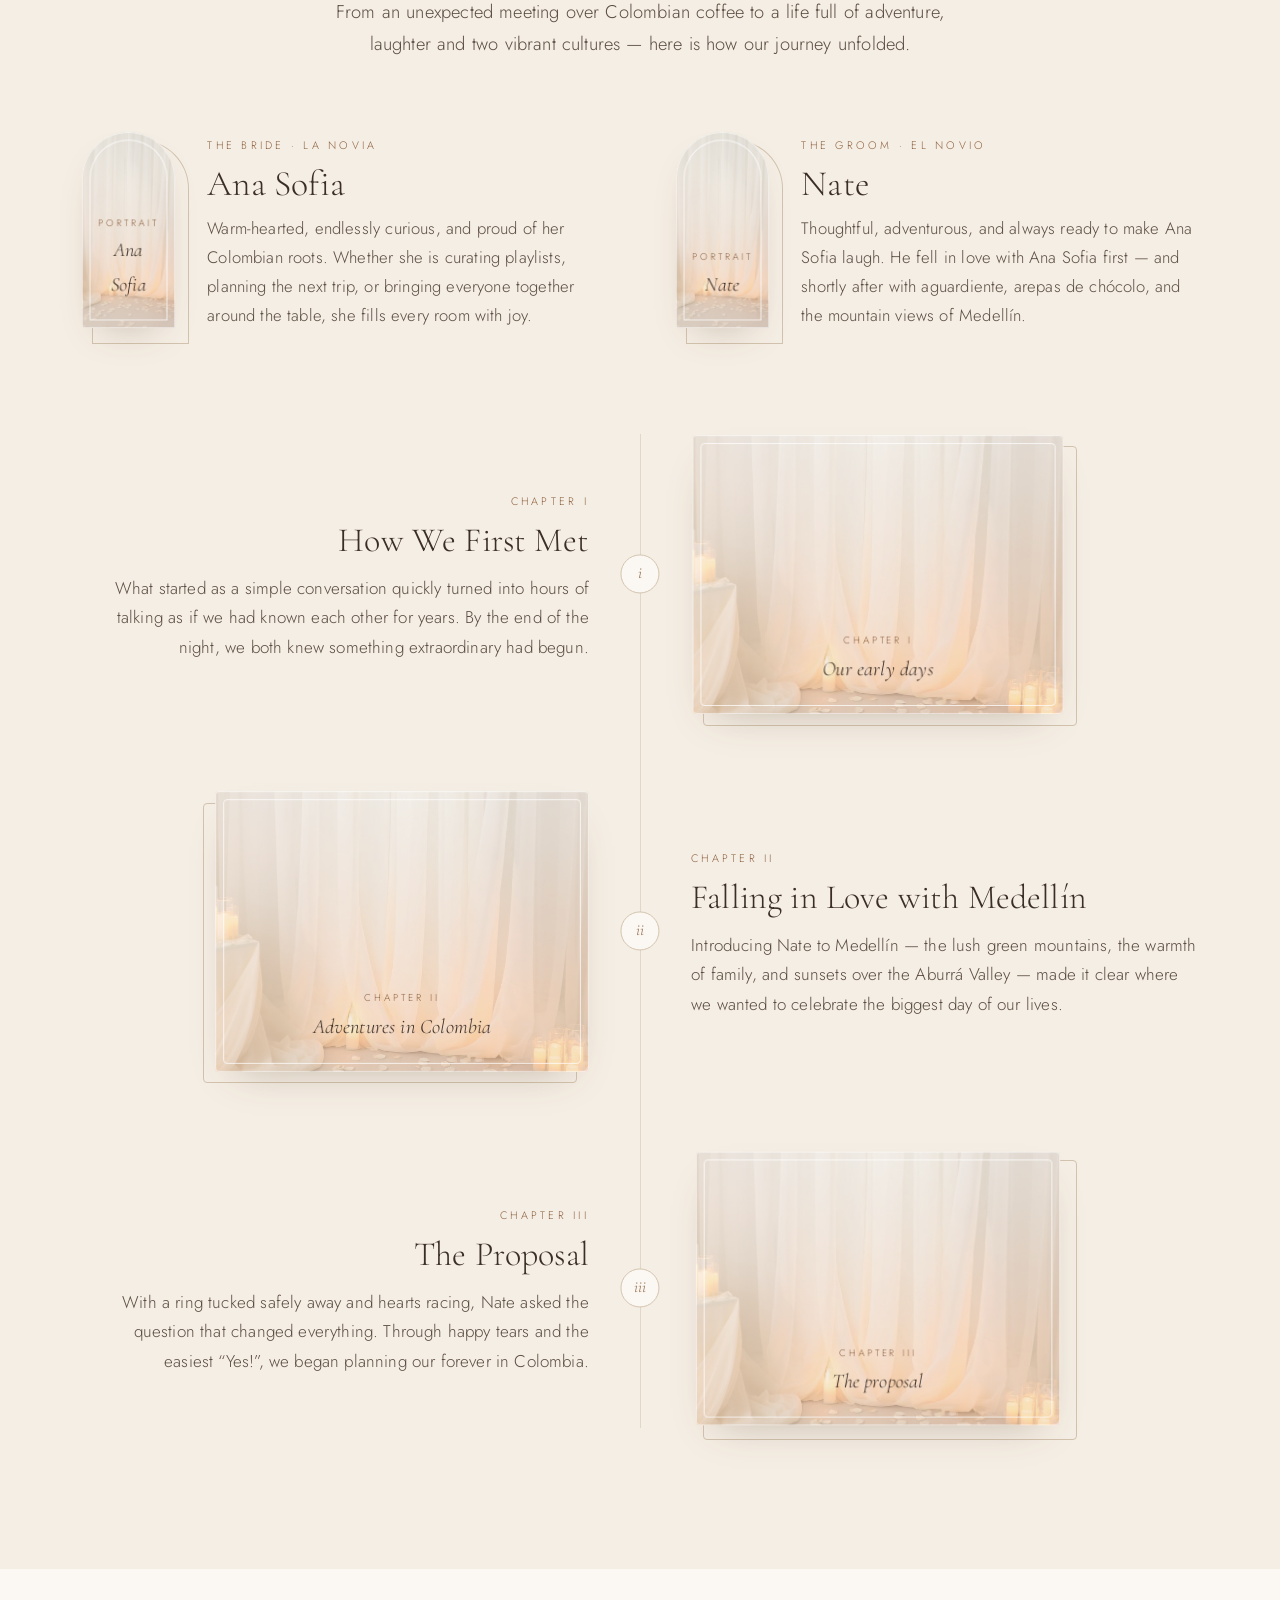
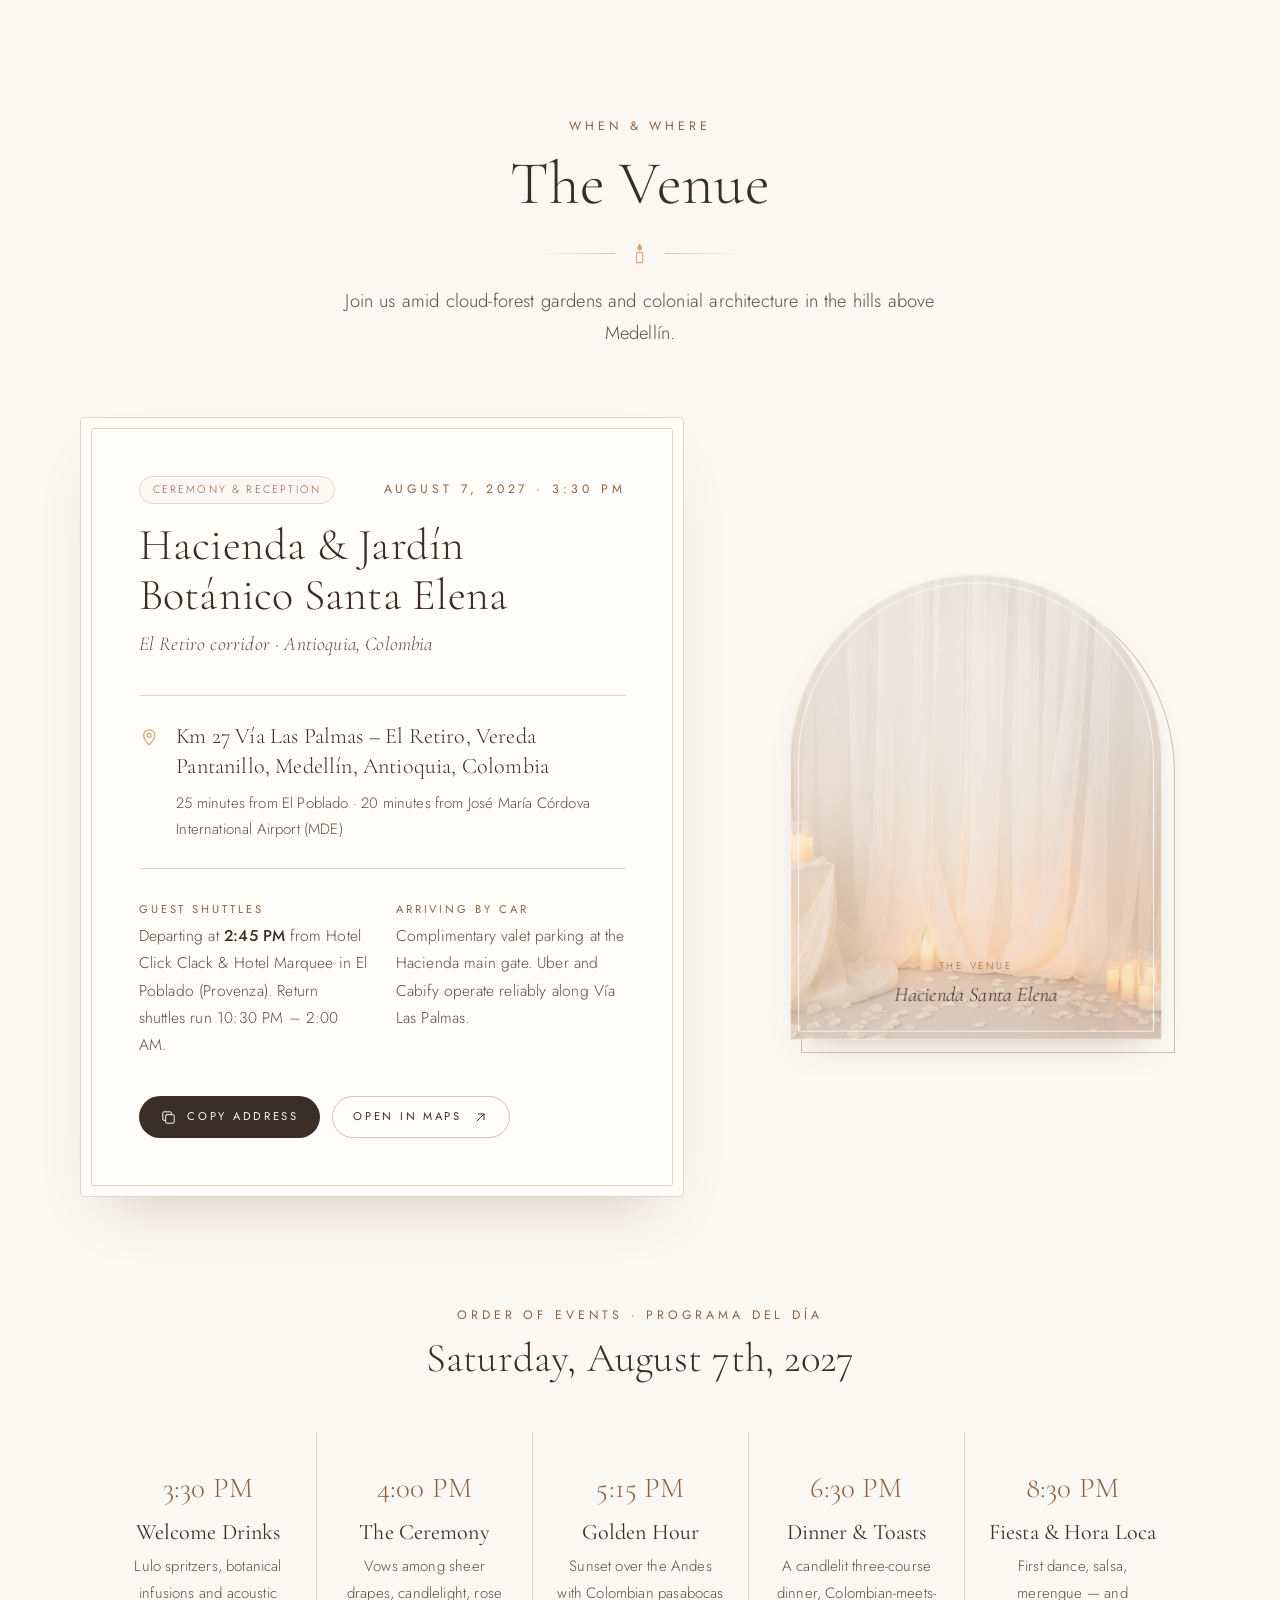
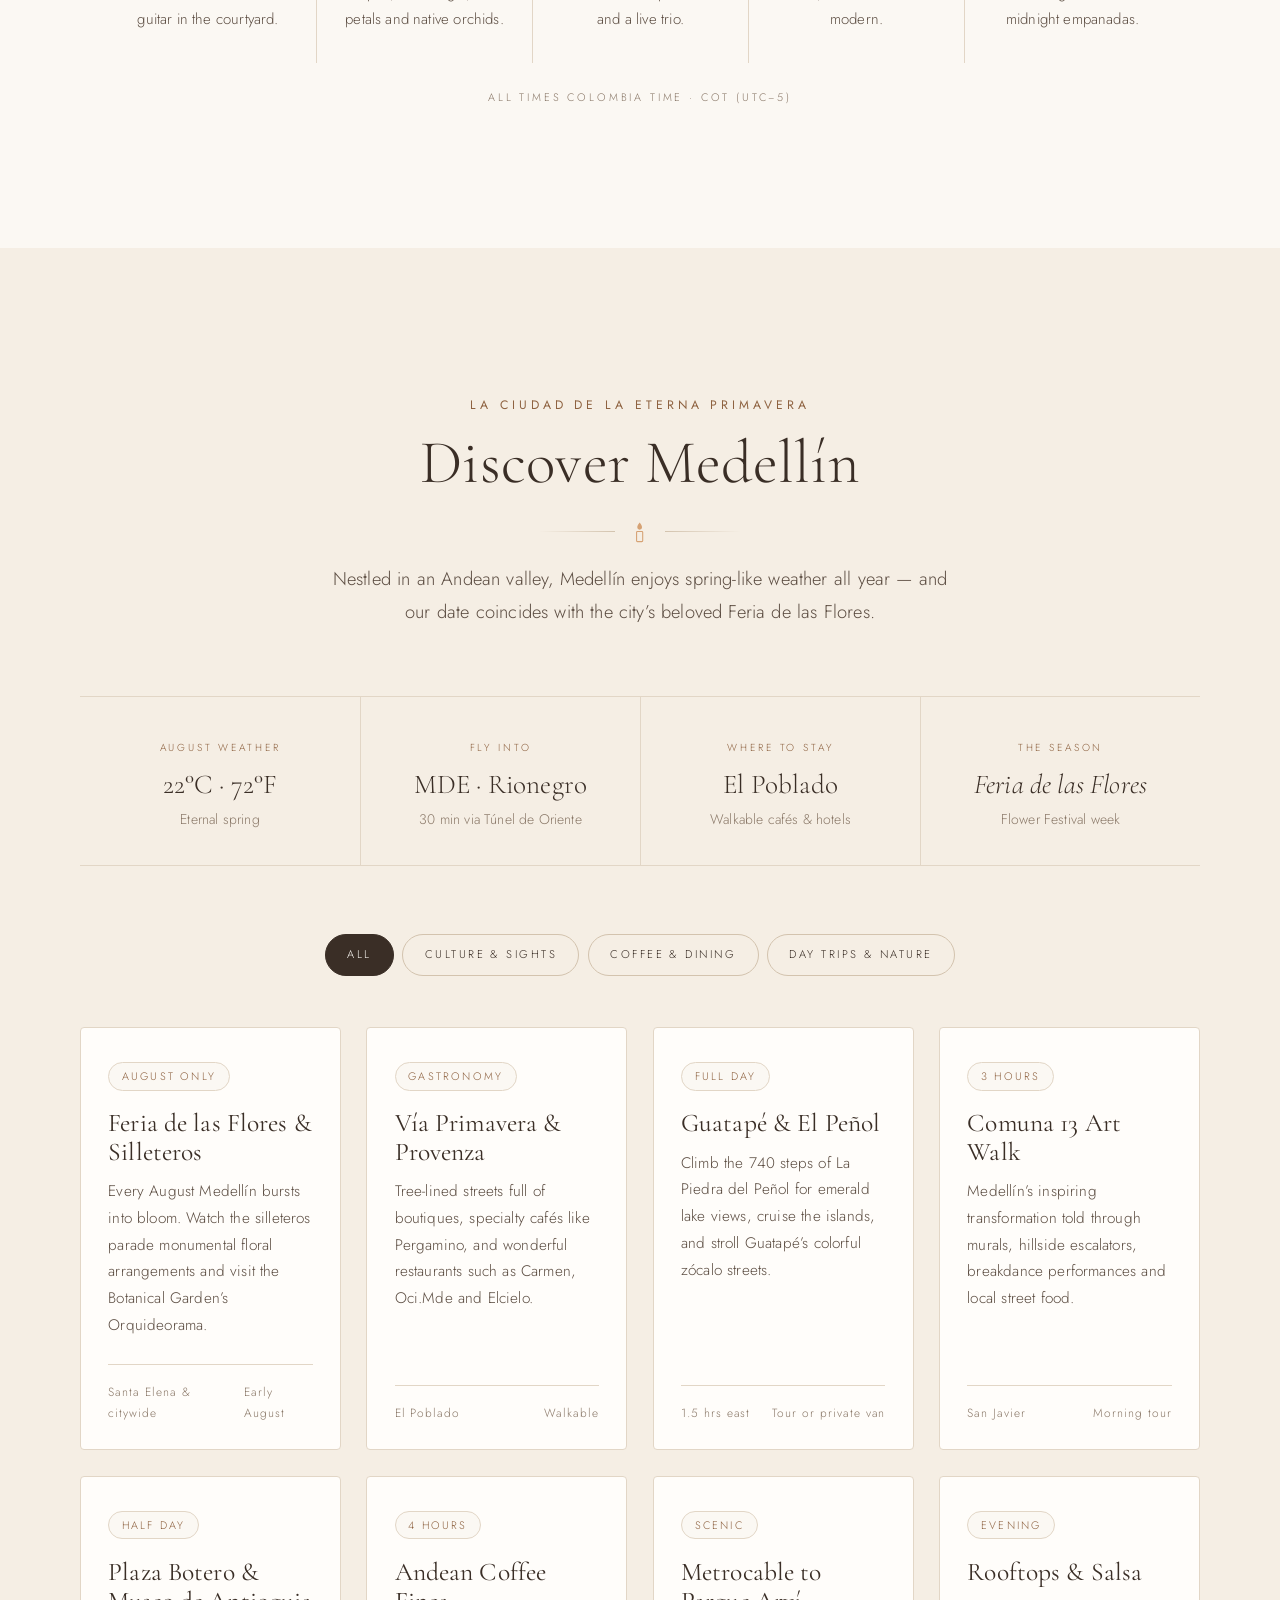
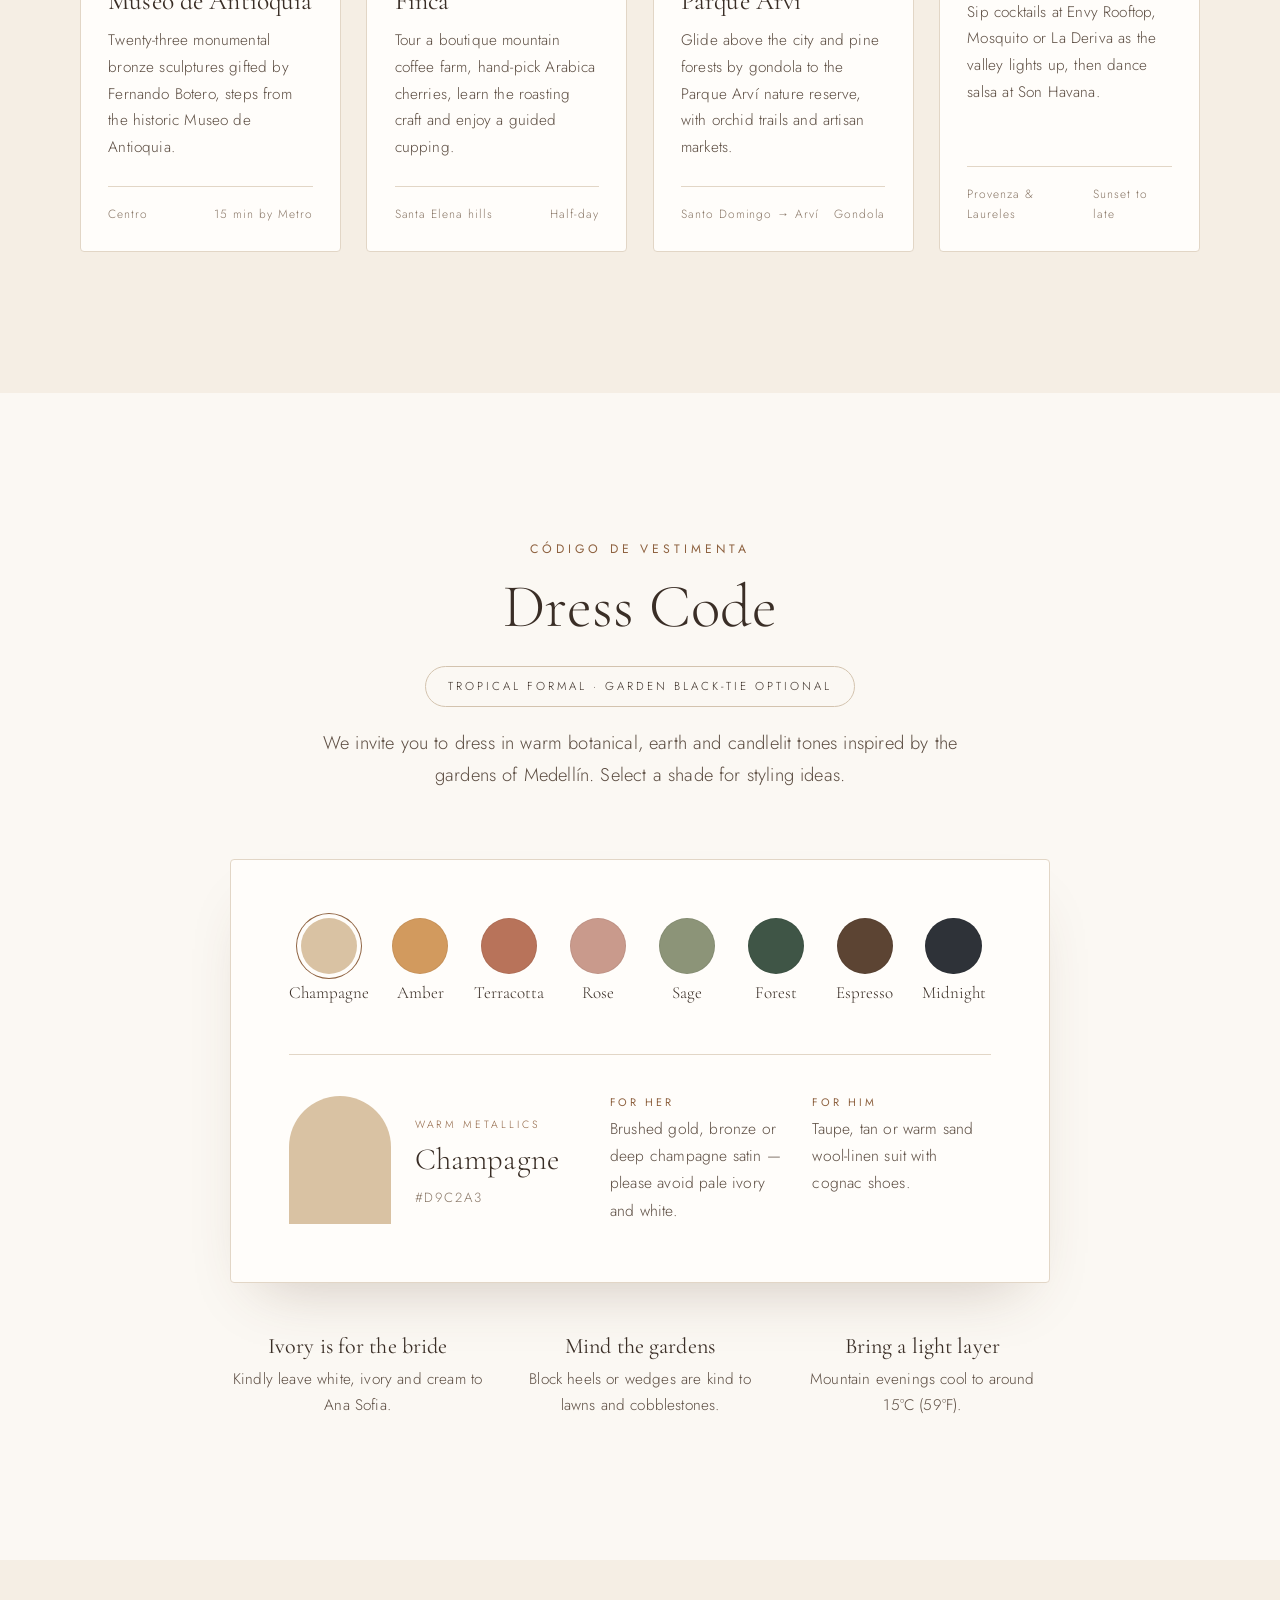
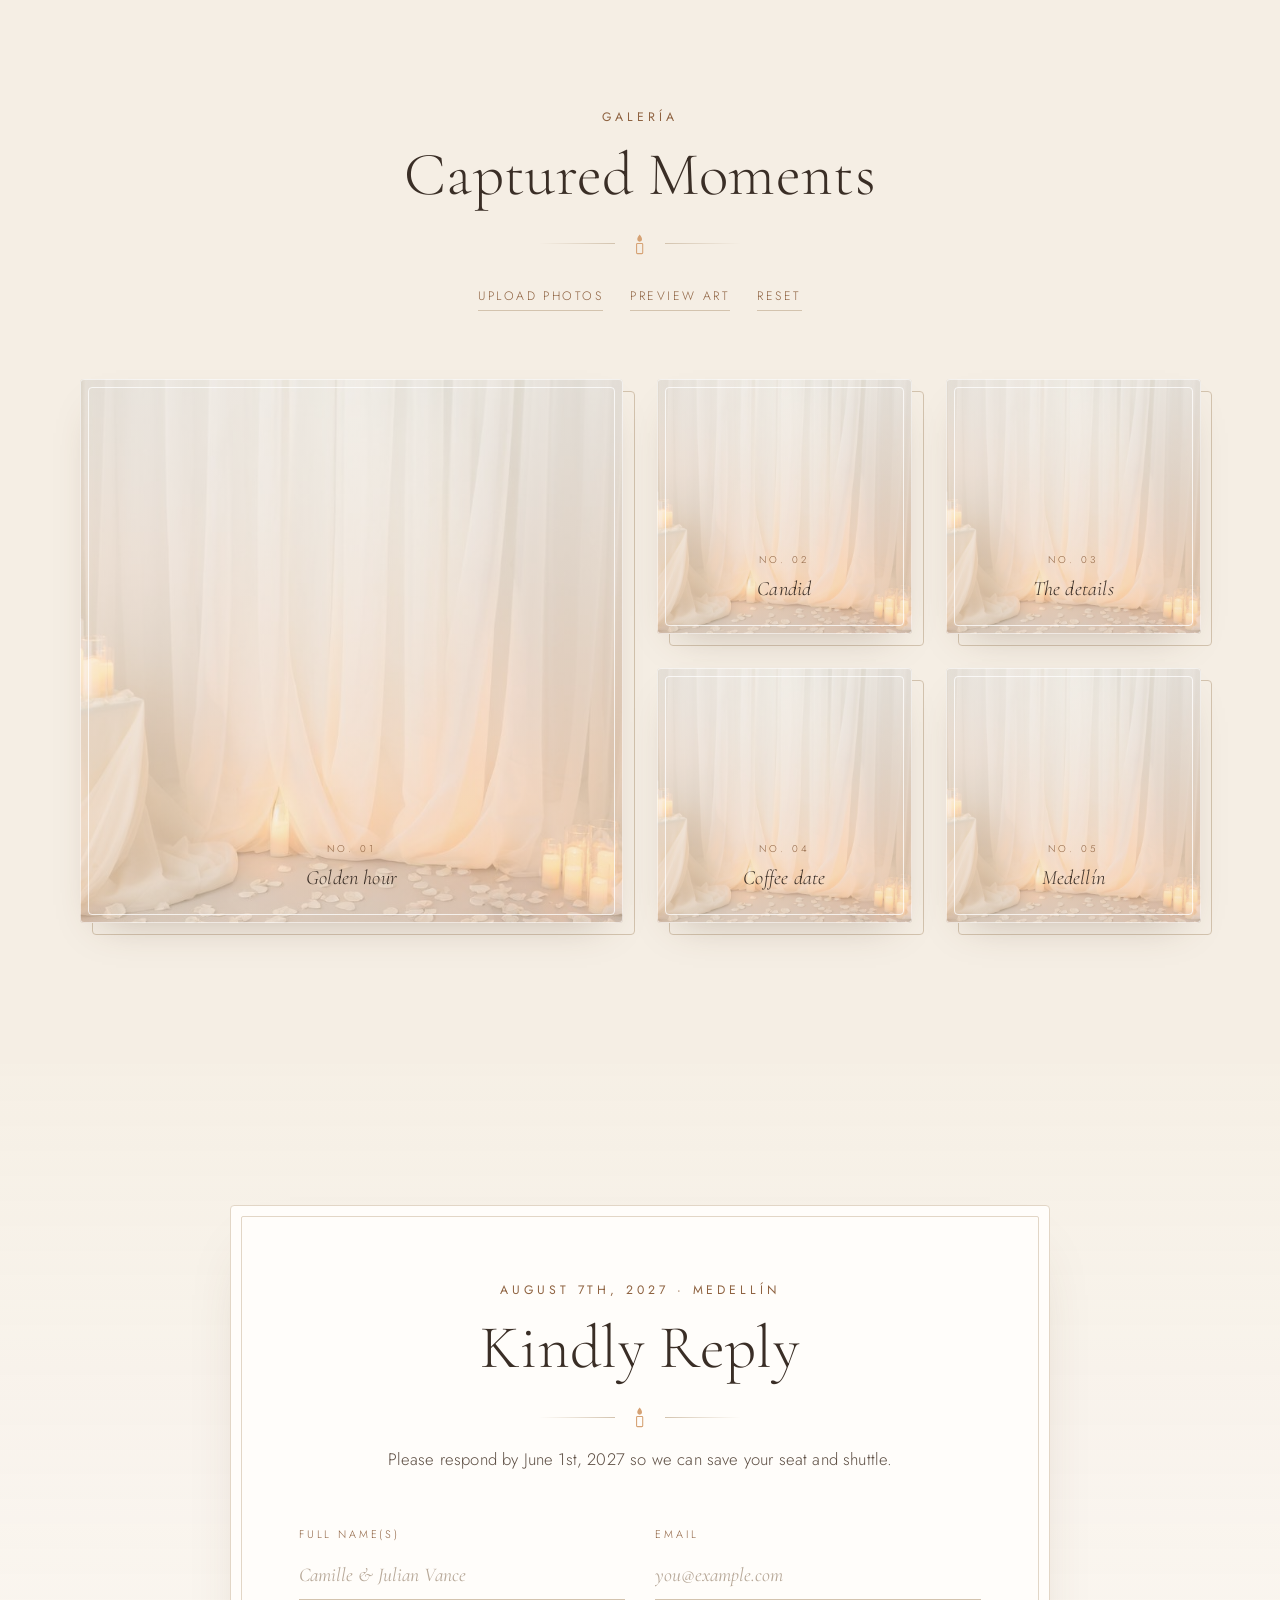
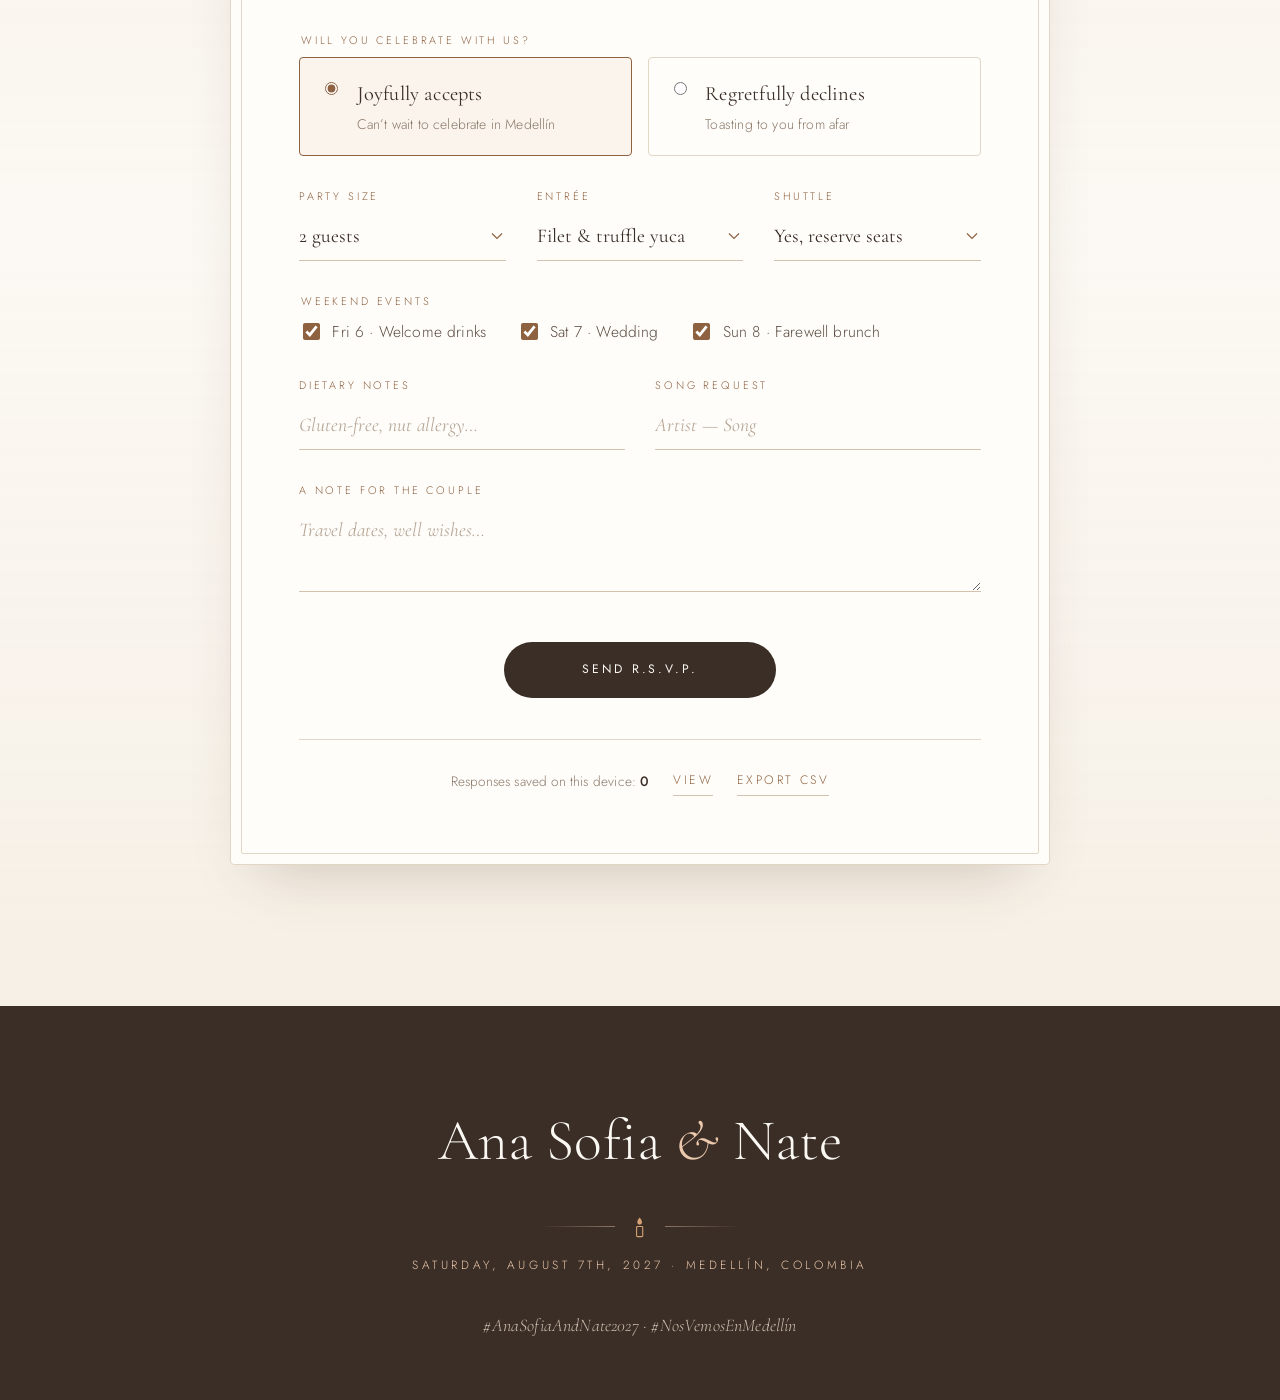
==== commit edc0628a: "Send RSVPs to Google Forms - Paste a pre-filled Google Form link (answers = NAME, EMAIL, ...) into  " ====
--- a/standalone.html
+++ b/standalone.html
@@ -1388,6 +1388,8 @@
   .hero-meta .dot { display: none; }
   .scroll-cue { display: none; }
 }
+
+.btn:disabled { opacity: 0.6; cursor: wait; transform: none; box-shadow: none; }
 
 </style>
 </head>
@@ -2065,7 +2067,7 @@
           </form>
 
           <div id="rsvpSuccessBanner" class="rsvp-success hidden" role="status">
-            <span class="eyebrow">¡Muchas gracias!</span>
+            <span id="rsvpConfirmationEyebrow" class="eyebrow">¡Muchas gracias!</span>
             <h3 id="rsvpConfirmationHeading">We have received your response</h3>
             <p id="rsvpConfirmationSummary"></p>
           </div>
@@ -2609,8 +2611,55 @@
   }
 
   // --------------------------------------------------------------------------
-  // 10. RSVP — stored in this browser's localStorage, exportable to CSV
+  // 10. RSVP — sent to Google Forms, with a backup copy in this browser
   // --------------------------------------------------------------------------
+
+  // Paste your Google Form's PRE-FILLED link here (see README → "RSVP → Google Forms").
+  // When making that link, answer each question with its keyword:
+  //   NAME, EMAIL, ATTENDING, PARTY, ENTREE, SHUTTLE, EVENTS, DIETARY, SONG, MESSAGE
+  // Leave it empty and RSVPs are only kept in the guest's own browser.
+  const GOOGLE_FORM_PREFILLED_LINK = '';
+
+  const GOOGLE_FORM_KEYWORDS = {
+    NAME: 'guestName', EMAIL: 'guestEmail', ATTENDING: 'attendance', PARTY: 'guestCount',
+    ENTREE: 'mealPreference', SHUTTLE: 'shuttleNeeded', EVENTS: 'events',
+    DIETARY: 'dietaryNotes', SONG: 'songRequest', MESSAGE: 'personalNote',
+  };
+
+  function parseGoogleForm(link) {
+    if (!link) return null;
+    try {
+      const url = new URL(link);
+      const match = url.pathname.match(/\/forms\/d\/e\/([^/]+)\//);
+      if (!match) throw new Error('not a Google Forms link');
+      const fields = {};
+      url.searchParams.forEach((value, key) => {
+        const field = GOOGLE_FORM_KEYWORDS[value.trim().toUpperCase()];
+        if (key.startsWith('entry.') && field) fields[field] = key;
+      });
+      if (!Object.keys(fields).length) throw new Error('no keyword answers found in the link');
+      return { action: `https://docs.google.com/forms/d/e/${match[1]}/formResponse`, fields };
+    } catch (err) {
+      console.warn('RSVP: Google Form link not usable —', err.message);
+      return null;
+    }
+  }
+
+  const googleForm = parseGoogleForm(GOOGLE_FORM_PREFILLED_LINK);
+
+  function sendToGoogleForm(entry) {
+    if (!googleForm) return Promise.resolve(false);
+    const body = new URLSearchParams();
+    Object.entries(googleForm.fields).forEach(([field, entryId]) => {
+      let value = entry[field] || '';
+      if (field === 'attendance') value = value === 'accepts' ? 'Joyfully accepts' : 'Regretfully declines';
+      body.append(entryId, value);
+    });
+    // Google Forms does not send CORS headers, so the reply is opaque: a resolved
+    // fetch means the request reached Google; a rejected one means it did not.
+    return fetch(googleForm.action, { method: 'POST', mode: 'no-cors', body }).then(() => true);
+  }
+
   const STORAGE_KEY = 'anasofia_nate_wedding_rsvps_v1';
   const form = $('rsvpForm');
   const detailsBox = $('attendingDetailsBox');
@@ -2696,25 +2745,61 @@
         submittedAt: new Date().toLocaleDateString('en-US', { month: 'short', day: 'numeric', year: 'numeric' }),
       };
 
-      const list = getSaved();
-      list.unshift(entry);
-      save(list);
-
-      if (successBox && successHeading && successSummary) {
-        successBox.classList.remove('hidden');
-        if (yes) {
-          successHeading.textContent = `¡Nos vemos en Medellín, ${entry.guestName}!`;
-          successSummary.textContent = `Confirmed for ${entry.guestCount} guest(s) · ${entry.mealPreference} · Shuttle: ${entry.shuttleNeeded}.`;
-        } else {
-          successHeading.textContent = `Thank you, ${entry.guestName}.`;
-          successSummary.textContent = 'We will miss you in Medellín and are grateful for your warm wishes.';
-        }
-        successBox.scrollIntoView({ behavior: reduceMotion ? 'auto' : 'smooth', block: 'center' });
+      const submitBtn = form.querySelector('button[type="submit"]');
+      const submitLabel = submitBtn ? submitBtn.textContent : '';
+      if (submitBtn) {
+        submitBtn.disabled = true;
+        submitBtn.textContent = 'Sending…';
       }
 
-      form.reset();
-      if (detailsBox) detailsBox.classList.remove('hidden');
+      sendToGoogleForm(entry)
+        .then(() => {
+          const list = getSaved();
+          list.unshift(entry);
+          save(list);
+          showConfirmation(entry, yes);
+          form.reset();
+          if (detailsBox) detailsBox.classList.remove('hidden');
+        })
+        .catch(() => {
+          showMessage(
+            'We couldn’t send your reply',
+            'Please check your internet connection and press Send again. Your answers are still in the form.',
+            'One moment'
+          );
+        })
+        .finally(() => {
+          if (submitBtn) {
+            submitBtn.disabled = false;
+            submitBtn.textContent = submitLabel;
+          }
+        });
     });
+  }
+
+  const successEyebrow = $('rsvpConfirmationEyebrow');
+
+  function showMessage(heading, summary, eyebrow = '¡Muchas gracias!') {
+    if (!successBox || !successHeading || !successSummary) return;
+    successBox.classList.remove('hidden');
+    if (successEyebrow) successEyebrow.textContent = eyebrow;
+    successHeading.textContent = heading;
+    successSummary.textContent = summary;
+    successBox.scrollIntoView({ behavior: reduceMotion ? 'auto' : 'smooth', block: 'center' });
+  }
+
+  function showConfirmation(entry, yes) {
+    if (yes) {
+      showMessage(
+        `¡Nos vemos en Medellín, ${entry.guestName}!`,
+        `Confirmed for ${entry.guestCount} guest(s) · ${entry.mealPreference} · Shuttle: ${entry.shuttleNeeded}.`
+      );
+    } else {
+      showMessage(
+        `Thank you, ${entry.guestName}.`,
+        'We will miss you in Medellín and are grateful for your warm wishes.'
+      );
+    }
   }
 
   if (listToggle && listDrawer) {
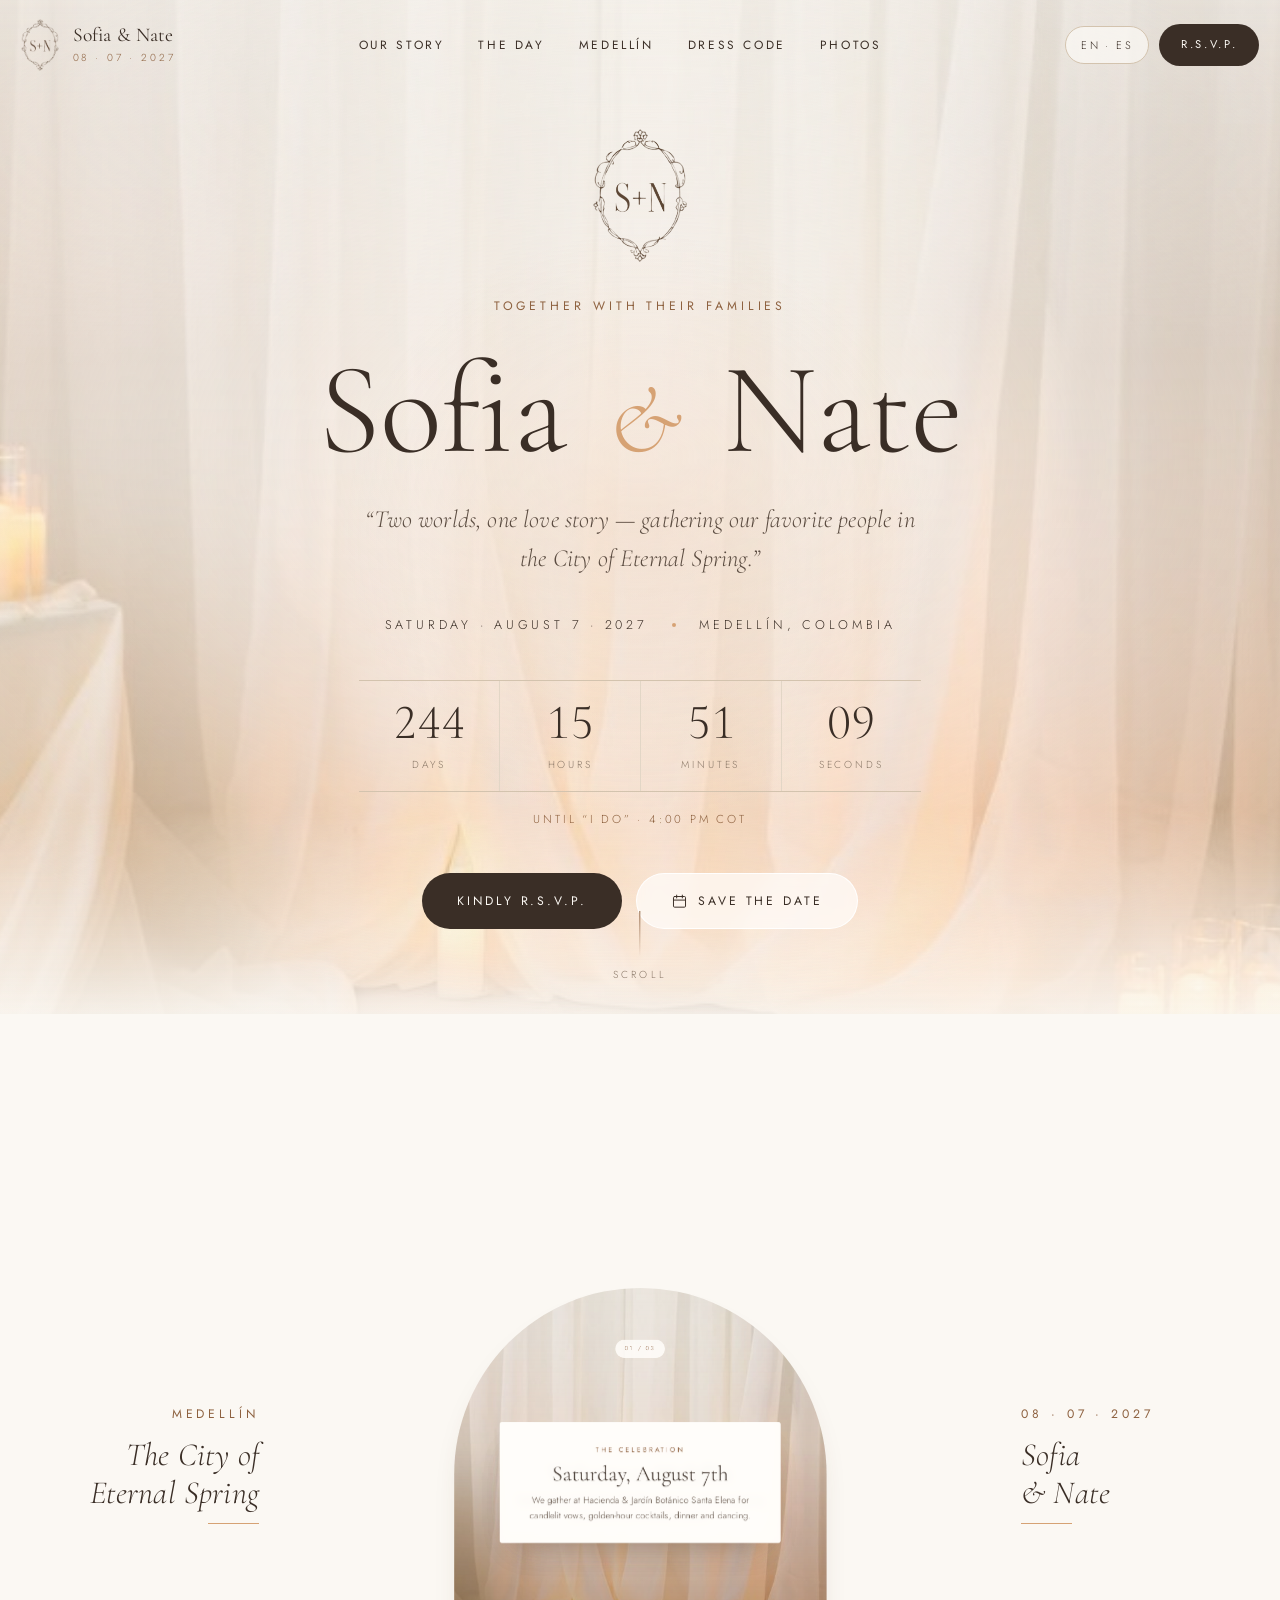
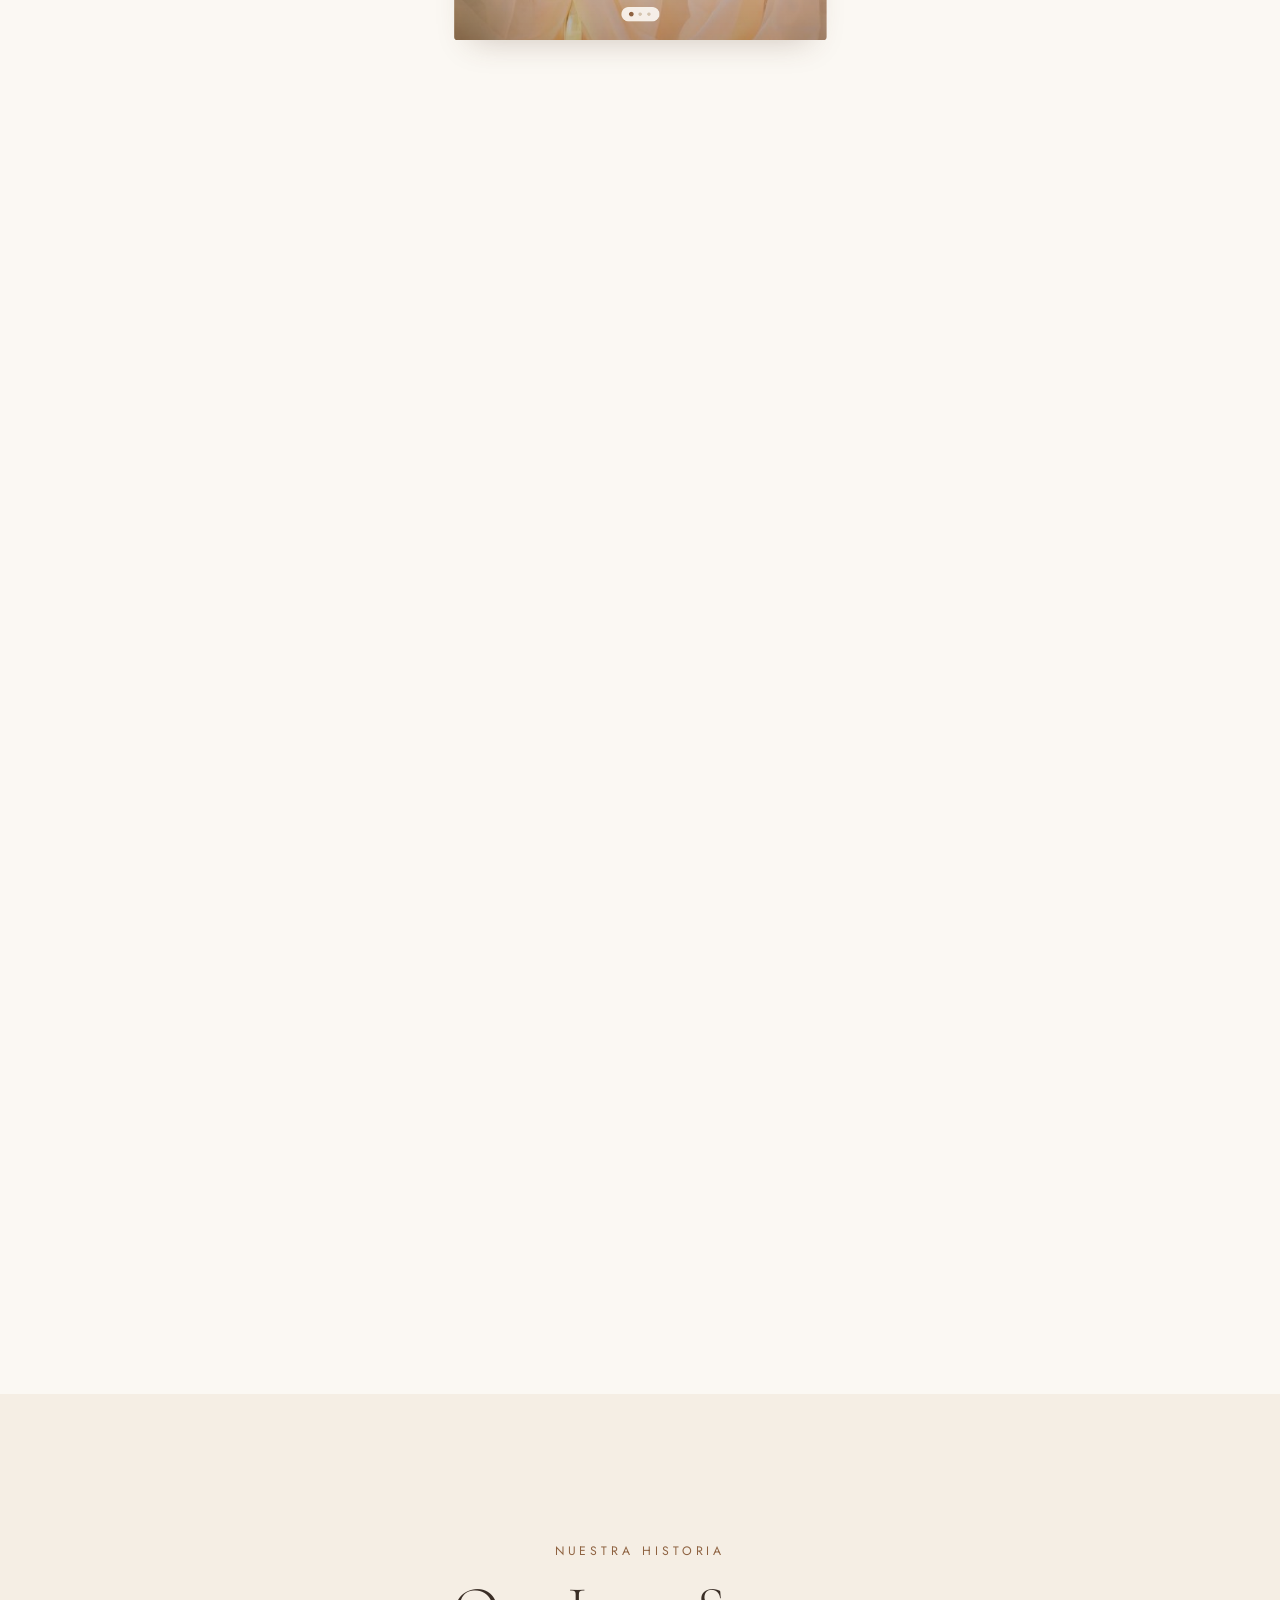
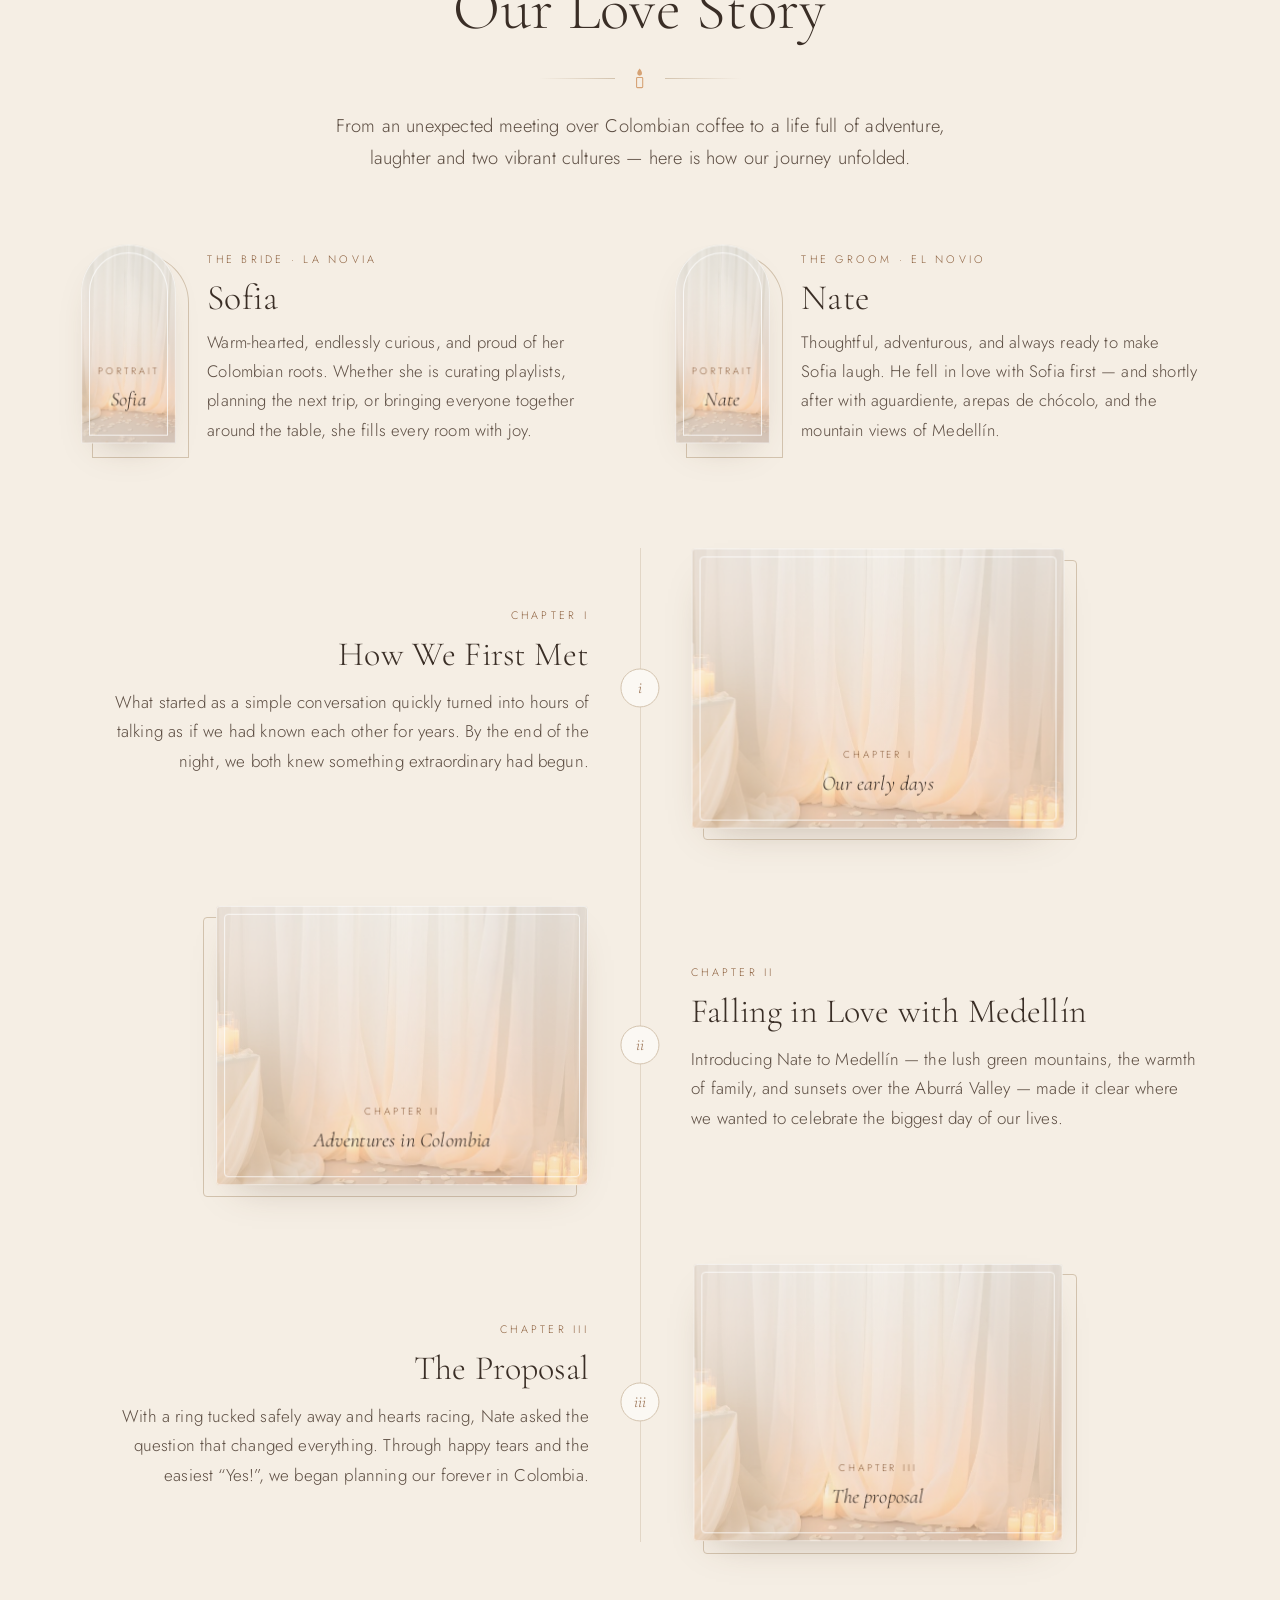
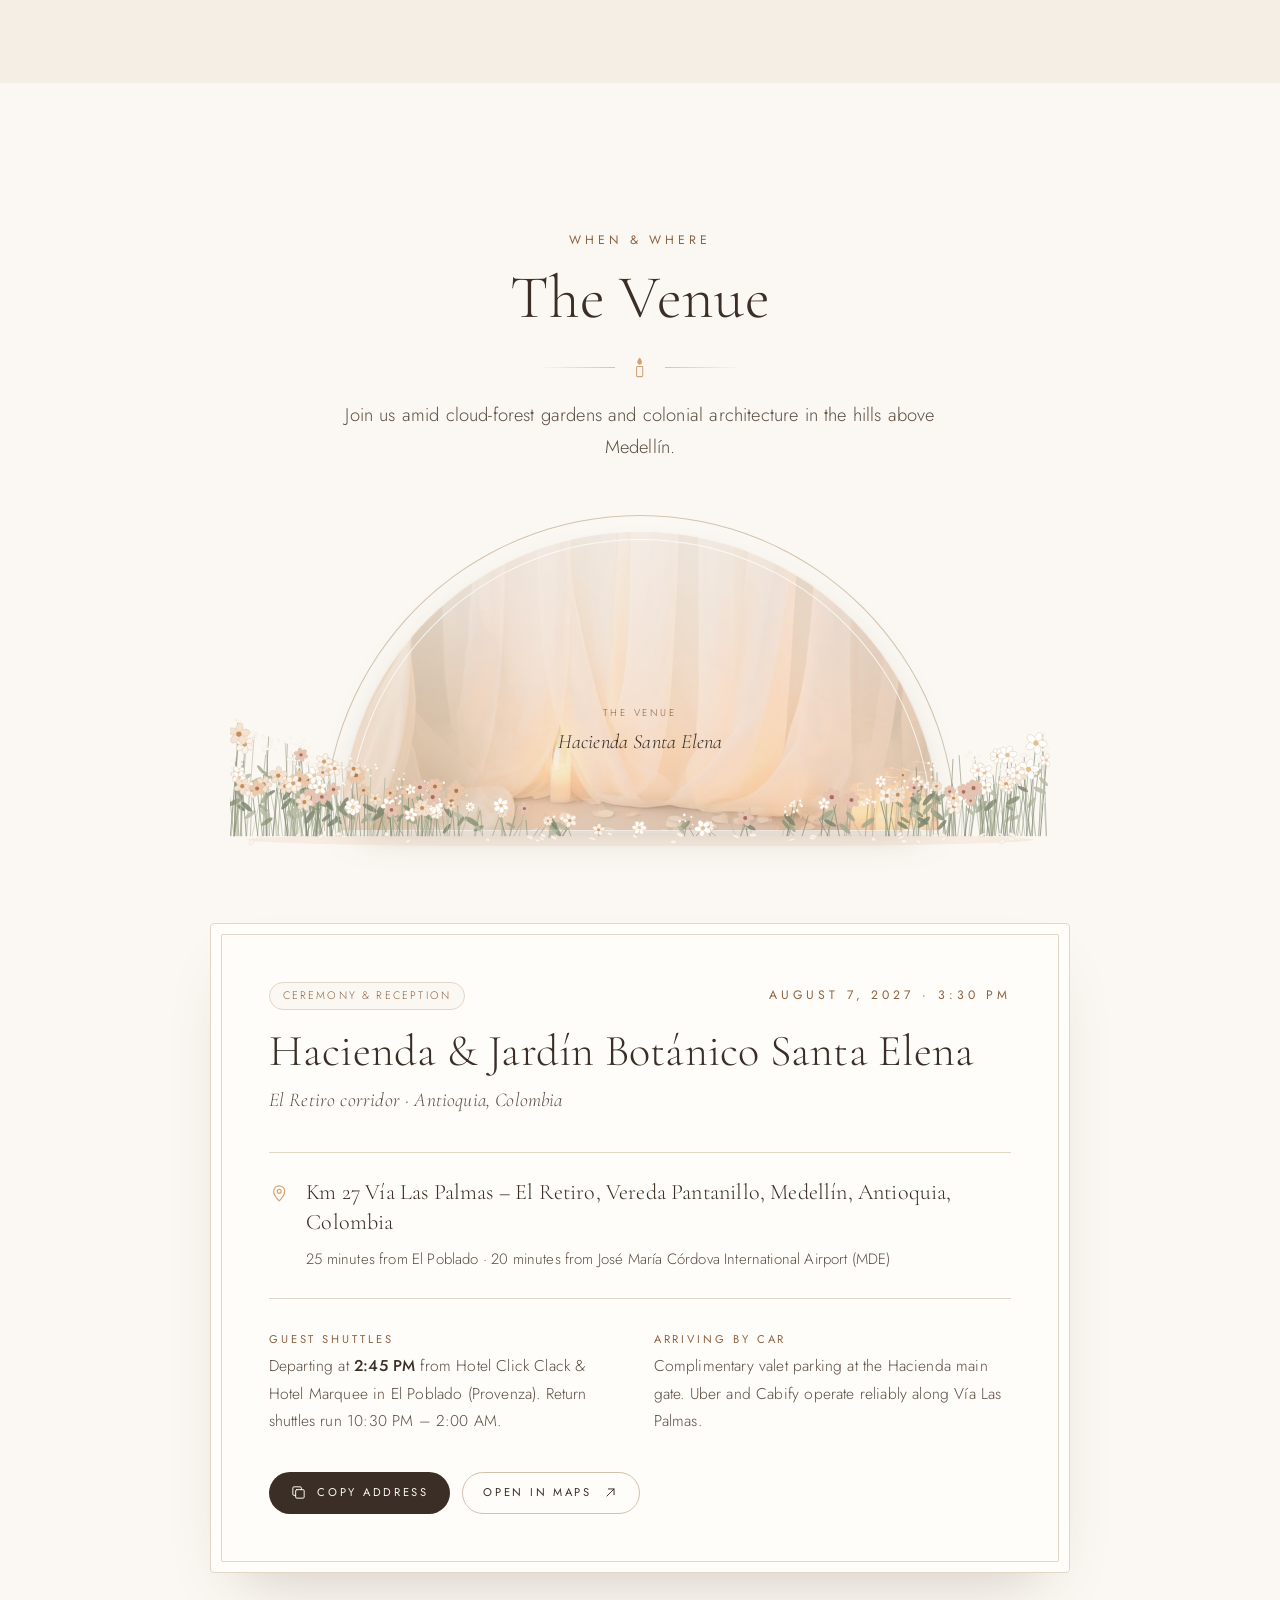
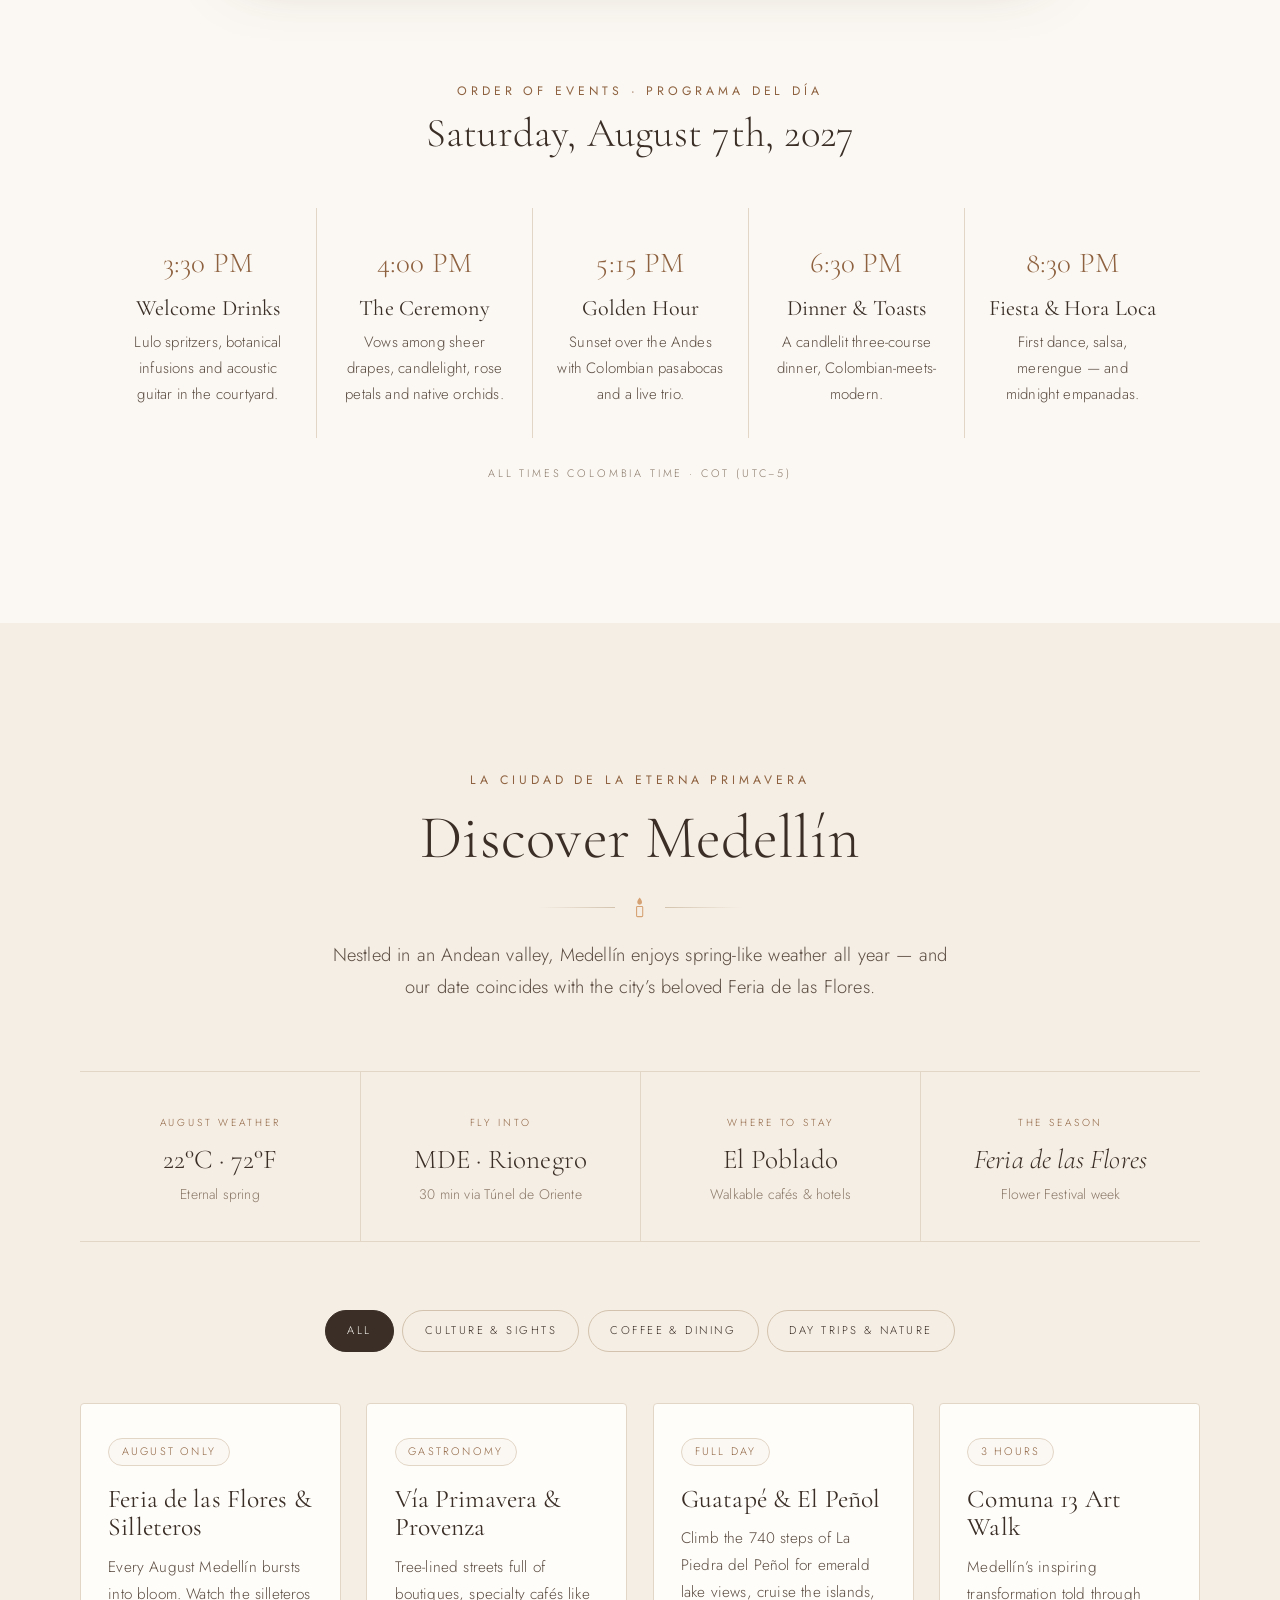
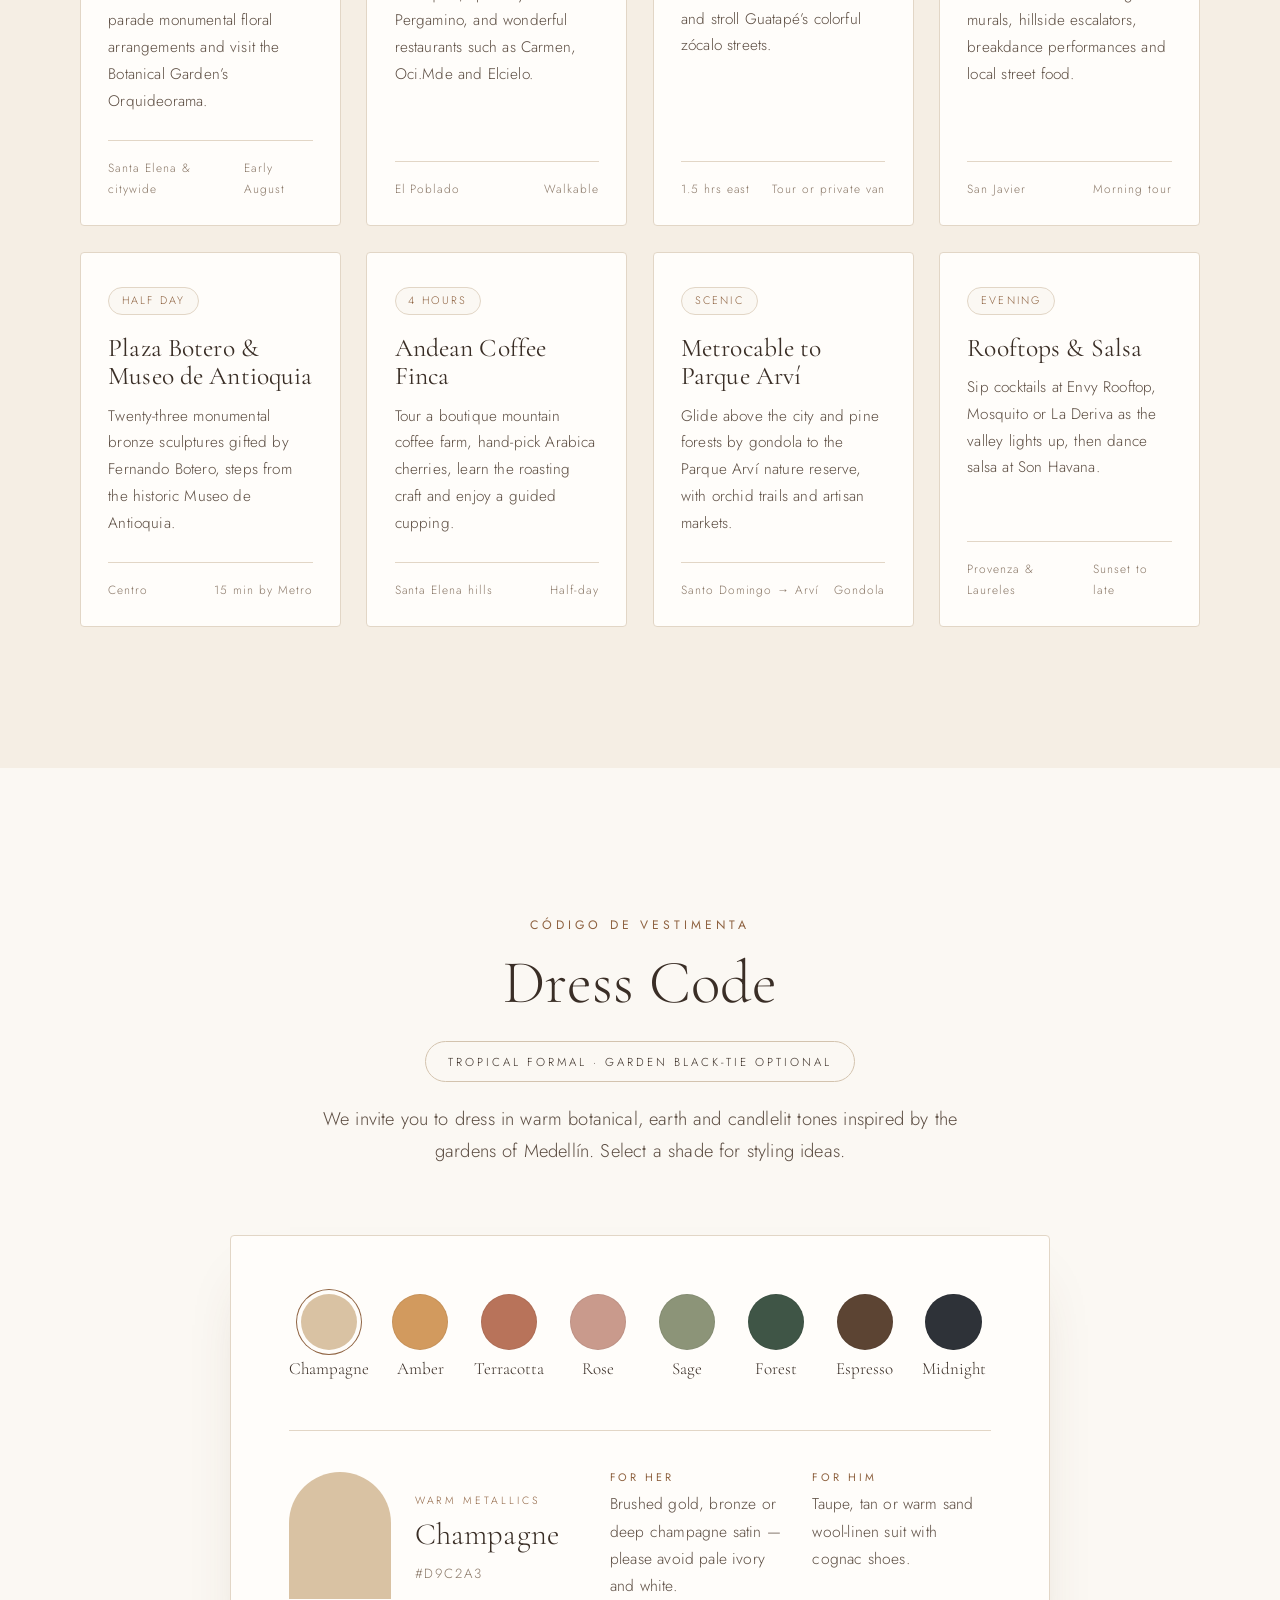
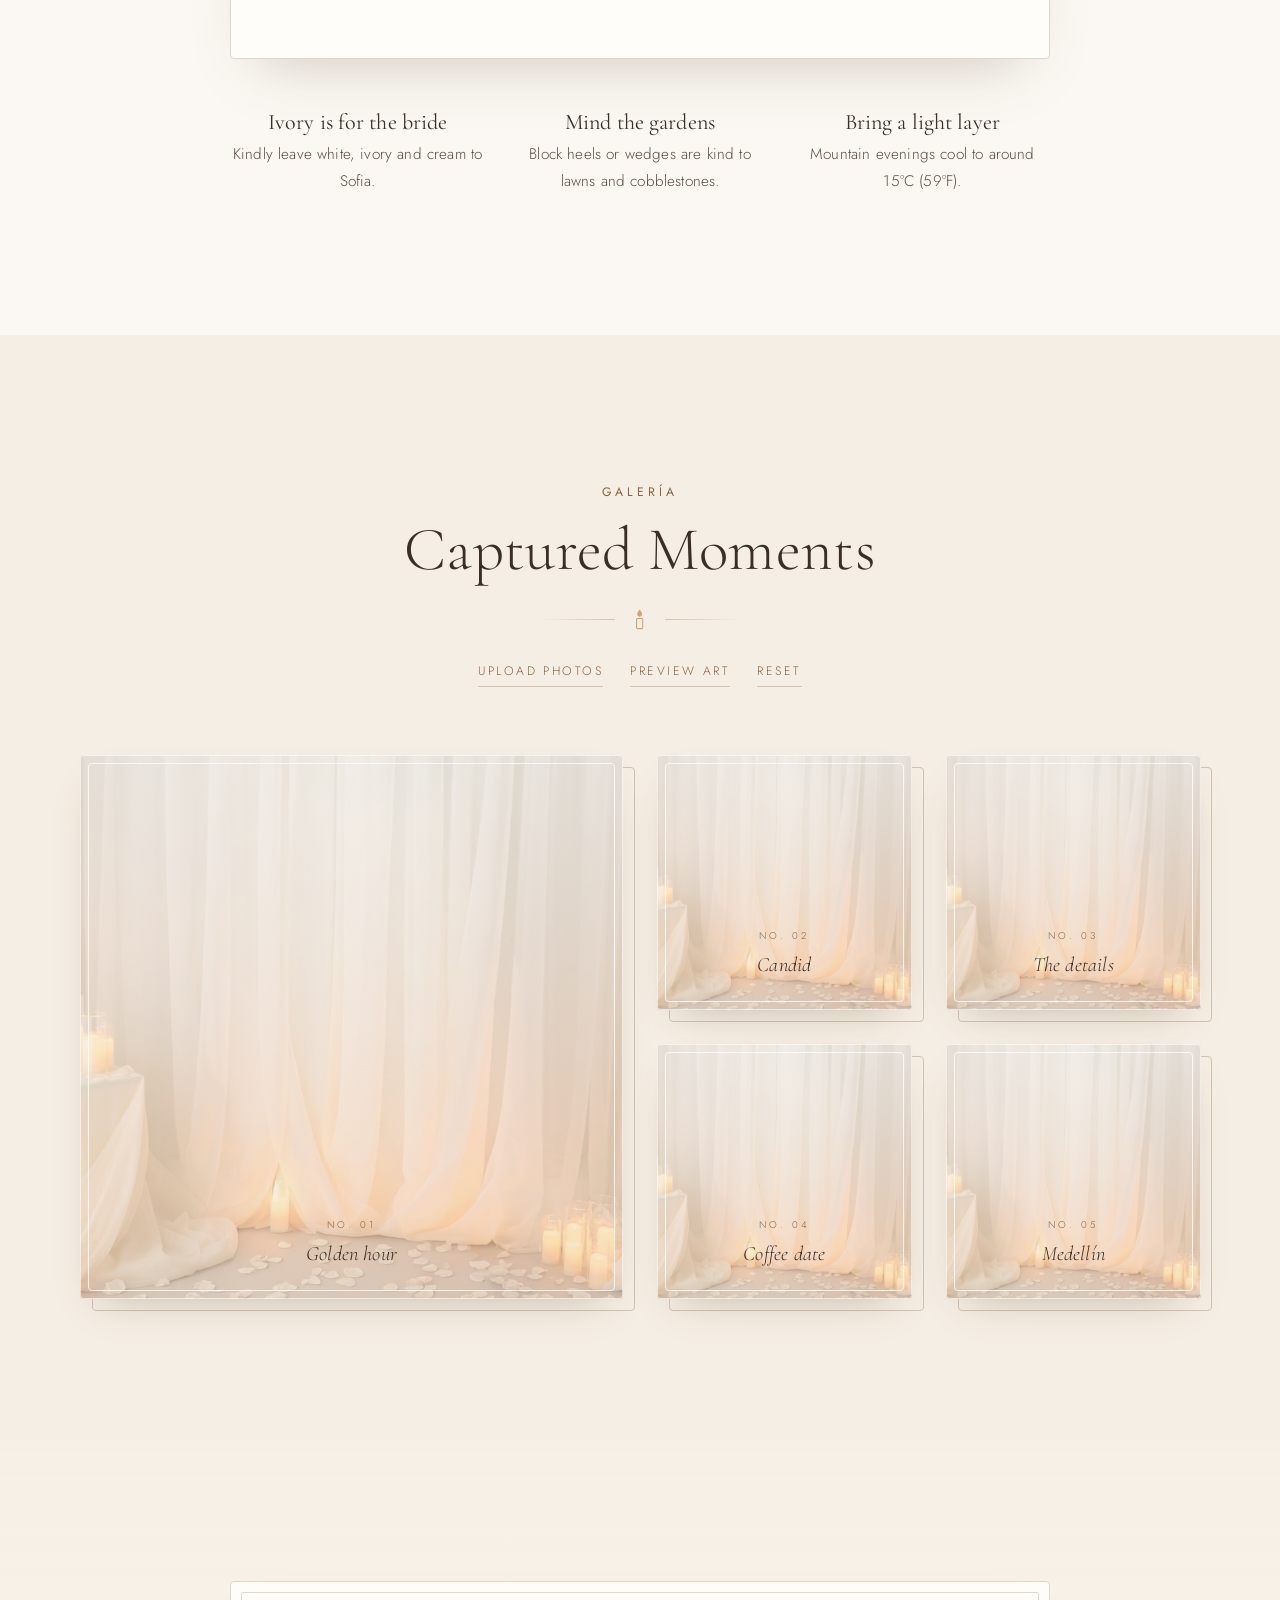
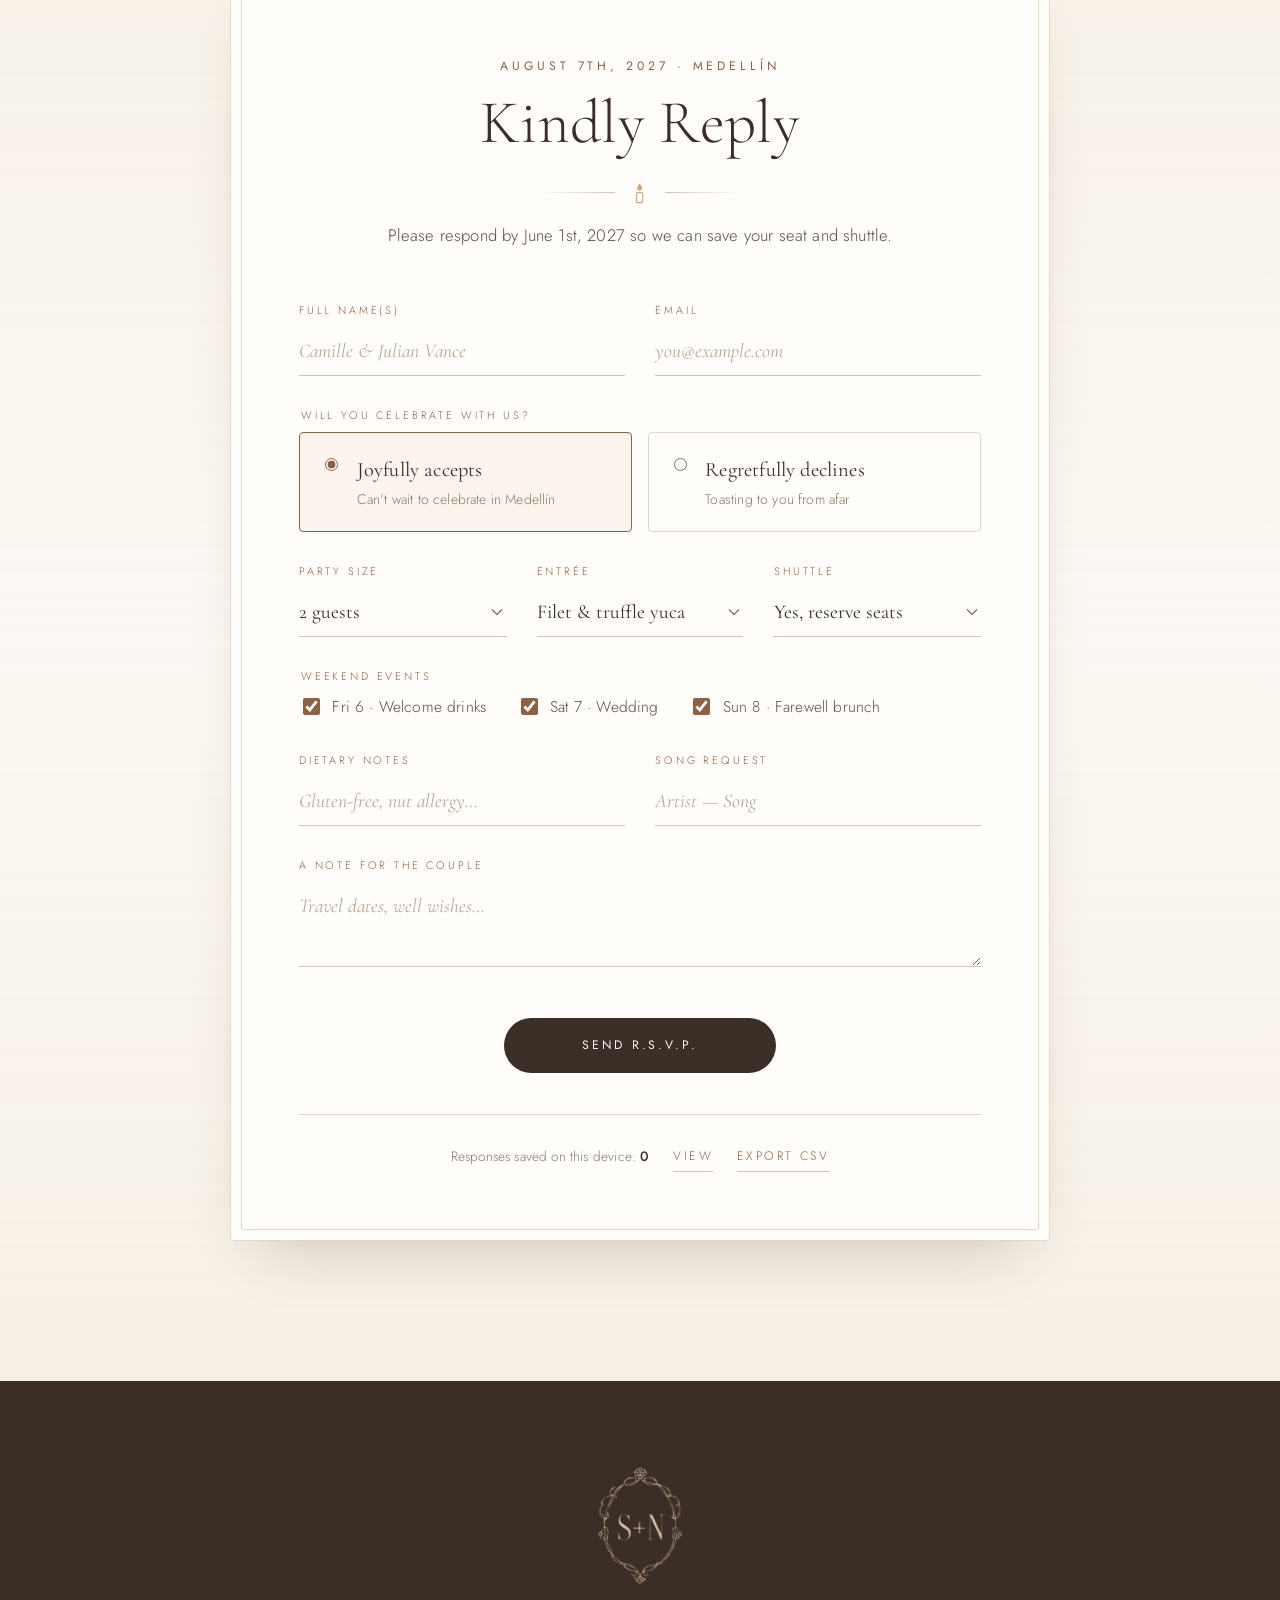
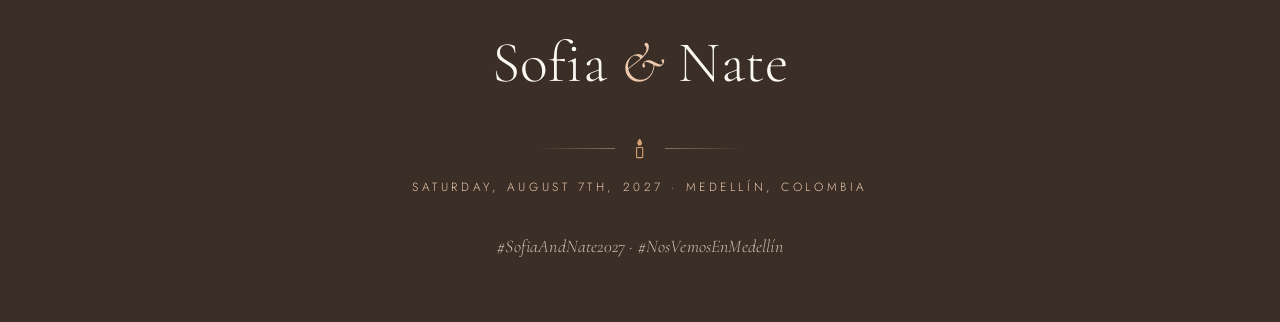
==== commit 077766c6: "Rename to Sofia & Nate, add S+N monogram, half-moon venue arch with floral meadow - Site name: Sofia" ====
--- a/standalone.html
+++ b/standalone.html
@@ -3,10 +3,12 @@
 <head>
   <meta charset="UTF-8" />
   <meta name="viewport" content="width=device-width, initial-scale=1.0" />
-  <title>Ana Sofia &amp; Nate — August 7, 2027 · Medellín, Colombia</title>
-  <meta name="description" content="Join us to celebrate the wedding of Ana Sofia & Nate on Saturday, August 7th, 2027 in Medellín, Colombia." />
+  <title>Sofia &amp; Nate — August 7, 2027 · Medellín, Colombia</title>
+  <meta name="description" content="Join us to celebrate the wedding of Sofia & Nate on Saturday, August 7th, 2027 in Medellín, Colombia." />
   <meta name="theme-color" content="#FBF8F3" />
-  <meta property="og:title" content="Ana Sofia & Nate · August 7, 2027" />
+  <link rel="icon" type="image/png" href="[data-uri]" />
+  <link rel="apple-touch-icon" href="[data-uri]" />
+  <meta property="og:title" content="Sofia & Nate · August 7, 2027" />
   <meta property="og:description" content="Two worlds, one love story — Medellín, Colombia." />
   <meta property="og:image" content="assets/photos/draped-candlelight-bg.jpg" />
 
@@ -16,7 +18,7 @@
 
   <style>
 /* ==========================================================================
-   Ana Sofia & Nate — Wedding Website
+   Sofia & Nate — Wedding Website
    Saturday, August 7th, 2027 · Medellín, Colombia
 
    "Candlelight & Sheer Ivory" — minimal, warm, editorial.
@@ -299,24 +301,14 @@
   gap: 0.8rem;
 }
 
-.monogram-mark {
-  width: 2.6rem;
-  height: 2.6rem;
-  border-radius: 50%;
-  border: 1px solid var(--line);
-  display: inline-flex;
-  align-items: center;
-  justify-content: center;
-  white-space: nowrap;
-  font-family: var(--serif);
-  font-size: 1.02rem;
-  color: var(--ink);
-  background: rgba(255, 253, 250, 0.6);
-  transition: border-color 0.3s, background 0.3s;
-}
-
-.monogram:hover .monogram-mark { border-color: var(--bronze); background: var(--white); }
-.monogram-mark .amp { font-size: 0.85rem; margin: 0 0.05rem; }
+.monogram-img {
+  height: 3.1rem;
+  width: auto;
+  transition: transform 0.5s var(--ease), opacity 0.3s;
+}
+
+.monogram:hover .monogram-img { transform: scale(1.06); }
+.site-header.is-scrolled .monogram-img { height: 2.6rem; }
 
 .monogram-text { display: none; line-height: 1.15; }
 .monogram-text b { display: block; font-family: var(--serif); font-weight: 400; font-size: 1.15rem; color: var(--ink); }
@@ -442,6 +434,12 @@
 }
 
 .hero-inner { max-width: 54rem; }
+
+.hero-monogram {
+  height: clamp(6.5rem, 15vh, 9rem);
+  width: auto;
+  margin: 0 auto 1.6rem;
+}
 
 .hero-names {
   font-size: clamp(3.4rem, 11vw, 7.6rem);
@@ -756,7 +754,6 @@
 /* Frame sizes */
 .size-bio { width: 9.5rem; height: 12rem; }
 .size-story { width: 100%; max-width: 22rem; aspect-ratio: 4 / 3; }
-.size-venue { width: 100%; max-width: 22rem; aspect-ratio: 4 / 5; margin-inline: auto; }
 
 /* --------------------------------------------------------------------------
    Medellín Portal (sticky scroll-zoom arch)
@@ -952,8 +949,7 @@
 /* --------------------------------------------------------------------------
    Venue & Schedule
    -------------------------------------------------------------------------- */
-.venue-grid { display: grid; gap: 4rem; align-items: center; margin-bottom: 6rem; }
-@media (min-width: 960px) { .venue-grid { grid-template-columns: 1.35fr 1fr; } }
+.venue-layout { max-width: 860px; margin: 0 auto 6rem; }
 
 .venue-card { padding: clamp(2rem, 5vw, 3.4rem); }
 .venue-card h3 { font-size: clamp(1.9rem, 4vw, 2.6rem); font-weight: 300; margin: 1rem 0 0.4rem; }
@@ -1342,6 +1338,8 @@
   padding: 5rem 1.5rem 3.5rem;
 }
 
+.footer-monogram { height: 7rem; width: auto; margin: 0 auto 1.6rem; opacity: 0.9; }
+
 .site-footer .footer-names { font-family: var(--serif); font-weight: 300; font-size: clamp(2.2rem, 6vw, 3.4rem); color: var(--ivory); }
 .site-footer .amp { color: var(--glow); }
 .site-footer .footer-date { margin-top: 1rem; font-size: 0.7rem; letter-spacing: 0.3em; text-transform: uppercase; color: var(--glow); }
@@ -1391,6 +1389,57 @@
 
 .btn:disabled { opacity: 0.6; cursor: wait; transform: none; box-shadow: none; }
 
+/* --------------------------------------------------------------------------
+   Venue — half-moon arch rising out of a ground floral meadow
+   -------------------------------------------------------------------------- */
+.moon-stage {
+  position: relative;
+  width: min(820px, 100%);
+  margin: 0 auto 4.5rem;
+  padding-bottom: clamp(0.6rem, 1.6vw, 0.9rem);
+}
+
+.frame-moon {
+  --moon: 50% 50% 0 0 / 100% 100% 0 0;
+  width: min(600px, 86%);
+  aspect-ratio: 2 / 1;
+  margin-inline: auto;
+  border-radius: var(--moon);
+}
+
+/* Concentric halo instead of the usual offset outline */
+.frame-moon::before {
+  inset: -16px -16px 0 -16px;
+  transform: none;
+  border-bottom: 0;
+  border-radius: var(--moon);
+}
+
+.frame-moon:hover::before { transform: none; inset: -10px -10px 0 -10px; }
+
+.frame-moon .photo-placeholder,
+.frame-moon .photo-placeholder::after { border-radius: var(--moon); }
+
+.frame-moon .photo-placeholder { background-position: center 80%; }
+.frame-moon .photo-placeholder::after { bottom: 0; border-bottom: 0; }
+.frame-moon .photo-caption { padding-bottom: clamp(2.4rem, 8vw, 4.2rem); }
+
+.meadow {
+  position: absolute;
+  left: 0;
+  bottom: 0;
+  width: 100%;
+  height: auto;
+  z-index: 5;
+  pointer-events: none;
+}
+
+@media (max-width: 640px) {
+  .frame-moon { width: 92%; }
+  .meadow { width: 124%; left: -12%; }
+  .frame-moon::before { inset: -10px -10px 0 -10px; }
+}
+
 </style>
 </head>
 <body>
@@ -1413,10 +1462,10 @@
        ====================================================================== -->
   <header id="siteHeader" class="site-header">
     <div class="header-inner">
-      <a href="#home" class="monogram" aria-label="Ana Sofia & Nate — home">
-        <span class="monogram-mark">A<span class="amp">&amp;</span>N</span>
+      <a href="#home" class="monogram" aria-label="Sofia & Nate — home">
+        <img class="monogram-img" src="[data-uri]" alt="" width="380" height="531" />
         <span class="monogram-text">
-          <b>Ana Sofia &amp; Nate</b>
+          <b>Sofia &amp; Nate</b>
           <small>08 · 07 · 2027</small>
         </span>
       </a>
@@ -1460,9 +1509,10 @@
       <div class="hero-glow" aria-hidden="true"></div>
 
       <div class="hero-inner" data-reveal="fade-up">
+        <img class="hero-monogram" src="[data-uri]